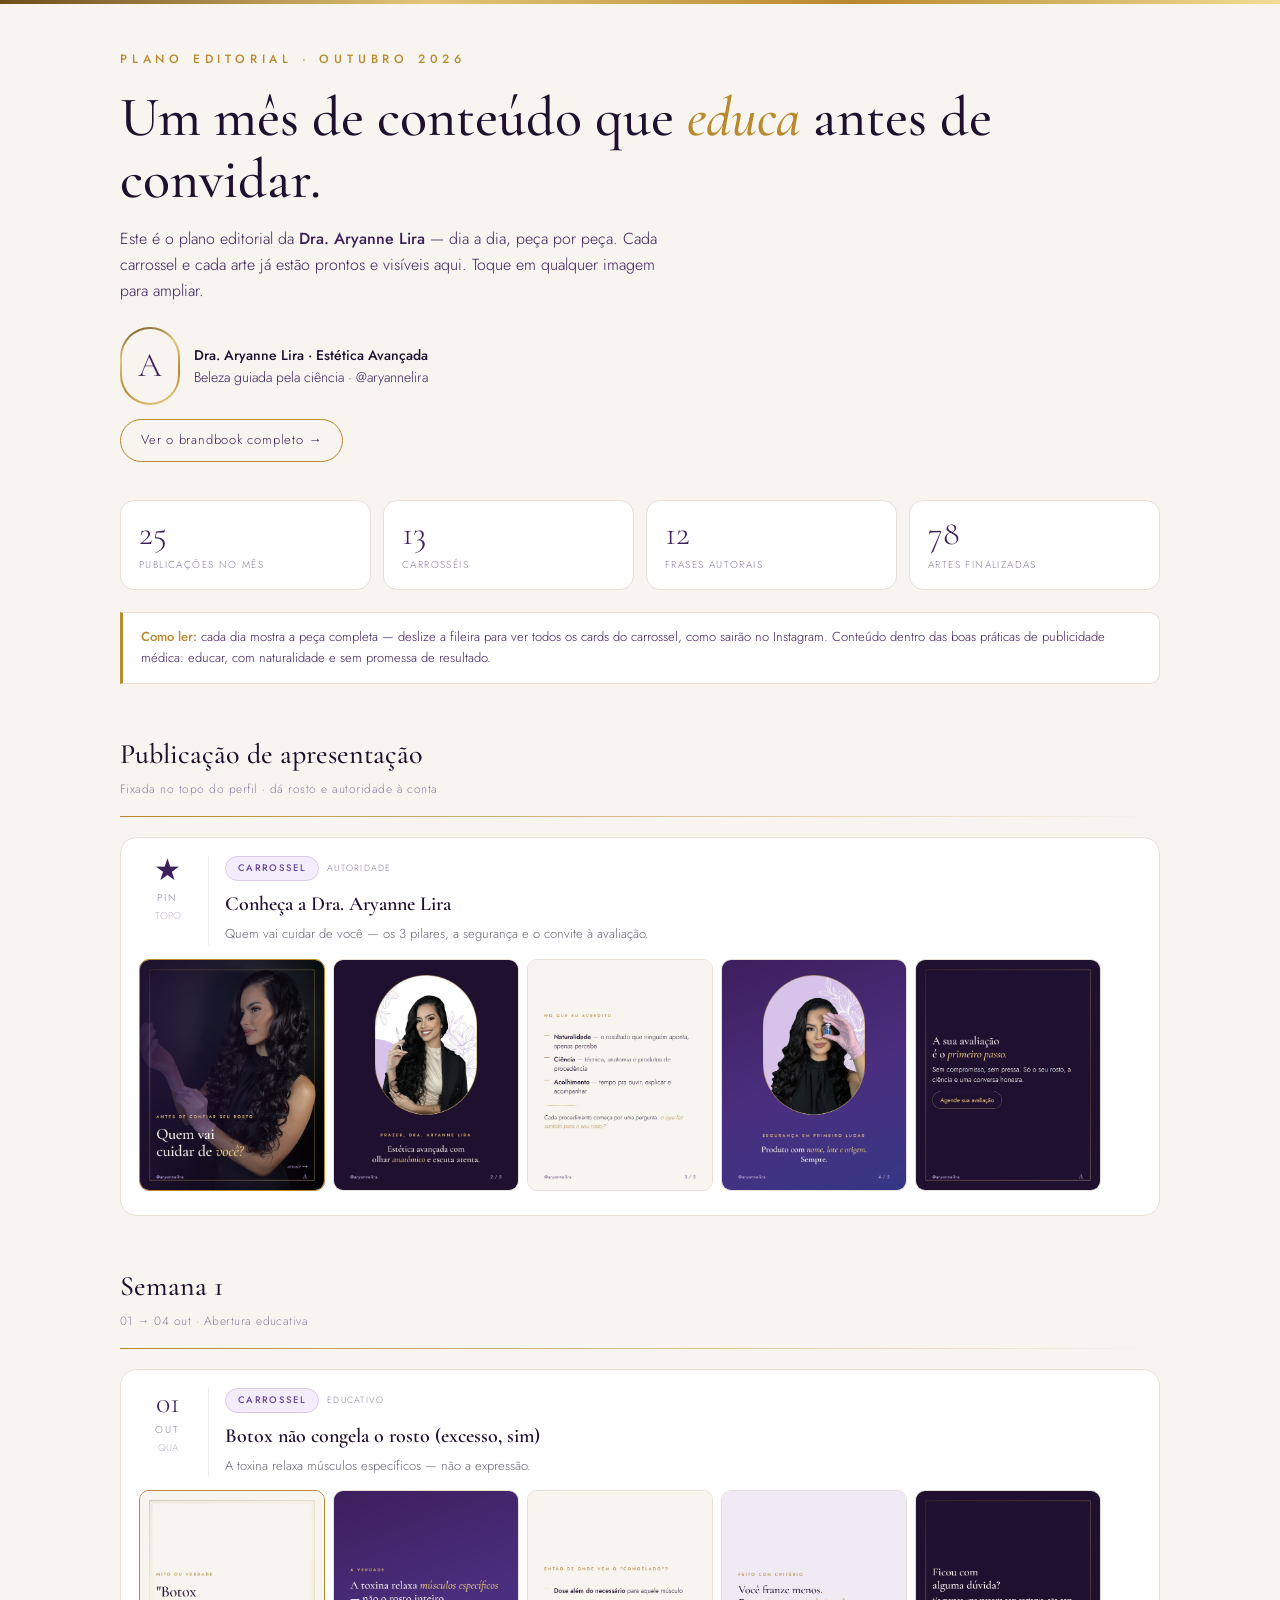
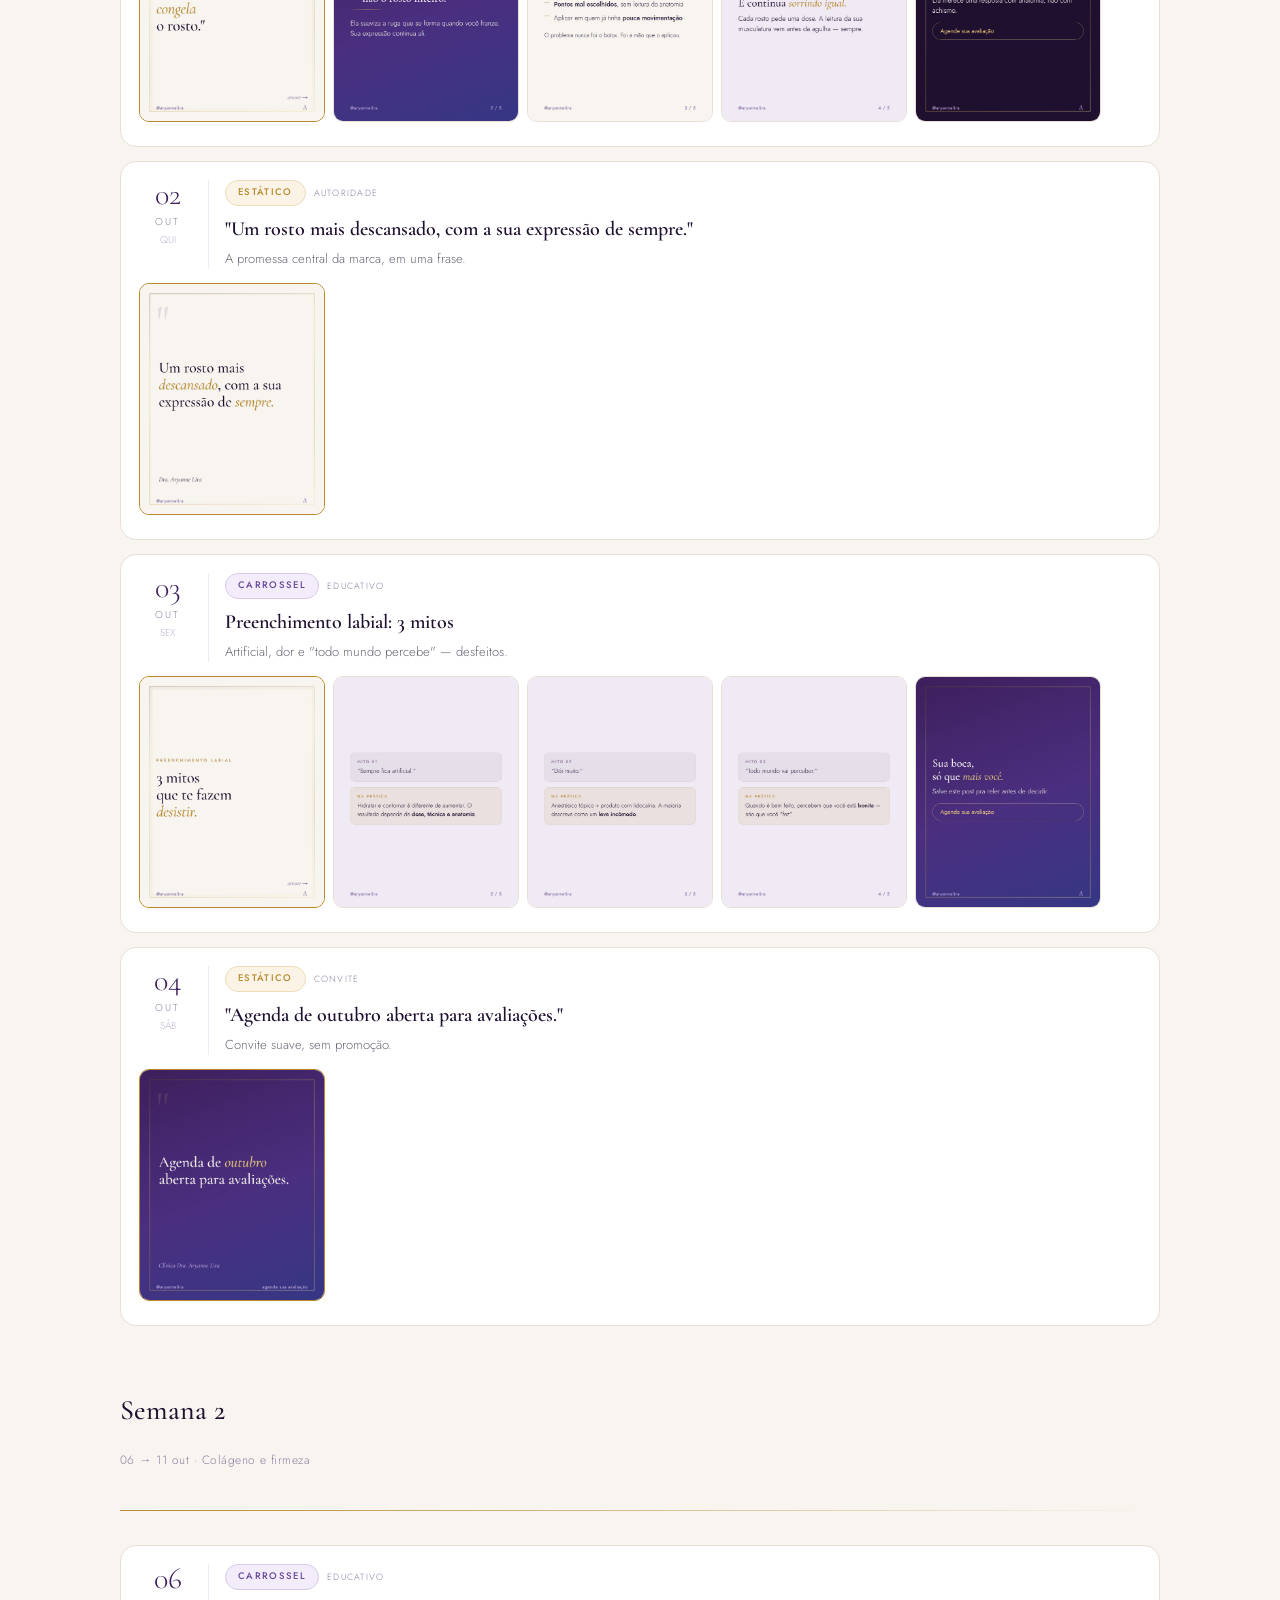
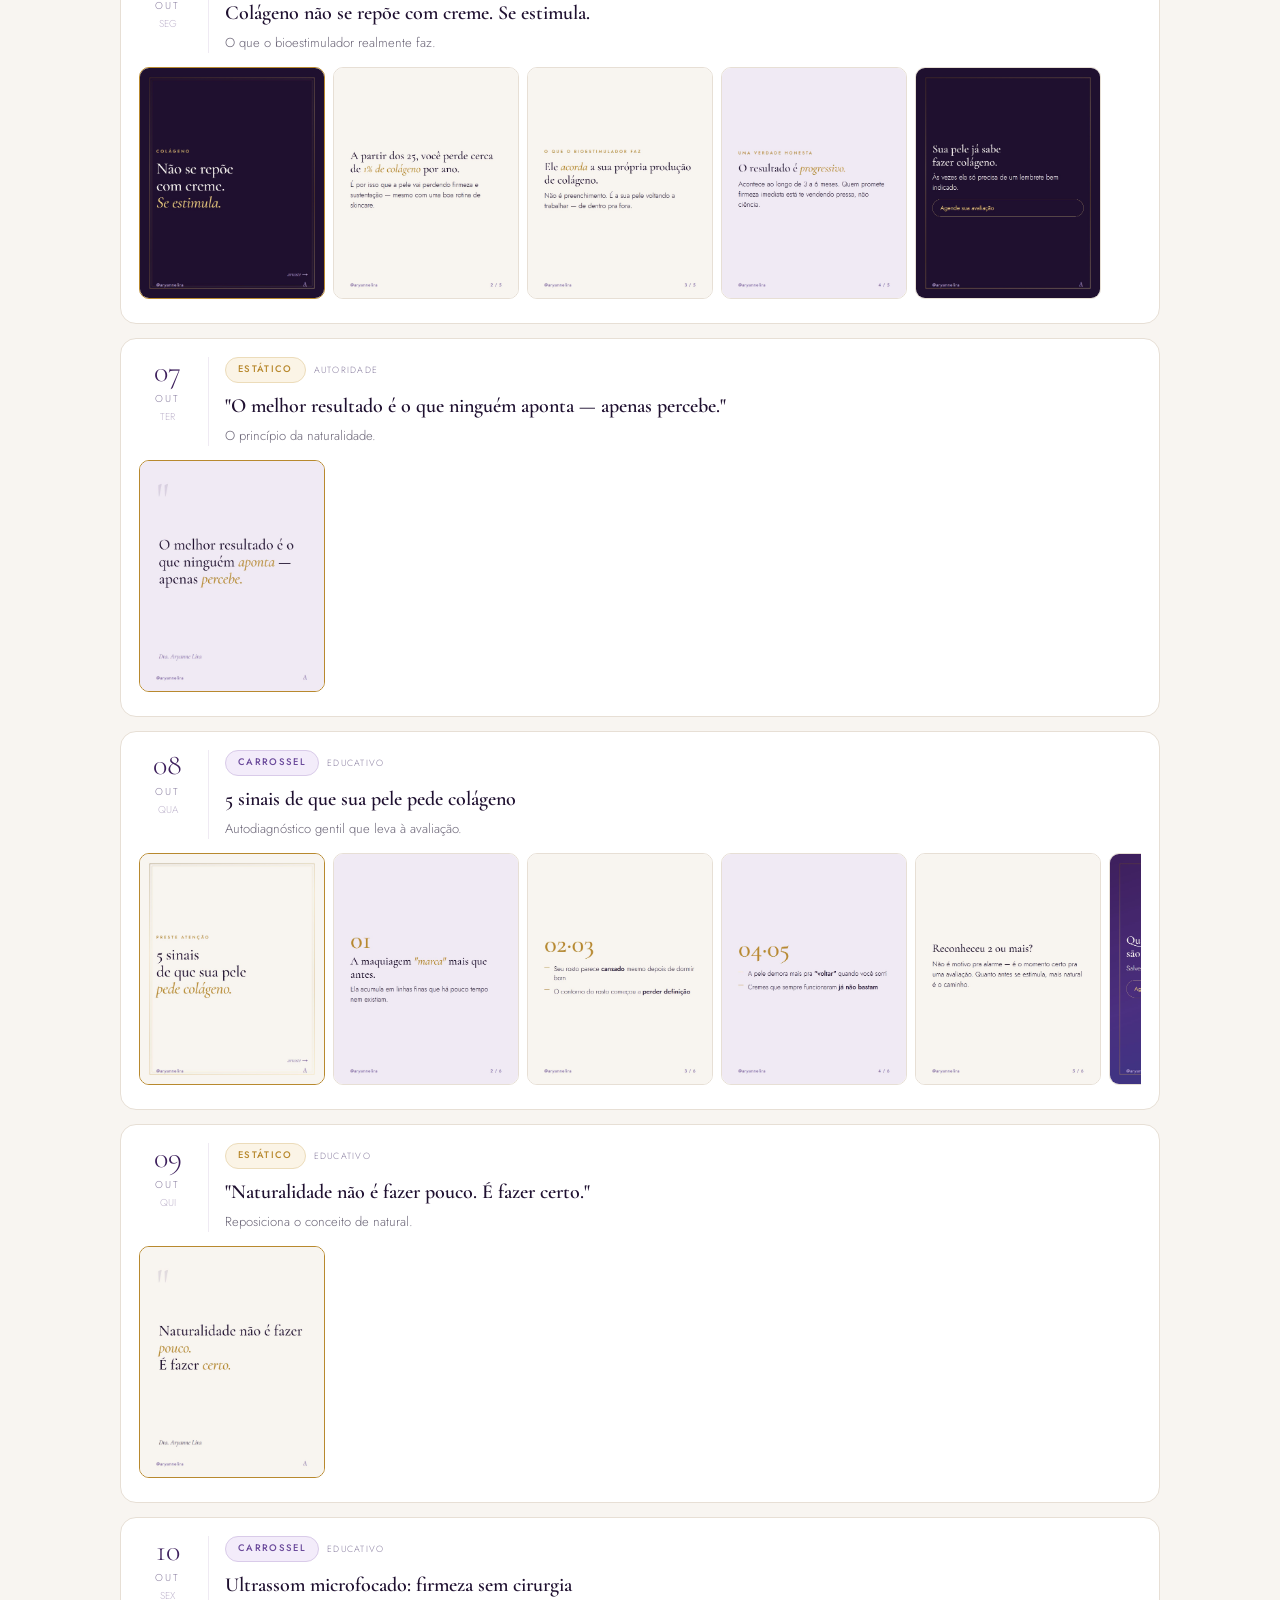
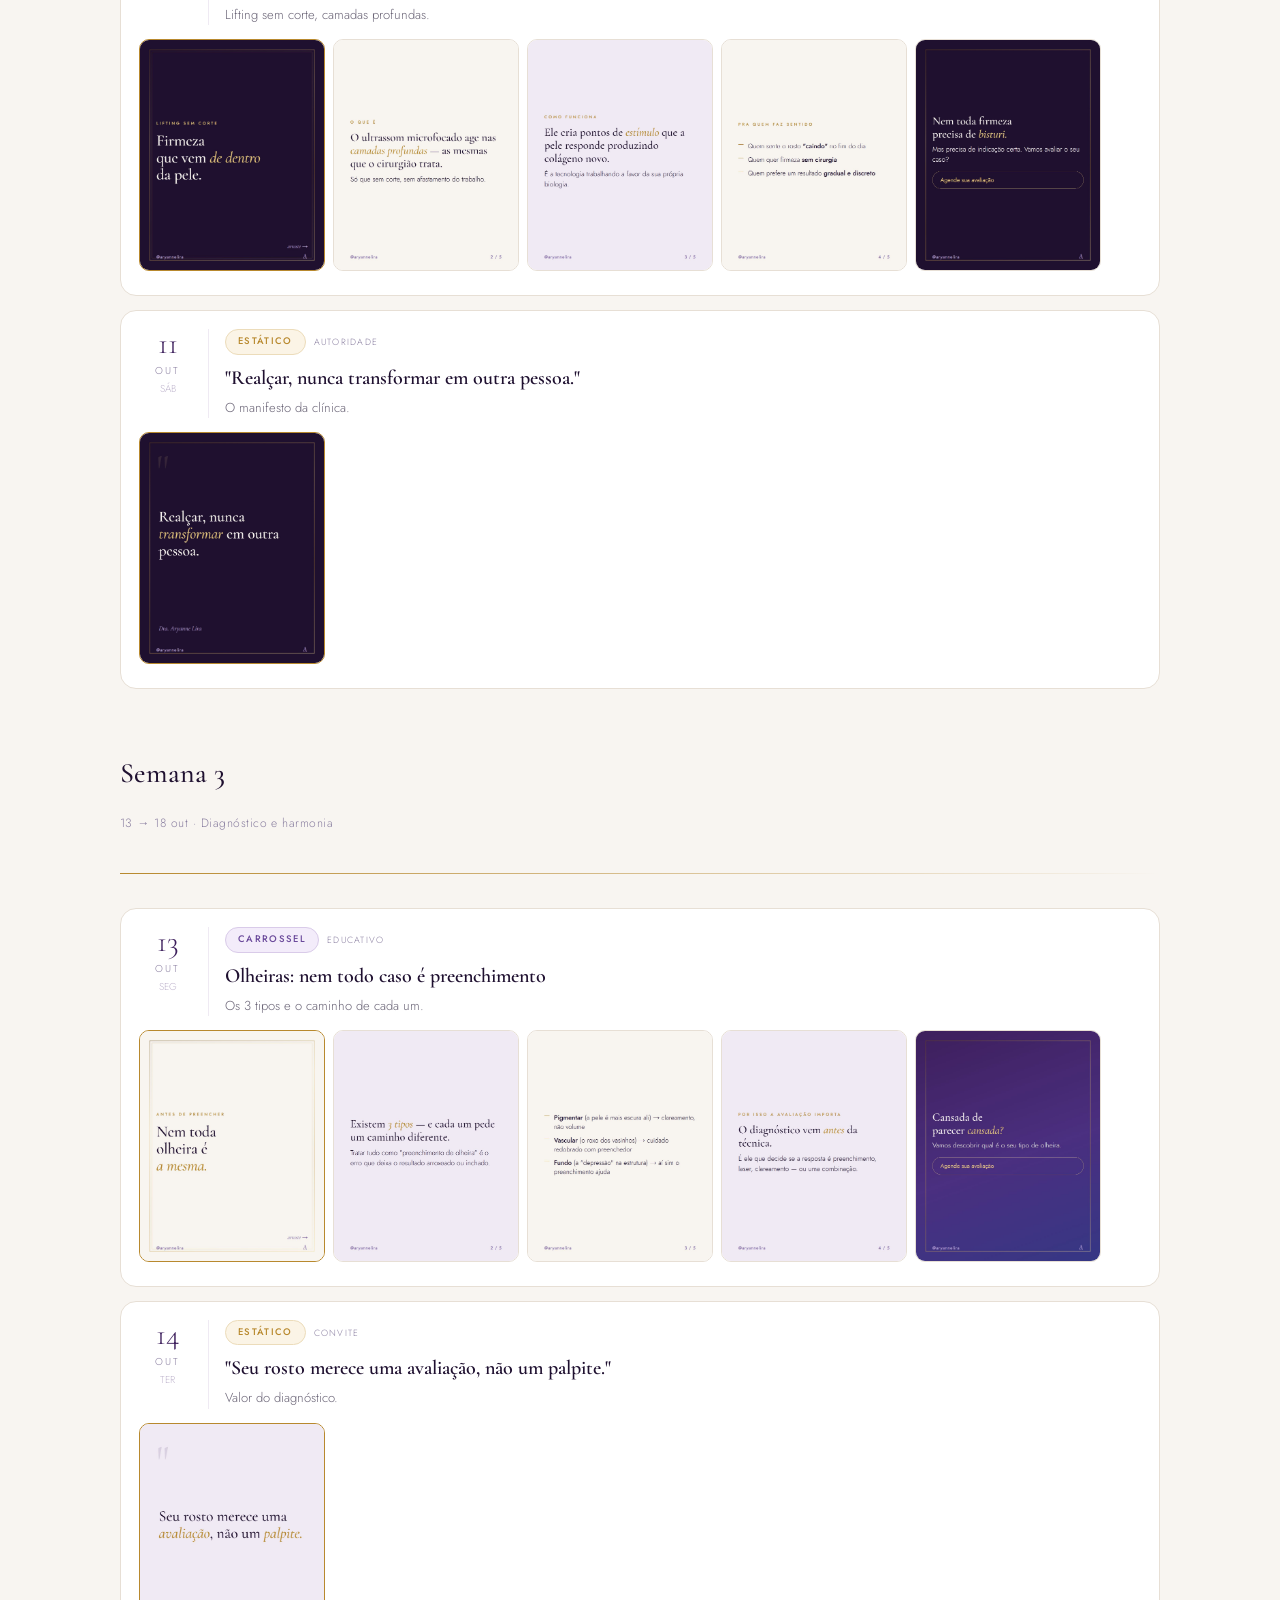
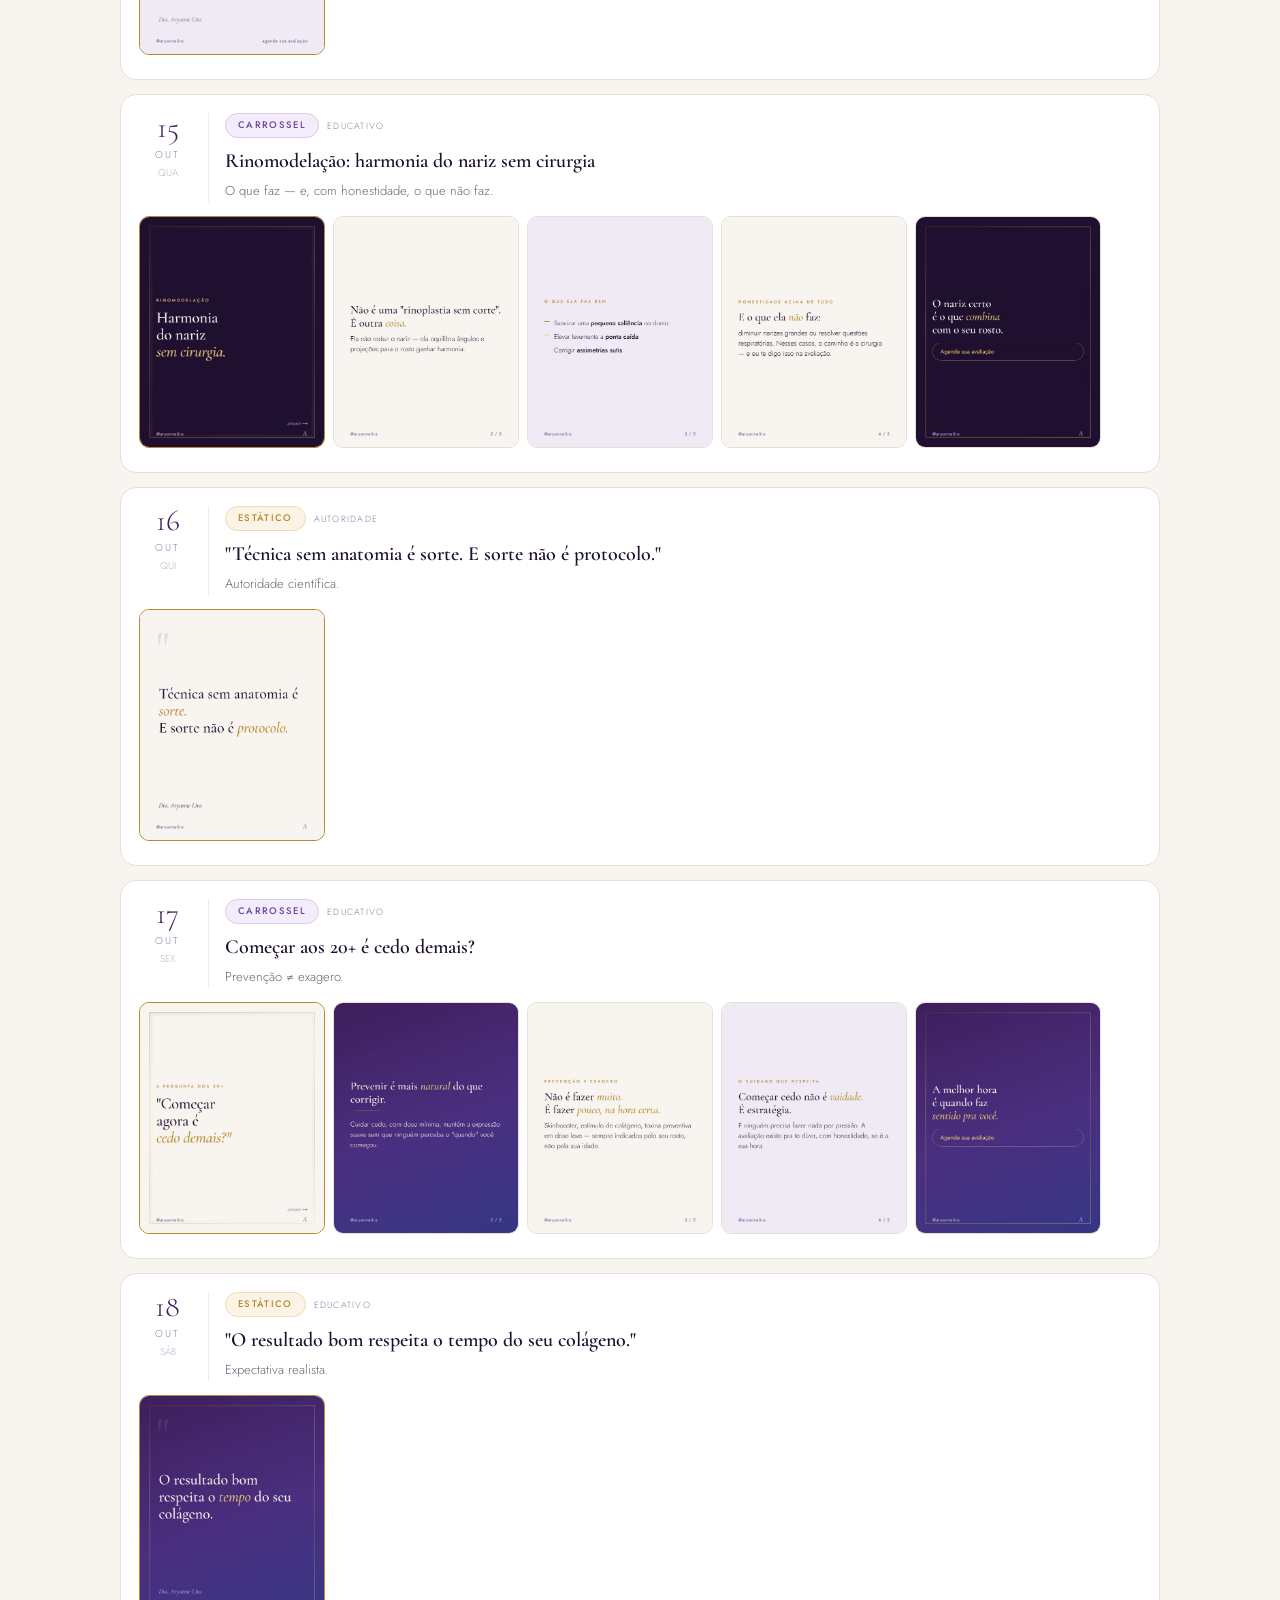
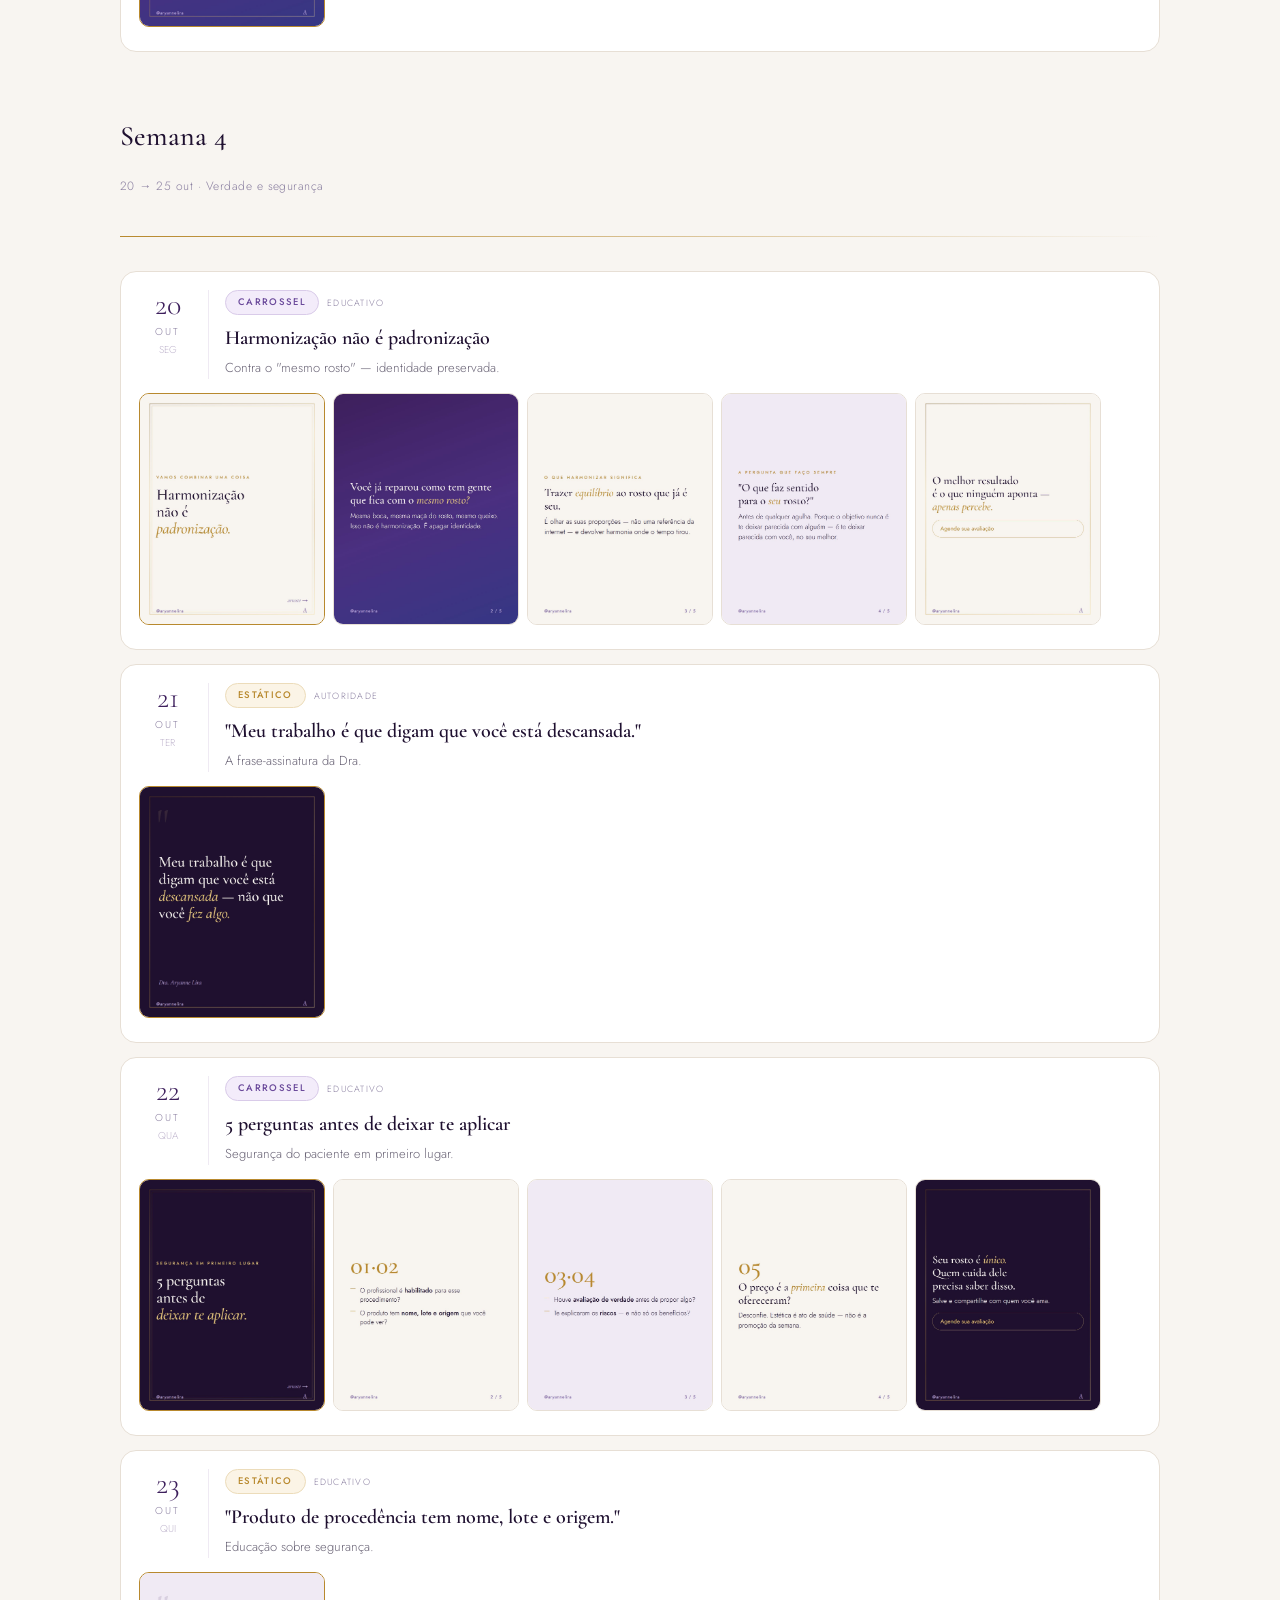
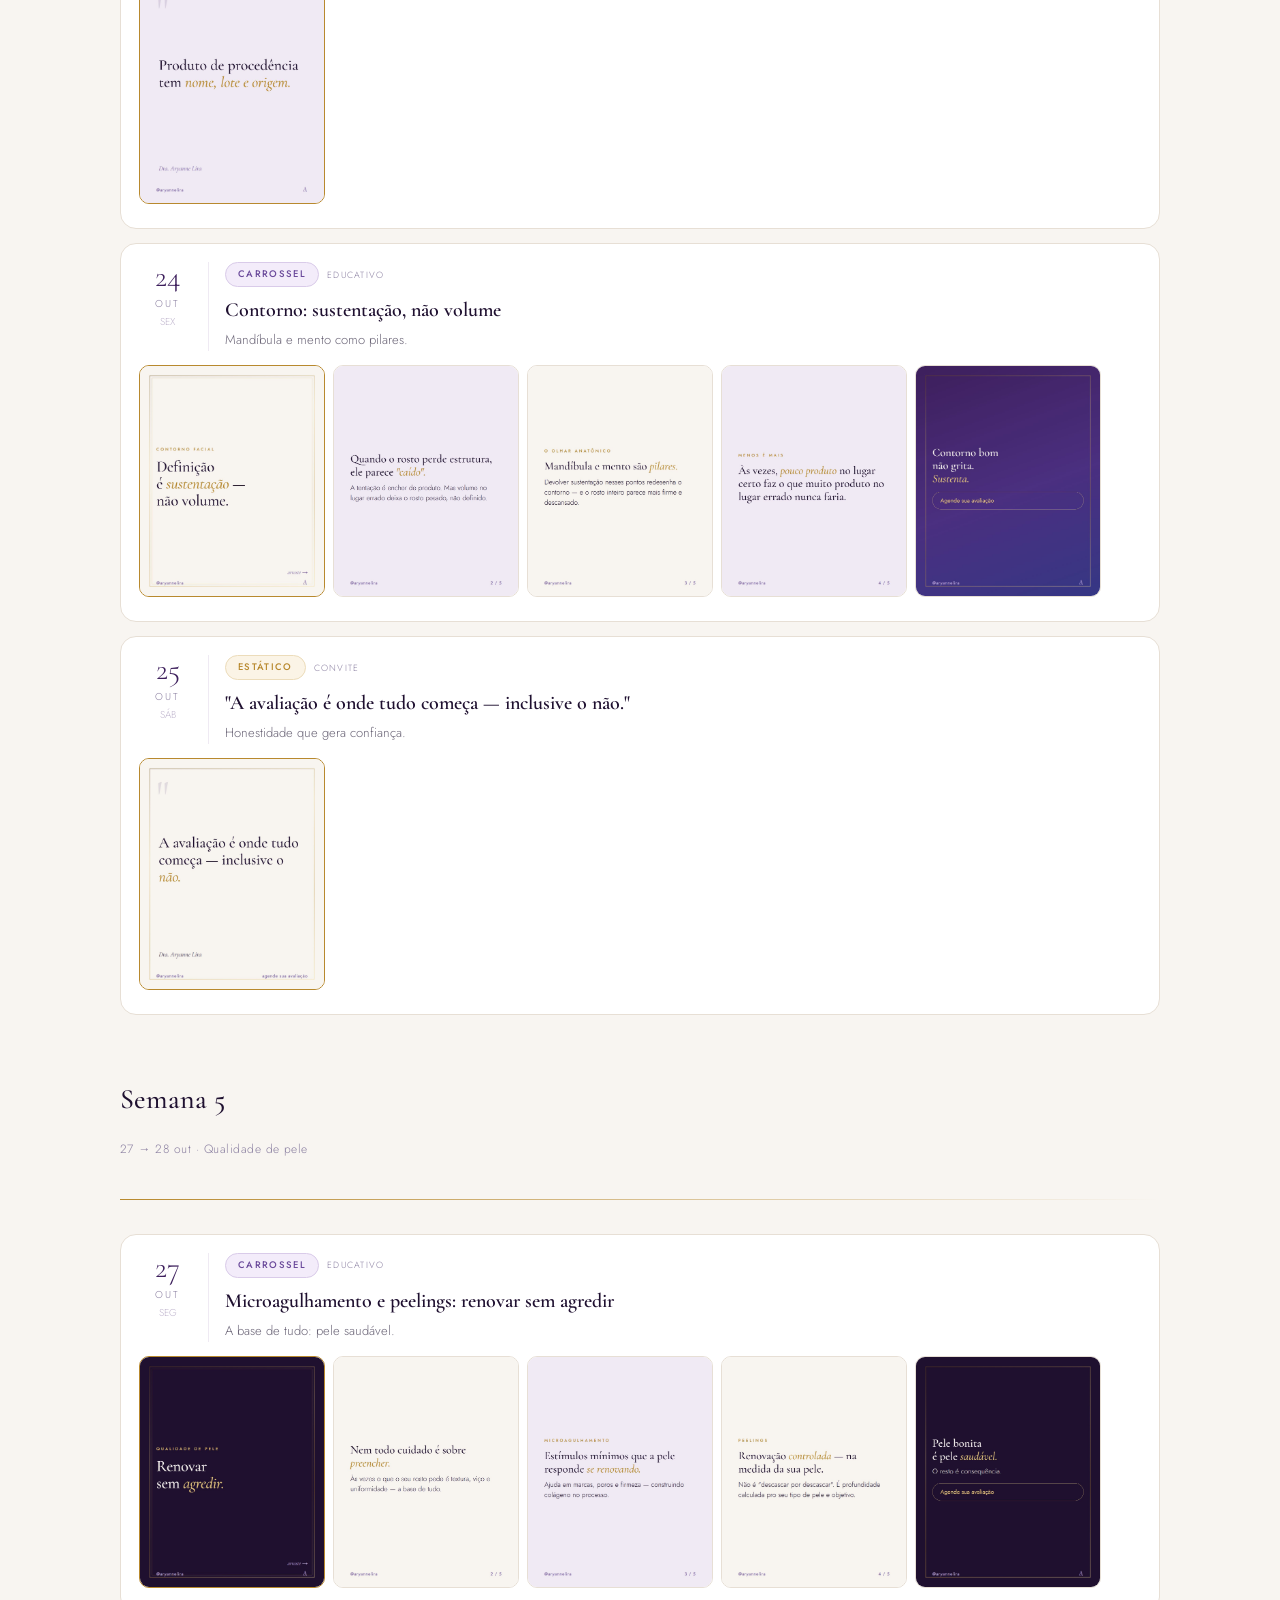
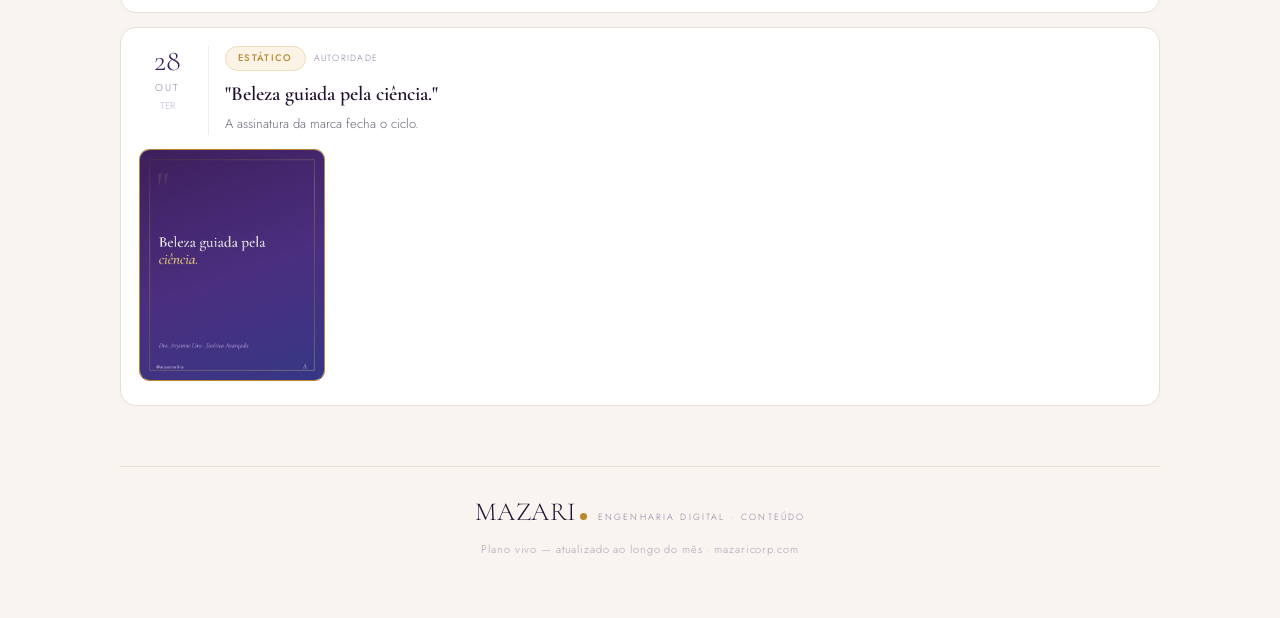
==== index.html @ 7065725d "chore: configuracao para deploy Vercel (favicon, headers, cache) - favicon.svg da marca (moldura em " ====
<!doctype html>
<html lang="pt-BR">
<head>
<meta charset="utf-8">
<meta name="viewport" content="width=device-width, initial-scale=1, viewport-fit=cover">
<meta name="robots" content="noindex, nofollow">
<meta name="theme-color" content="#1F1030">
<link rel="icon" type="image/svg+xml" href="/favicon.svg">
<meta property="og:type" content="website">
<meta property="og:site_name" content="Dra. Aryanne Lira - Estetica Avancada">
<meta property="og:locale" content="pt_BR">
<meta property="og:url" content="https://aryannelira.vercel.app/">
<meta property="og:title" content="Plano Editorial - Dra. Aryanne Lira">
<meta property="og:description" content="Beleza guiada pela ciencia - um mes de conteudo educativo, do mito a avaliacao, com naturalidade e verdade.">
<meta property="og:image" content="https://aryannelira.vercel.app/og.jpg">
<meta property="og:image:width" content="1200">
<meta property="og:image:height" content="630">
<meta name="twitter:card" content="summary_large_image">
<meta name="twitter:title" content="Plano Editorial - Dra. Aryanne Lira">
<meta name="twitter:description" content="Beleza guiada pela ciencia - um mes de conteudo educativo.">
<meta name="twitter:image" content="https://aryannelira.vercel.app/og.jpg">
<title>Plano Editorial Aryanne Lira</title>
<link rel="preconnect" href="https://fonts.googleapis.com"><link rel="preconnect" href="https://fonts.gstatic.com" crossorigin>
<link href="https://fonts.googleapis.com/css2?family=Cormorant+Garamond:ital,wght@0,400;0,500;0,600;1,400;1,500&family=Jost:wght@300;400;500&display=swap" rel="stylesheet">
<style>
  :root{ color-scheme: light; }
  body{background:#F8F5F1;color:#1F1030;font-family:'Jost',sans-serif;margin:0;padding-block:0 60px;padding-inline:16px;line-height:1.6;font-size:15px;font-weight:300}
  .wrap{max-width:1040px;margin:0 auto}
  .bar{height:4px;margin:0 -16px;background:linear-gradient(90deg,#6E4E1A,#E4C57A,#B8892E,#F2DC97)}
  a{color:#6B4A9B}
  /* boot loader — logo animada da Aryanne (moldura que se desenha) */
  #boot{position:fixed;inset:0;z-index:9999;background:#1F1030;display:flex;flex-direction:column;align-items:center;justify-content:center;gap:26px;transition:opacity .7s ease}
  #boot.out{opacity:0;pointer-events:none}
  #boot svg{width:150px;height:auto;overflow:visible}
  #boot .al-o,#boot .al-i{fill:none;stroke:url(#alGold);stroke-dasharray:1;stroke-dashoffset:1}
  #boot.go .al-o{animation:alDraw 1.7s cubic-bezier(.6,0,.2,1) forwards}
  #boot.go .al-i{animation:alDraw 1.7s cubic-bezier(.6,0,.2,1) .3s forwards}
  @keyframes alDraw{to{stroke-dashoffset:0}}
  #boot .al-a{font-family:'Cormorant Garamond',serif;font-weight:500;fill:#F8F5F1;opacity:0}
  #boot.go .al-a{animation:alRise .9s ease 1.25s forwards}
  @keyframes alRise{from{opacity:0;transform:translateY(8px)}to{opacity:1;transform:none}}
  #boot .btname{font-family:'Cormorant Garamond',serif;font-size:34px;letter-spacing:.18em;color:#F8F5F1;opacity:0}
  #boot.go .btname{animation:alRise .9s ease 1.6s forwards}
  #boot .bttag{font-family:'Jost';font-size:12px;letter-spacing:.4em;text-transform:uppercase;color:#B8892E;opacity:0}
  #boot.go .bttag{animation:alRise .9s ease 1.9s forwards}
  /* header */
  header{padding:46px 0 8px}
  .eyebrow{font-family:'Jost';font-size:12px;letter-spacing:.4em;text-transform:uppercase;color:#B8892E;font-weight:500}
  h1{font-family:'Cormorant Garamond',serif;font-weight:500;font-size:clamp(34px,6vw,56px);line-height:1.1;margin:18px 0 12px;color:#1F1030}
  h1 .em{font-style:italic;color:#B8892E}
  .sub{max-width:60ch;color:#3D1F5C;font-size:16px}
  .sub b{font-weight:500}
  .client{display:flex;align-items:center;gap:14px;margin-top:24px;flex-wrap:wrap}
  .badge{width:56px;height:74px;border-radius:9999px;border:2px solid transparent;background:linear-gradient(#F8F5F1,#F8F5F1) padding-box,linear-gradient(160deg,#6E4E1A,#E4C57A,#B8892E,#F2DC97) border-box;display:flex;align-items:center;justify-content:center;font-family:'Cormorant Garamond',serif;font-size:34px;color:#3D1F5C}
  .who{font-size:14px;color:#3D1F5C}.who b{color:#1F1030;font-weight:500}
  /* stats */
  .stats{display:grid;grid-template-columns:repeat(auto-fit,minmax(120px,1fr));gap:12px;margin:30px 0 6px}
  .st{border:1px solid #E7DFD5;border-radius:14px;background:#fff;padding:16px 18px}
  .st .v{font-family:'Cormorant Garamond',serif;font-size:34px;color:#3D1F5C;line-height:1}
  .st .k{font-size:10px;letter-spacing:.14em;text-transform:uppercase;color:#8a7fa0;margin-top:6px}
  .note{border:1px solid #E7DFD5;border-left:3px solid #B8892E;border-radius:0 10px 10px 0;background:#fff;padding:14px 18px;font-size:13px;color:#3D1F5C;margin:22px 0 4px}
  .note b{color:#B8892E;font-weight:500}
  .bblink{display:inline-flex;align-items:center;gap:8px;margin-top:14px;font-size:13px;letter-spacing:.06em;color:#3D1F5C;border:1px solid #B8892E;border-radius:9999px;padding:10px 20px;text-decoration:none}
  /* seções */
  h2{font-family:'Cormorant Garamond',serif;font-weight:500;font-size:28px;color:#1F1030;margin:48px 0 4px}
  .wsub{color:#8a7fa0;font-size:12px;margin:0 0 16px;letter-spacing:.04em}
  .fio{height:1px;background:linear-gradient(90deg,#B8892E,transparent);margin:10px 0 20px;border:0}
  .days{display:flex;flex-direction:column;gap:14px}
  .day{border:1px solid #E7DFD5;border-radius:16px;background:#fff;padding:18px}
  .dhead{display:grid;grid-template-columns:70px 1fr;gap:16px}
  .date{text-align:center;border-right:1px solid #EFEAF3;padding-right:12px}
  .date .d{font-family:'Cormorant Garamond',serif;font-size:30px;color:#3D1F5C;line-height:1}
  .date .m{font-size:10px;letter-spacing:.2em;color:#8a7fa0;text-transform:uppercase;margin-top:4px}
  .date .w{font-size:10px;color:#c0b6ce;text-transform:uppercase;margin-top:2px}
  .meta{display:flex;gap:8px;flex-wrap:wrap;align-items:center;margin-bottom:7px}
  .tag{font-size:9.5px;letter-spacing:.14em;text-transform:uppercase;font-weight:500;border-radius:9999px;padding:4px 12px}
  .t-car{background:#F3ECFa;color:#6B4A9B;border:1px solid #d9cbe9}
  .t-est{background:#FBF4E6;color:#B8892E;border:1px solid #ecdcba}
  .fmt{font-size:9px;letter-spacing:.14em;text-transform:uppercase;color:#8a7fa0}
  .day h3{font-family:'Cormorant Garamond',serif;font-weight:600;font-size:20px;color:#1F1030;margin:2px 0 4px}
  .hook{font-size:13px;color:#6b6577;margin:0}
  .strip{display:flex;gap:8px;overflow-x:auto;margin-top:14px;padding-bottom:6px;scroll-snap-type:x proximity}
  .strip img{height:clamp(150px,24vw,230px);aspect-ratio:4/5;object-fit:cover;border-radius:10px;border:1px solid #E7DFD5;cursor:pointer;flex:0 0 auto;scroll-snap-align:start}
  .strip img:first-child{border-color:#B8892E}
  #lb{position:fixed;inset:0;background:rgba(20,10,30,.92);display:none;align-items:center;justify-content:center;z-index:50;cursor:zoom-out;padding:20px}
  #lb img{max-height:92vh;max-width:94vw;border-radius:12px}
  /* rodapé — MAZARI principal */
  footer{margin-top:60px;border-top:1px solid #E7DFD5;padding-top:24px;display:flex;flex-direction:column;align-items:center;gap:8px;text-align:center}
  .mz{font-family:'Cormorant Garamond',serif;font-size:26px;letter-spacing:.02em;color:#1F1030;display:flex;align-items:baseline;gap:3px}
  .mz i{width:7px;height:7px;border-radius:50%;background:#B8892E;display:inline-block}
  .mz small{font-family:'Jost';font-size:9px;letter-spacing:.24em;text-transform:uppercase;color:#8a7fa0;margin-left:8px}
  .fnote{font-size:11px;color:#a99fb8;letter-spacing:.08em}
  @media (max-width:520px){.dhead{grid-template-columns:52px 1fr;gap:12px}.date .d{font-size:22px}}
</style>
</head>
<body>
<div id="boot">
  <svg viewBox="0 0 100 150" aria-hidden="true">
    <defs><linearGradient id="alGold" x1="0" y1="0" x2="1" y2="1">
      <stop offset="0" stop-color="#6E4E1A"/><stop offset=".4" stop-color="#E4C57A"/><stop offset=".7" stop-color="#B8892E"/><stop offset="1" stop-color="#F2DC97"/>
    </linearGradient></defs>
    <rect class="al-o" x="1" y="1" width="98" height="148" rx="49" pathLength="1" stroke-width="1.4"/>
    <rect class="al-i" x="6" y="6" width="88" height="138" rx="44" pathLength="1" stroke-width="0.8"/>
    <text class="al-a" x="50" y="97" text-anchor="middle" font-size="70">A</text>
  </svg>
  <div class="btname">ARYANNE LIRA</div>
  <div class="bttag">Estética Avançada</div>
</div>

<div class="bar"></div>
<div class="wrap">
<header>
  <div class="eyebrow">Plano Editorial · Outubro 2026</div>
  <h1>Um mês de conteúdo que <span class="em">educa</span> antes de convidar.</h1>
  <p class="sub">Este é o plano editorial da <b>Dra. Aryanne Lira</b> — dia a dia, peça por peça. Cada carrossel e cada arte já estão prontos e visíveis aqui. Toque em qualquer imagem para ampliar.</p>
  <div class="client">
    <div class="badge">A</div>
    <div class="who"><b>Dra. Aryanne Lira · Estética Avançada</b><br>Beleza guiada pela ciência · @aryannelira</div>
  </div>
  <a class="bblink" href="/brandbook">Ver o brandbook completo →</a>
</header>

<div class="stats">
  <div class="st"><div class="v">25</div><div class="k">Publicações no mês</div></div>
  <div class="st"><div class="v">13</div><div class="k">Carrosséis</div></div>
  <div class="st"><div class="v">12</div><div class="k">Frases autorais</div></div>
  <div class="st"><div class="v">78</div><div class="k">Artes finalizadas</div></div>
</div>

<div class="note"><b>Como ler:</b> cada dia mostra a peça completa — deslize a fileira para ver todos os cards do carrossel, como sairão no Instagram. Conteúdo dentro das boas práticas de publicidade médica: educar, com naturalidade e sem promessa de resultado.</div>

<h2>Publicação de apresentação</h2><p class="wsub">Fixada no topo do perfil · dá rosto e autoridade à conta</p><hr class="fio">
<div class="days"><div class="day"><div class="dhead">
  <div class="date"><div class="d">★</div><div class="m">Pin</div><div class="w">Topo</div></div>
  <div><div class="meta"><span class="tag t-car">CARROSSEL</span><span class="fmt">Autoridade</span></div>
  <h3>Conheça a Dra. Aryanne Lira</h3><p class="hook">Quem vai cuidar de você — os 3 pilares, a segurança e o convite à avaliação.</p></div></div>
  <div class="strip"><img loading="lazy" src="car13/01.jpg"><img loading="lazy" src="car13/02.jpg"><img loading="lazy" src="car13/03.jpg"><img loading="lazy" src="car13/04.jpg"><img loading="lazy" src="car13/05.jpg"></div>
</div></div>

<div id="grade"></div>

<footer>
  <div class="mz">MAZARI<i></i><small>Engenharia Digital · Conteúdo</small></div>
  <div class="fnote">Plano vivo — atualizado ao longo do mês · mazaricorp.com</div>
</footer>
</div>
<div id="lb"><img alt=""></div>

<script>
const CAR = {car:['CARROSSEL','t-car']}, EST = {est:['ESTÁTICO','t-est']};
const weeks = [
 { t:'Semana 1', s:'01 → 04 out · Abertura educativa', days:[
  ['01','OUT','QUA','car','Educativo','Botox não congela o rosto (excesso, sim)','A toxina relaxa músculos específicos — não a expressão.',['car01',5]],
  ['02','OUT','QUI','est','Autoridade','"Um rosto mais descansado, com a sua expressão de sempre."','A promessa central da marca, em uma frase.',['est','e01']],
  ['03','OUT','SEX','car','Educativo','Preenchimento labial: 3 mitos','Artificial, dor e "todo mundo percebe" — desfeitos.',['car02',5]],
  ['04','OUT','SÁB','est','Convite','"Agenda de outubro aberta para avaliações."','Convite suave, sem promoção.',['est','e02']]
 ]},
 { t:'Semana 2', s:'06 → 11 out · Colágeno e firmeza', days:[
  ['06','OUT','SEG','car','Educativo','Colágeno não se repõe com creme. Se estimula.','O que o bioestimulador realmente faz.',['car03',5]],
  ['07','OUT','TER','est','Autoridade','"O melhor resultado é o que ninguém aponta — apenas percebe."','O princípio da naturalidade.',['est','e03']],
  ['08','OUT','QUA','car','Educativo','5 sinais de que sua pele pede colágeno','Autodiagnóstico gentil que leva à avaliação.',['car04',6]],
  ['09','OUT','QUI','est','Educativo','"Naturalidade não é fazer pouco. É fazer certo."','Reposiciona o conceito de natural.',['est','e04']],
  ['10','OUT','SEX','car','Educativo','Ultrassom microfocado: firmeza sem cirurgia','Lifting sem corte, camadas profundas.',['car05',5]],
  ['11','OUT','SÁB','est','Autoridade','"Realçar, nunca transformar em outra pessoa."','O manifesto da clínica.',['est','e05']]
 ]},
 { t:'Semana 3', s:'13 → 18 out · Diagnóstico e harmonia', days:[
  ['13','OUT','SEG','car','Educativo','Olheiras: nem todo caso é preenchimento','Os 3 tipos e o caminho de cada um.',['car06',5]],
  ['14','OUT','TER','est','Convite','"Seu rosto merece uma avaliação, não um palpite."','Valor do diagnóstico.',['est','e06']],
  ['15','OUT','QUA','car','Educativo','Rinomodelação: harmonia do nariz sem cirurgia','O que faz — e, com honestidade, o que não faz.',['car07',5]],
  ['16','OUT','QUI','est','Autoridade','"Técnica sem anatomia é sorte. E sorte não é protocolo."','Autoridade científica.',['est','e07']],
  ['17','OUT','SEX','car','Educativo','Começar aos 20+ é cedo demais?','Prevenção ≠ exagero.',['car08',5]],
  ['18','OUT','SÁB','est','Educativo','"O resultado bom respeita o tempo do seu colágeno."','Expectativa realista.',['est','e08']]
 ]},
 { t:'Semana 4', s:'20 → 25 out · Verdade e segurança', days:[
  ['20','OUT','SEG','car','Educativo','Harmonização não é padronização','Contra o "mesmo rosto" — identidade preservada.',['car09',5]],
  ['21','OUT','TER','est','Autoridade','"Meu trabalho é que digam que você está descansada."','A frase-assinatura da Dra.',['est','e09']],
  ['22','OUT','QUA','car','Educativo','5 perguntas antes de deixar te aplicar','Segurança do paciente em primeiro lugar.',['car10',5]],
  ['23','OUT','QUI','est','Educativo','"Produto de procedência tem nome, lote e origem."','Educação sobre segurança.',['est','e10']],
  ['24','OUT','SEX','car','Educativo','Contorno: sustentação, não volume','Mandíbula e mento como pilares.',['car11',5]],
  ['25','OUT','SÁB','est','Convite','"A avaliação é onde tudo começa — inclusive o não."','Honestidade que gera confiança.',['est','e11']]
 ]},
 { t:'Semana 5', s:'27 → 28 out · Qualidade de pele', days:[
  ['27','OUT','SEG','car','Educativo','Microagulhamento e peelings: renovar sem agredir','A base de tudo: pele saudável.',['car12',5]],
  ['28','OUT','TER','est','Autoridade','"Beleza guiada pela ciência."','A assinatura da marca fecha o ciclo.',['est','e12']]
 ]}
];
function gallery(g){
  if (g[0]==='est') return `<div class="strip"><img loading="lazy" src="est/${g[1]}.jpg" alt=""></div>`;
  const [pc,n]=g; let s='<div class="strip">';
  for(let i=1;i<=n;i++) s+=`<img loading="lazy" src="${pc}/${String(i).padStart(2,'0')}.jpg" alt="">`;
  return s+'</div>';
}
document.getElementById('grade').innerHTML = weeks.map(w=>`
  <h2>${w.t}</h2><p class="wsub">${w.s}</p><hr class="fio">
  <div class="days">${w.days.map(d=>{
    const [dd,mm,wd,fmt,pilar,title,hook,g]=d;
    const T = fmt==='car'?CAR.car:EST.est;
    return `<div class="day"><div class="dhead">
      <div class="date"><div class="d">${dd}</div><div class="m">${mm}</div><div class="w">${wd}</div></div>
      <div><div class="meta"><span class="tag ${T[1]}">${T[0]}</span><span class="fmt">${pilar}</span></div>
      <h3>${title}</h3><p class="hook">${hook}</p></div></div>
      ${gallery(g)}</div>`;
  }).join('')}`).join('');
const lb=document.getElementById('lb'),lbi=lb.querySelector('img');
document.addEventListener('click',e=>{if(e.target.matches('.strip img')){lbi.src=e.target.src;lb.style.display='flex';}else if(e.target===lb||e.target===lbi){lb.style.display='none';}});
// dispara boot
requestAnimationFrame(()=>{document.getElementById('boot').classList.add('go');
  setTimeout(()=>{const b=document.getElementById('boot');b.classList.add('out');setTimeout(()=>b.remove(),750);},3200);});
</script>
</body>
</html>
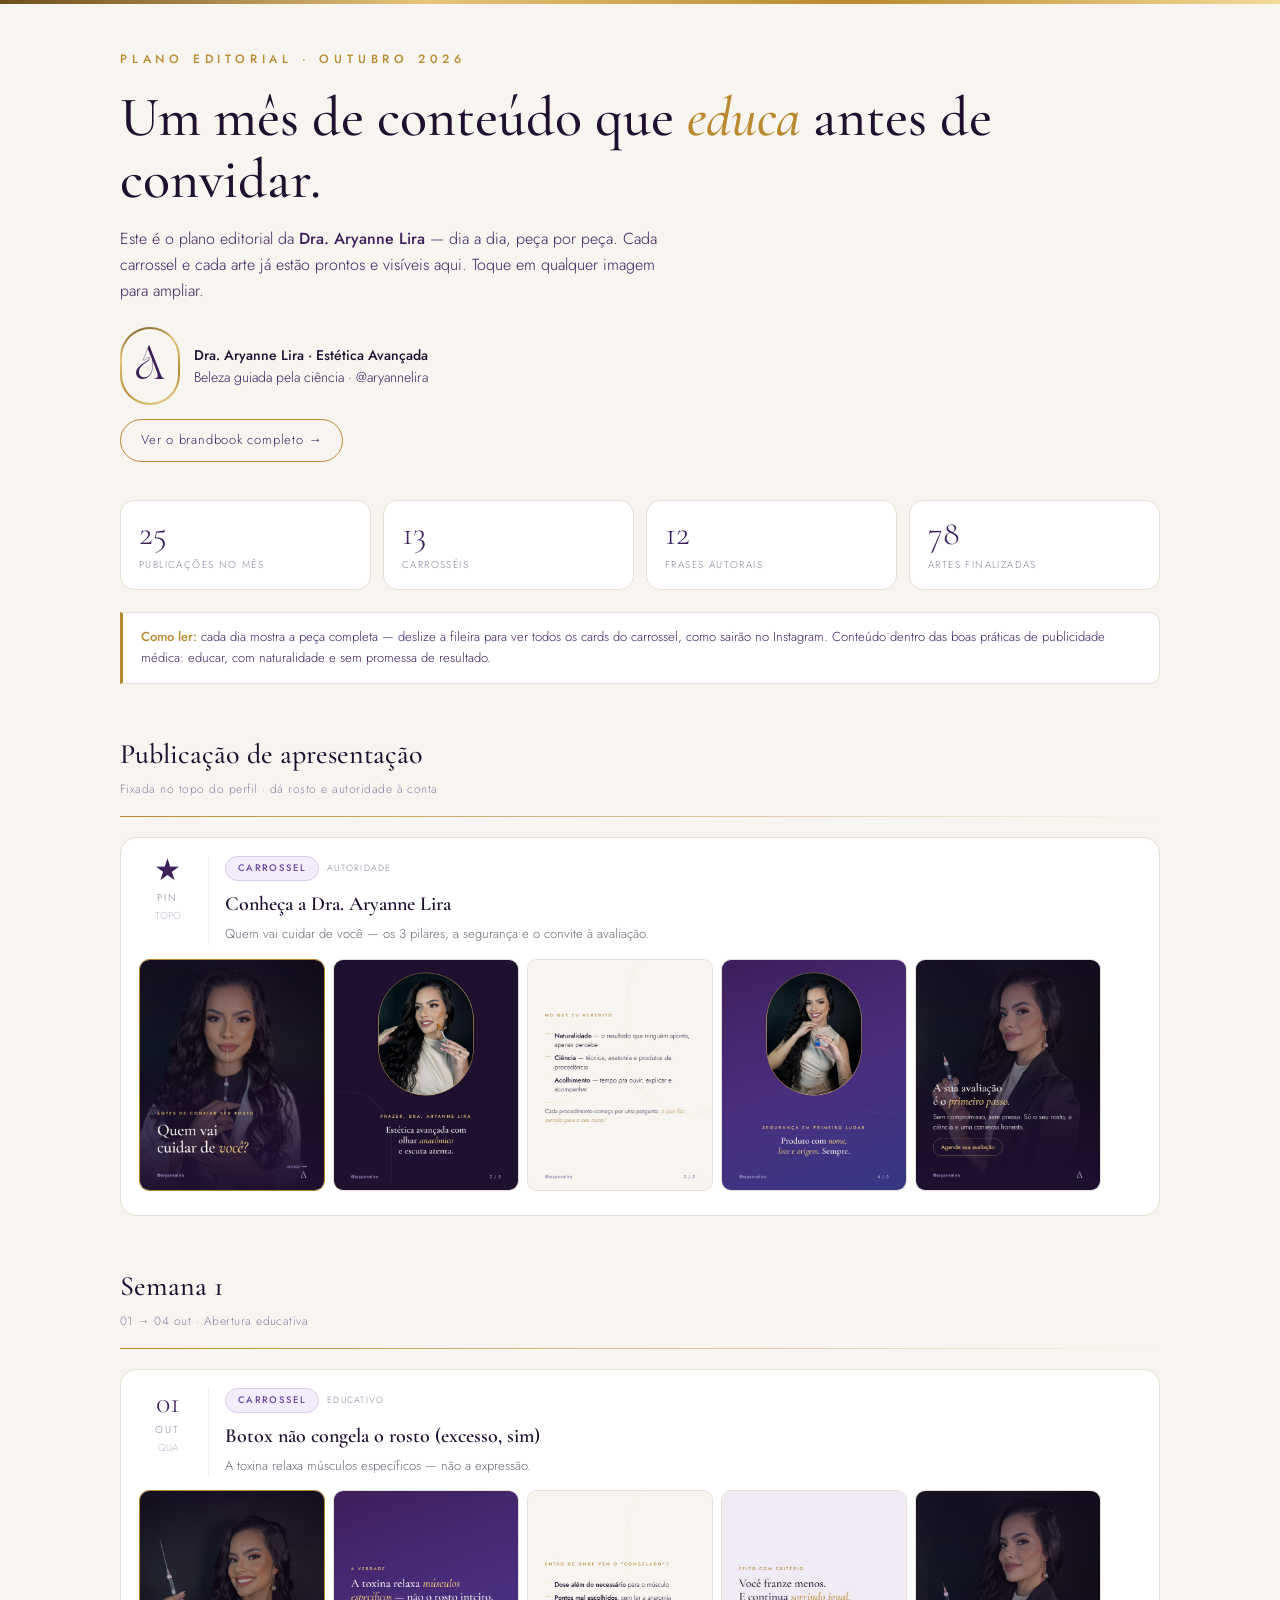
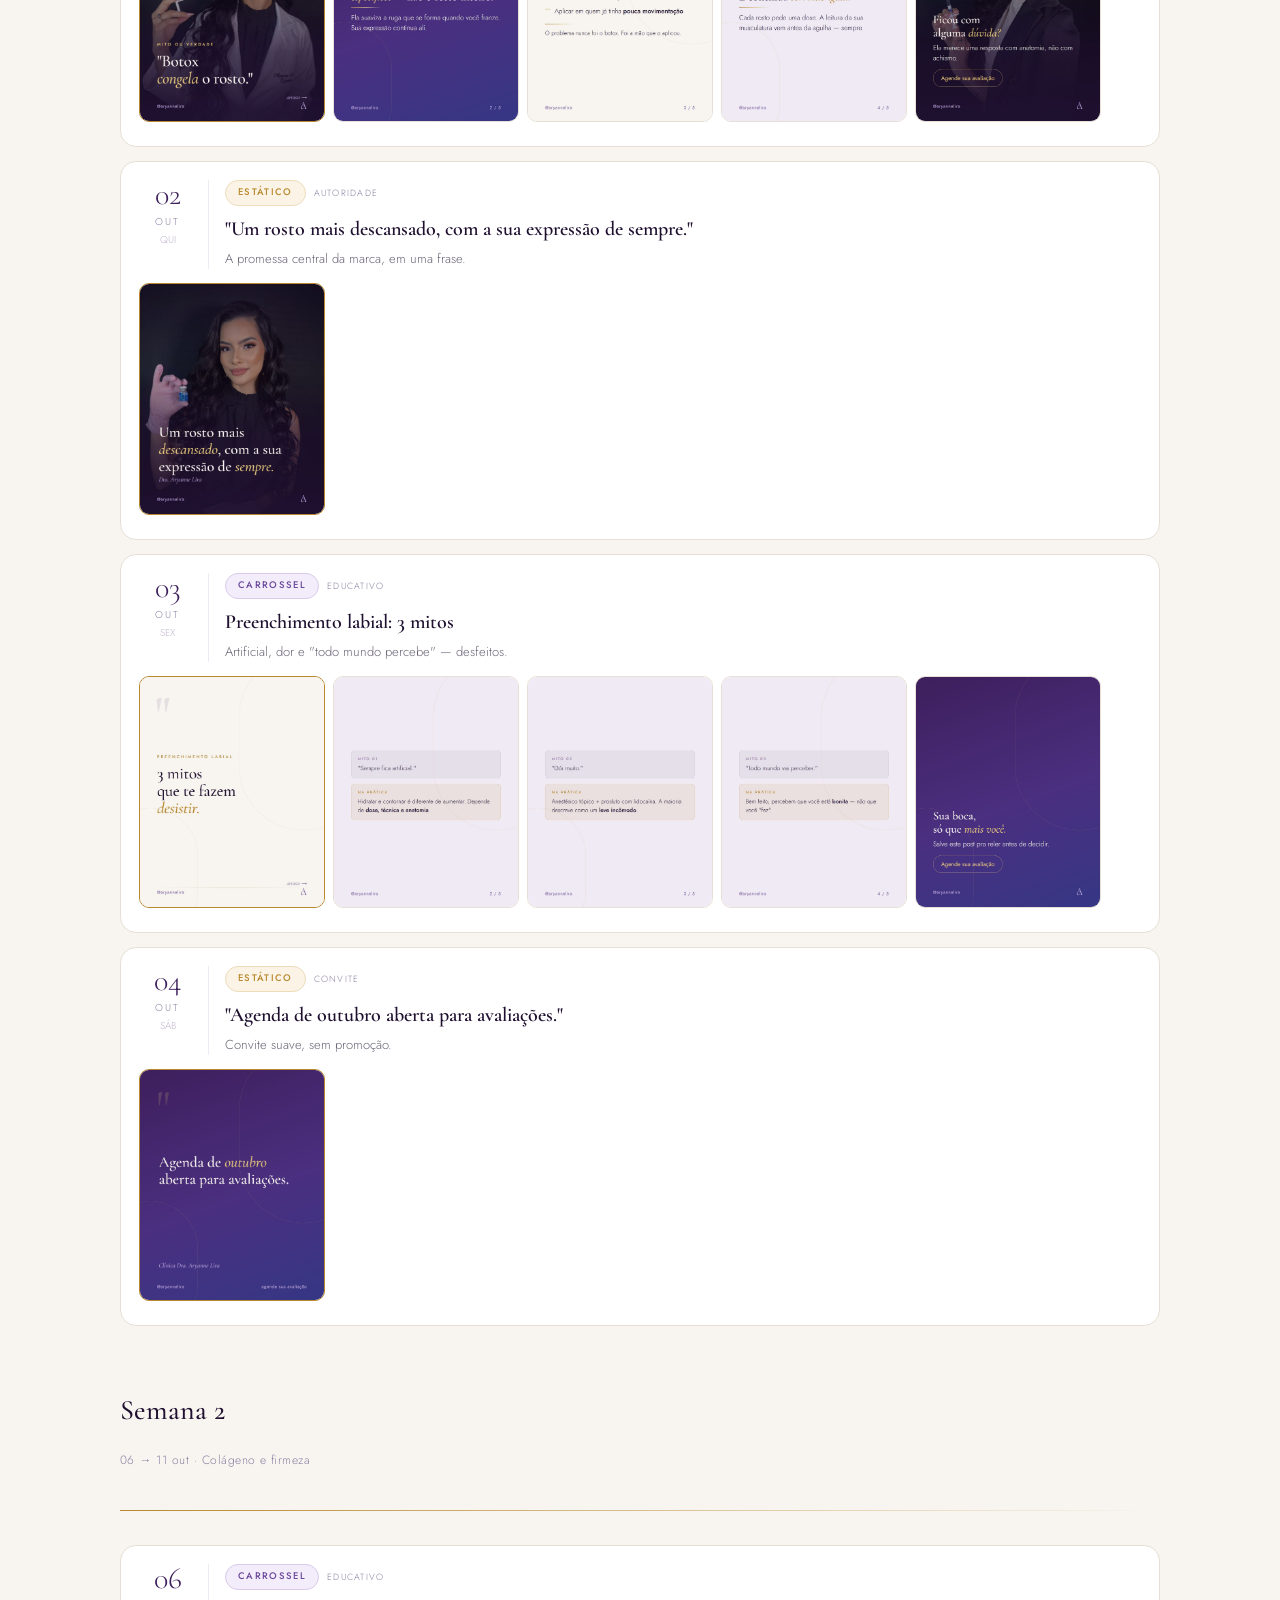
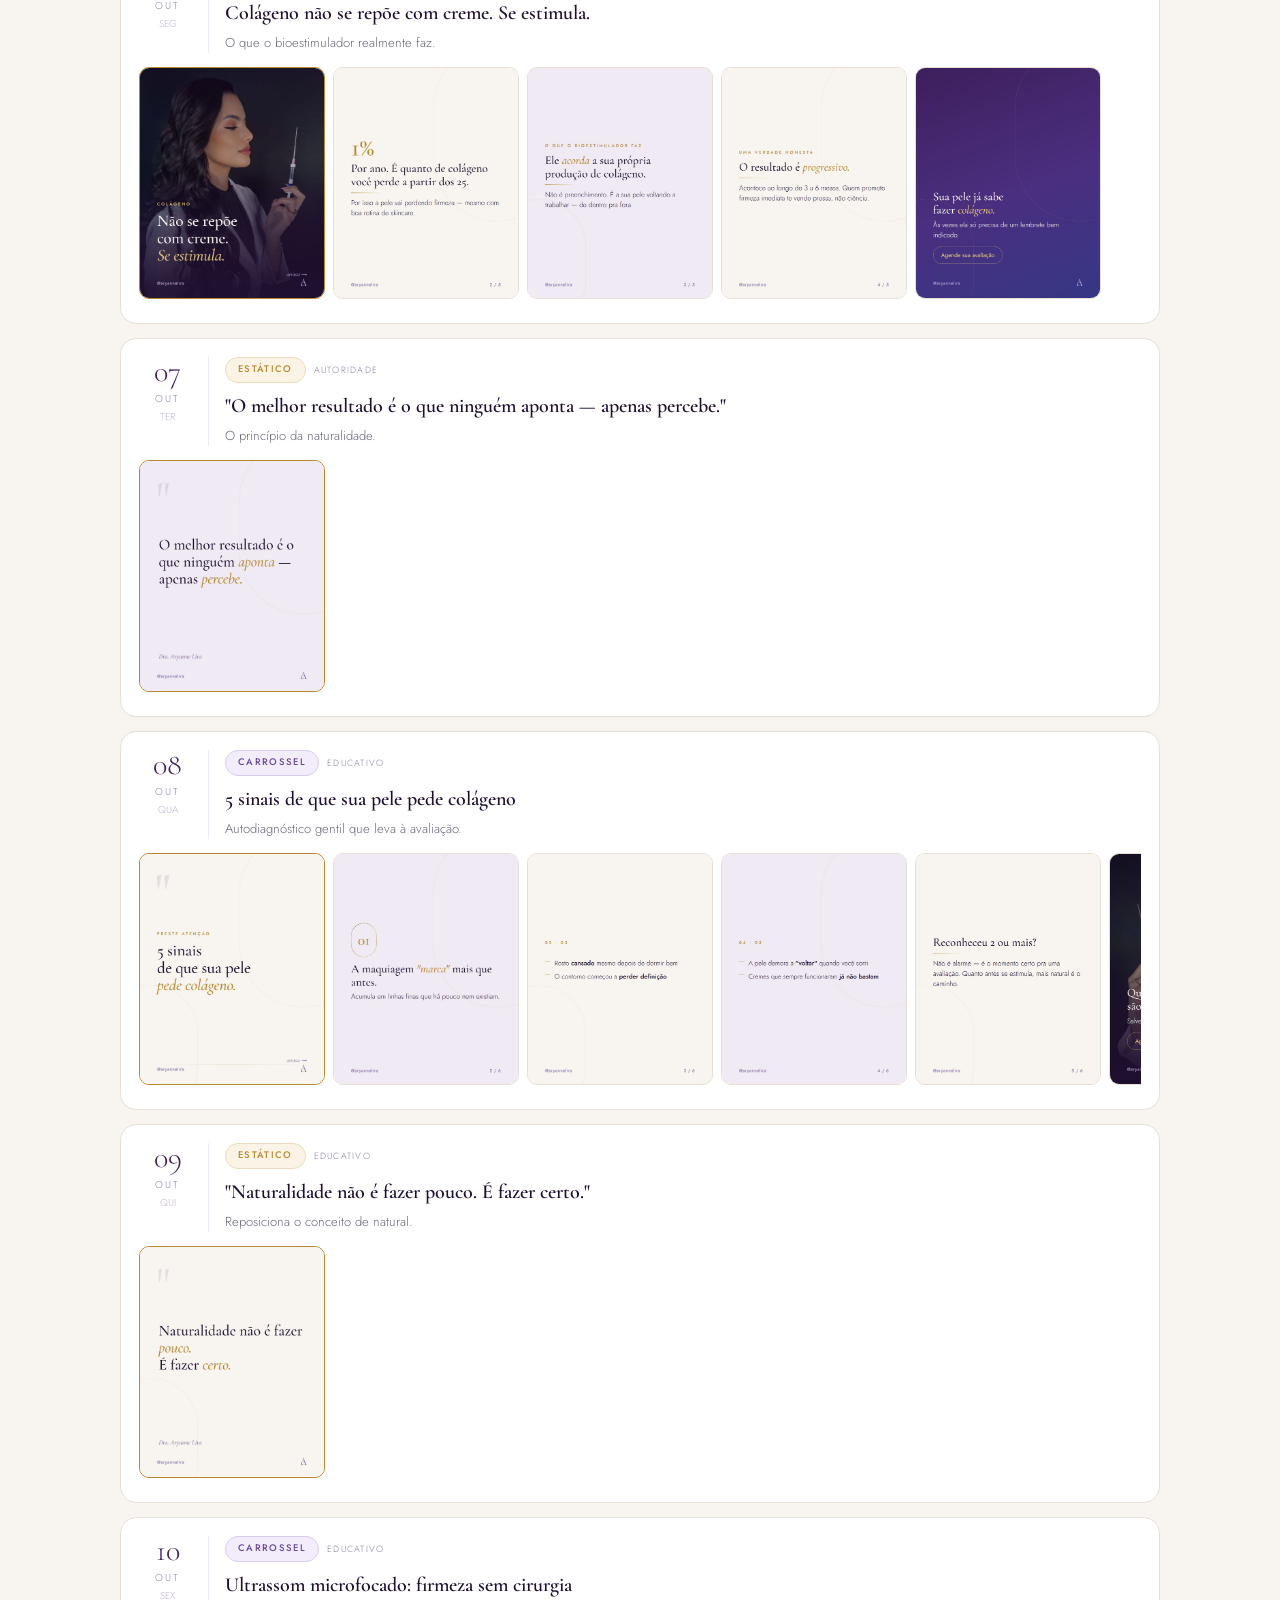
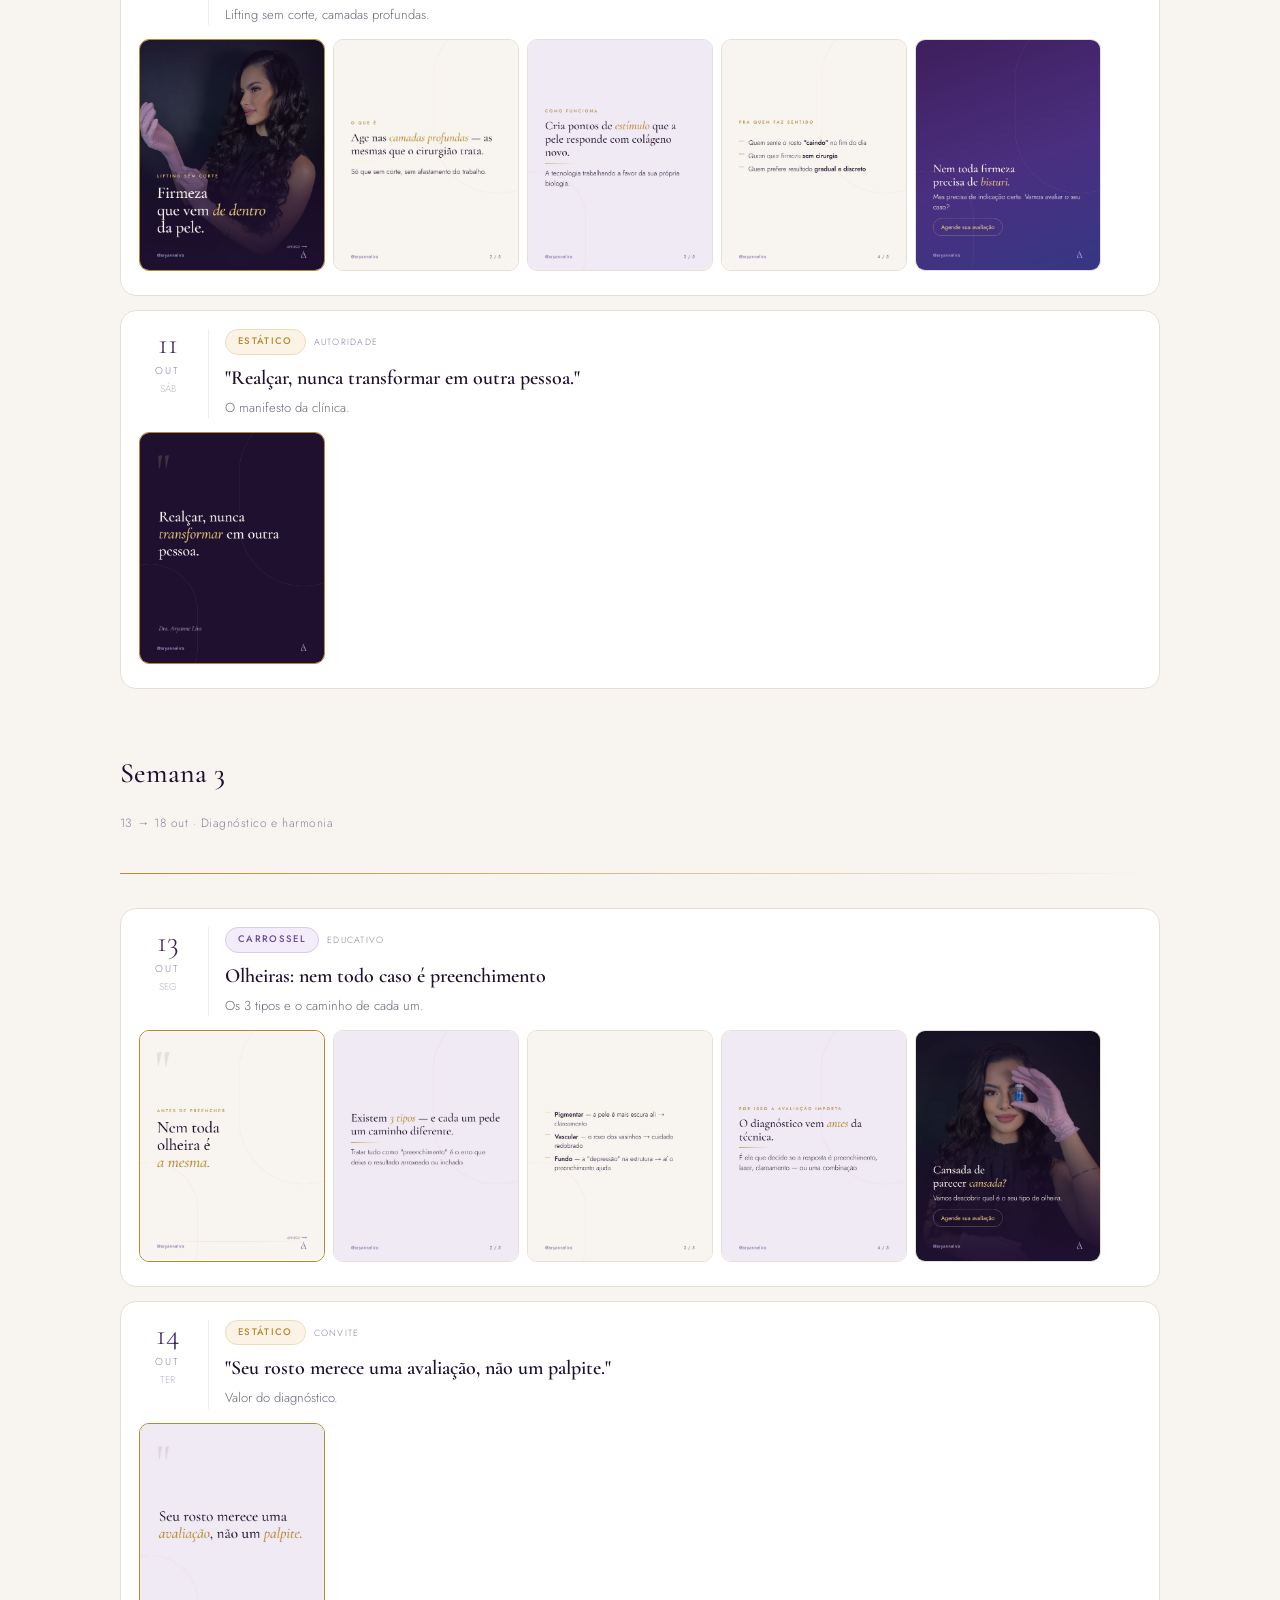
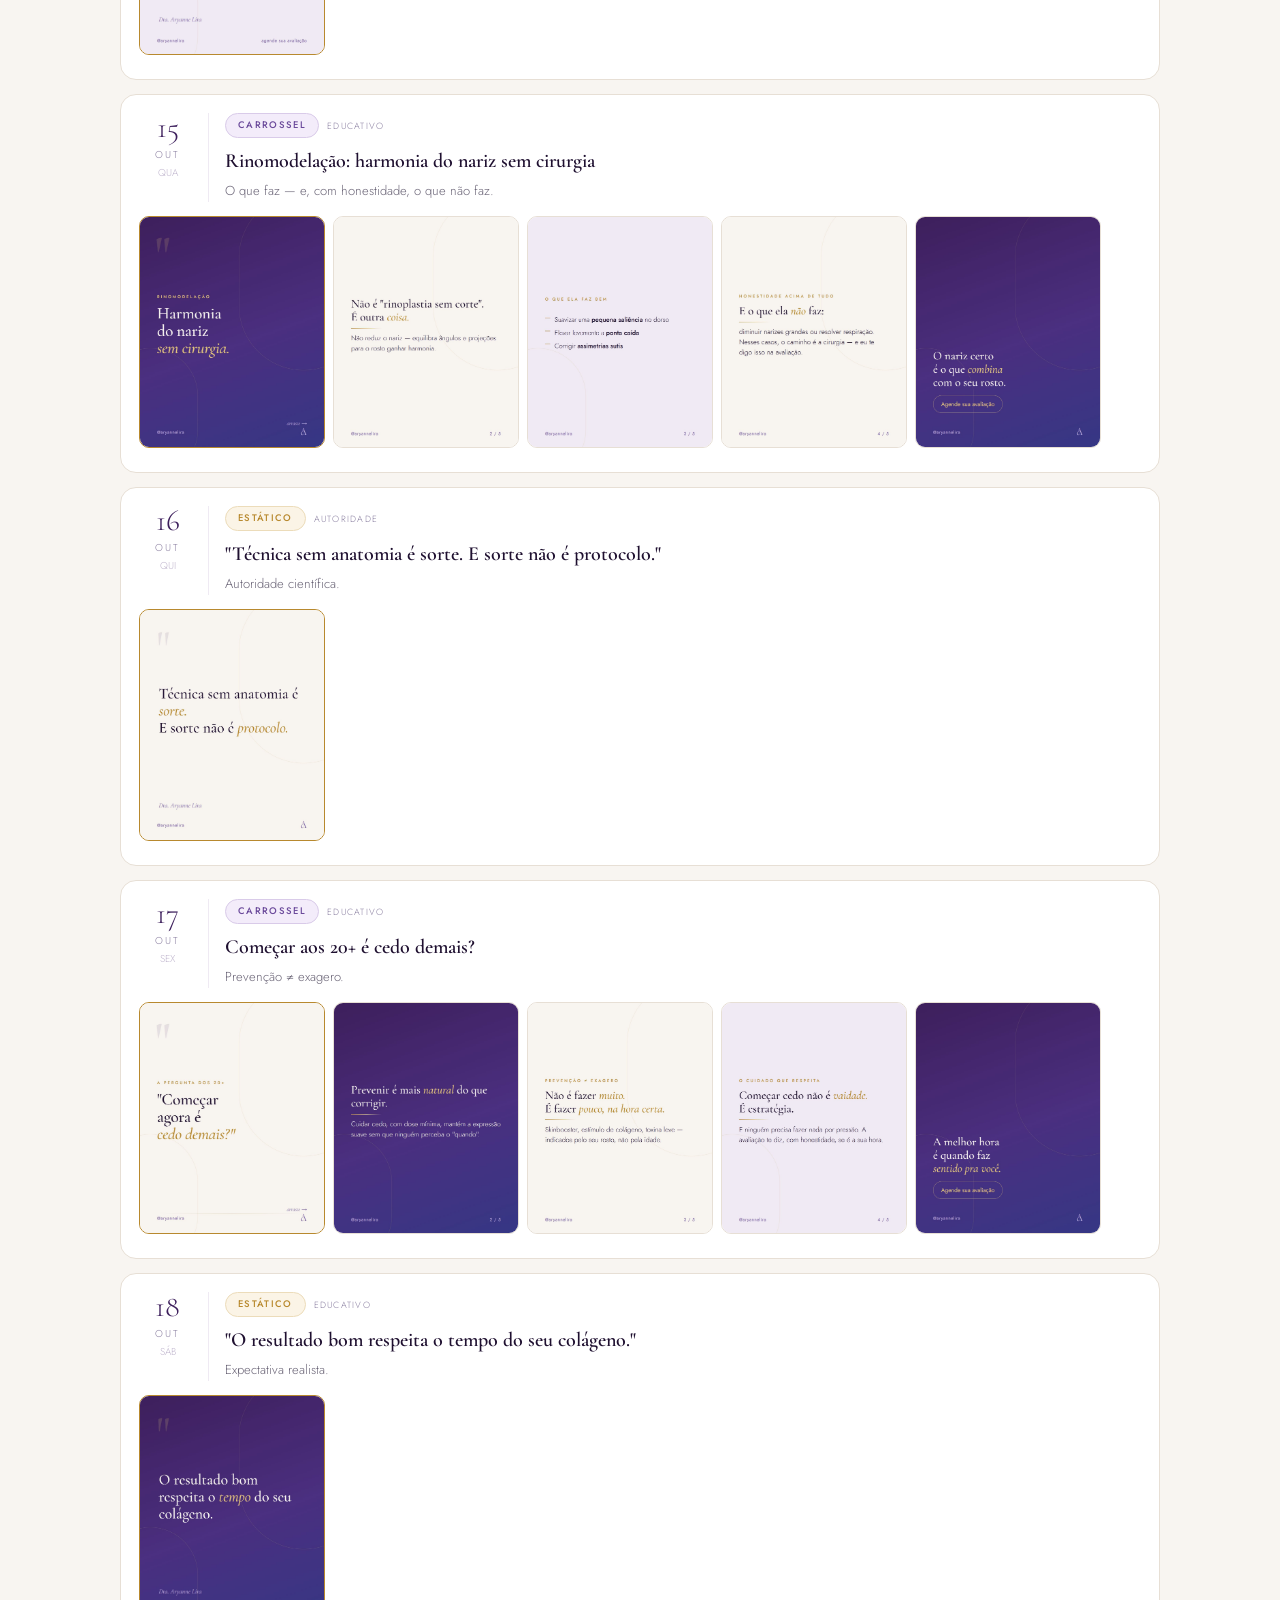
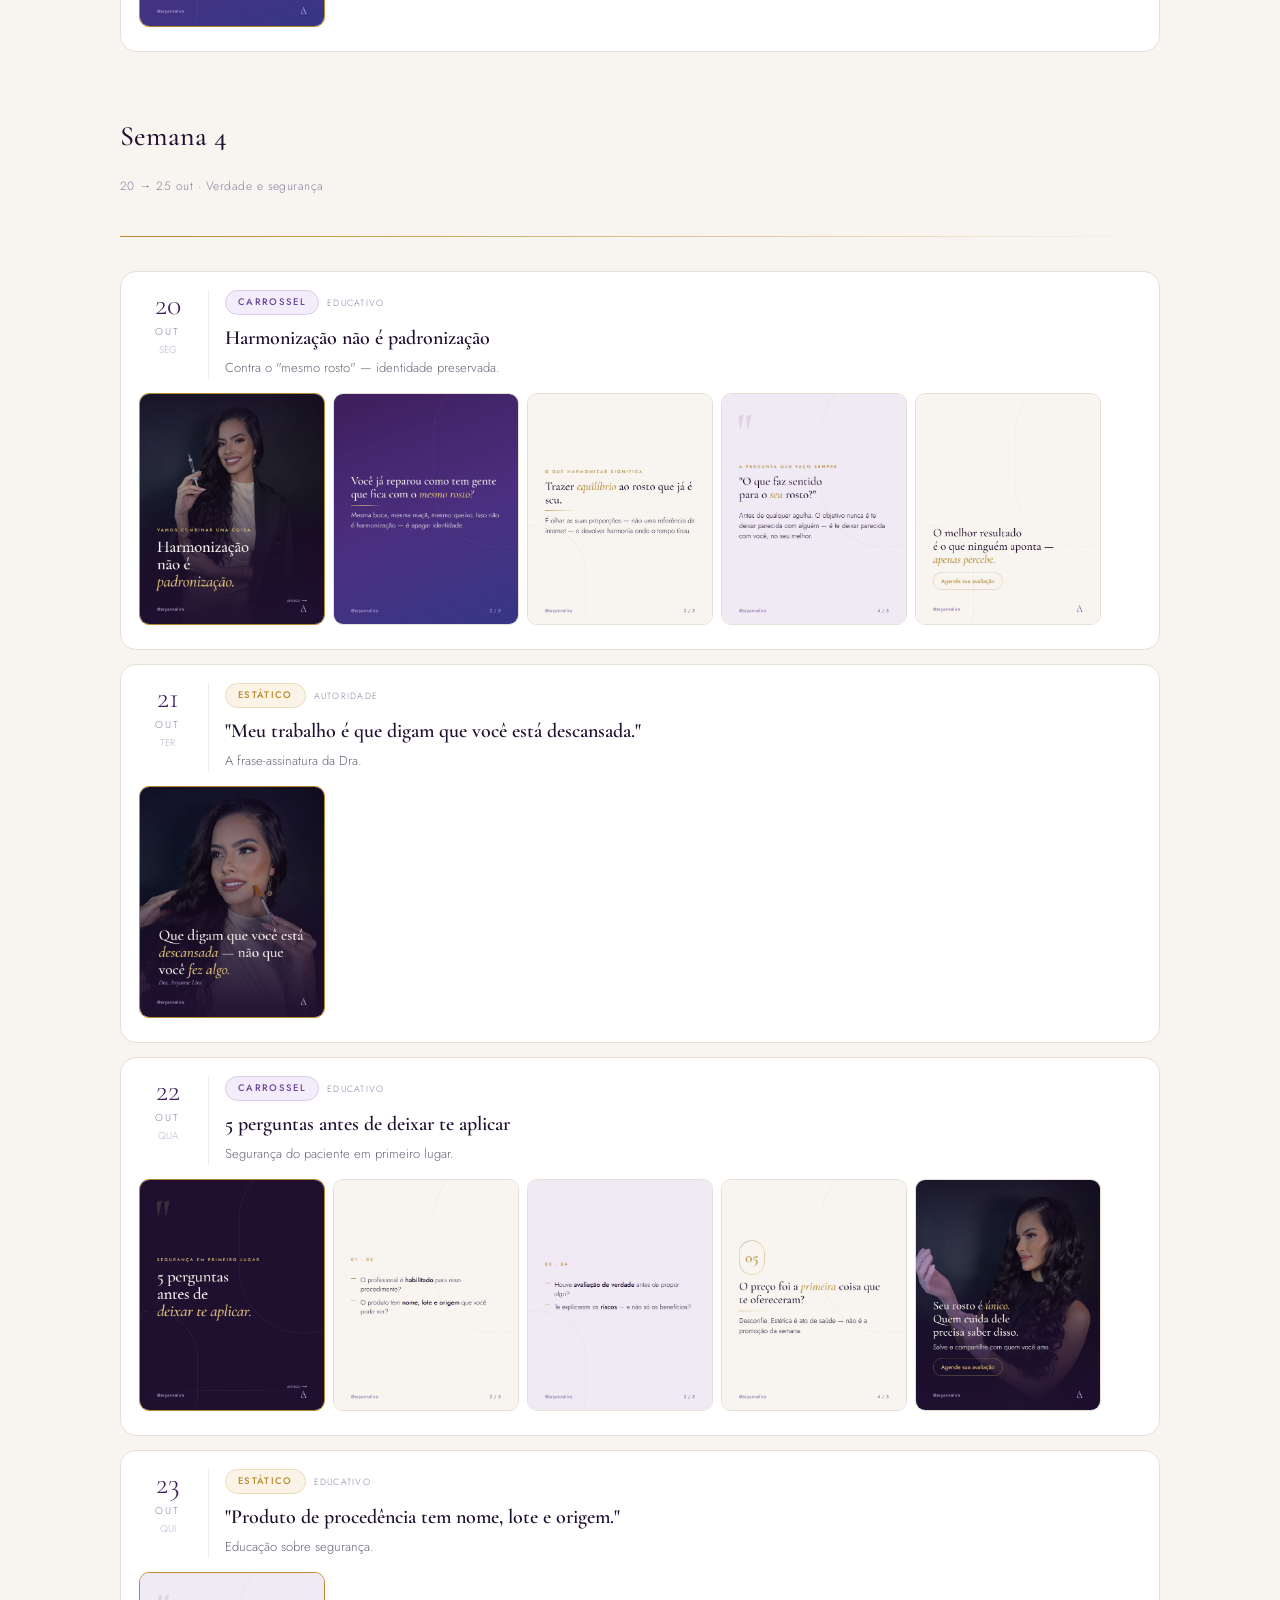
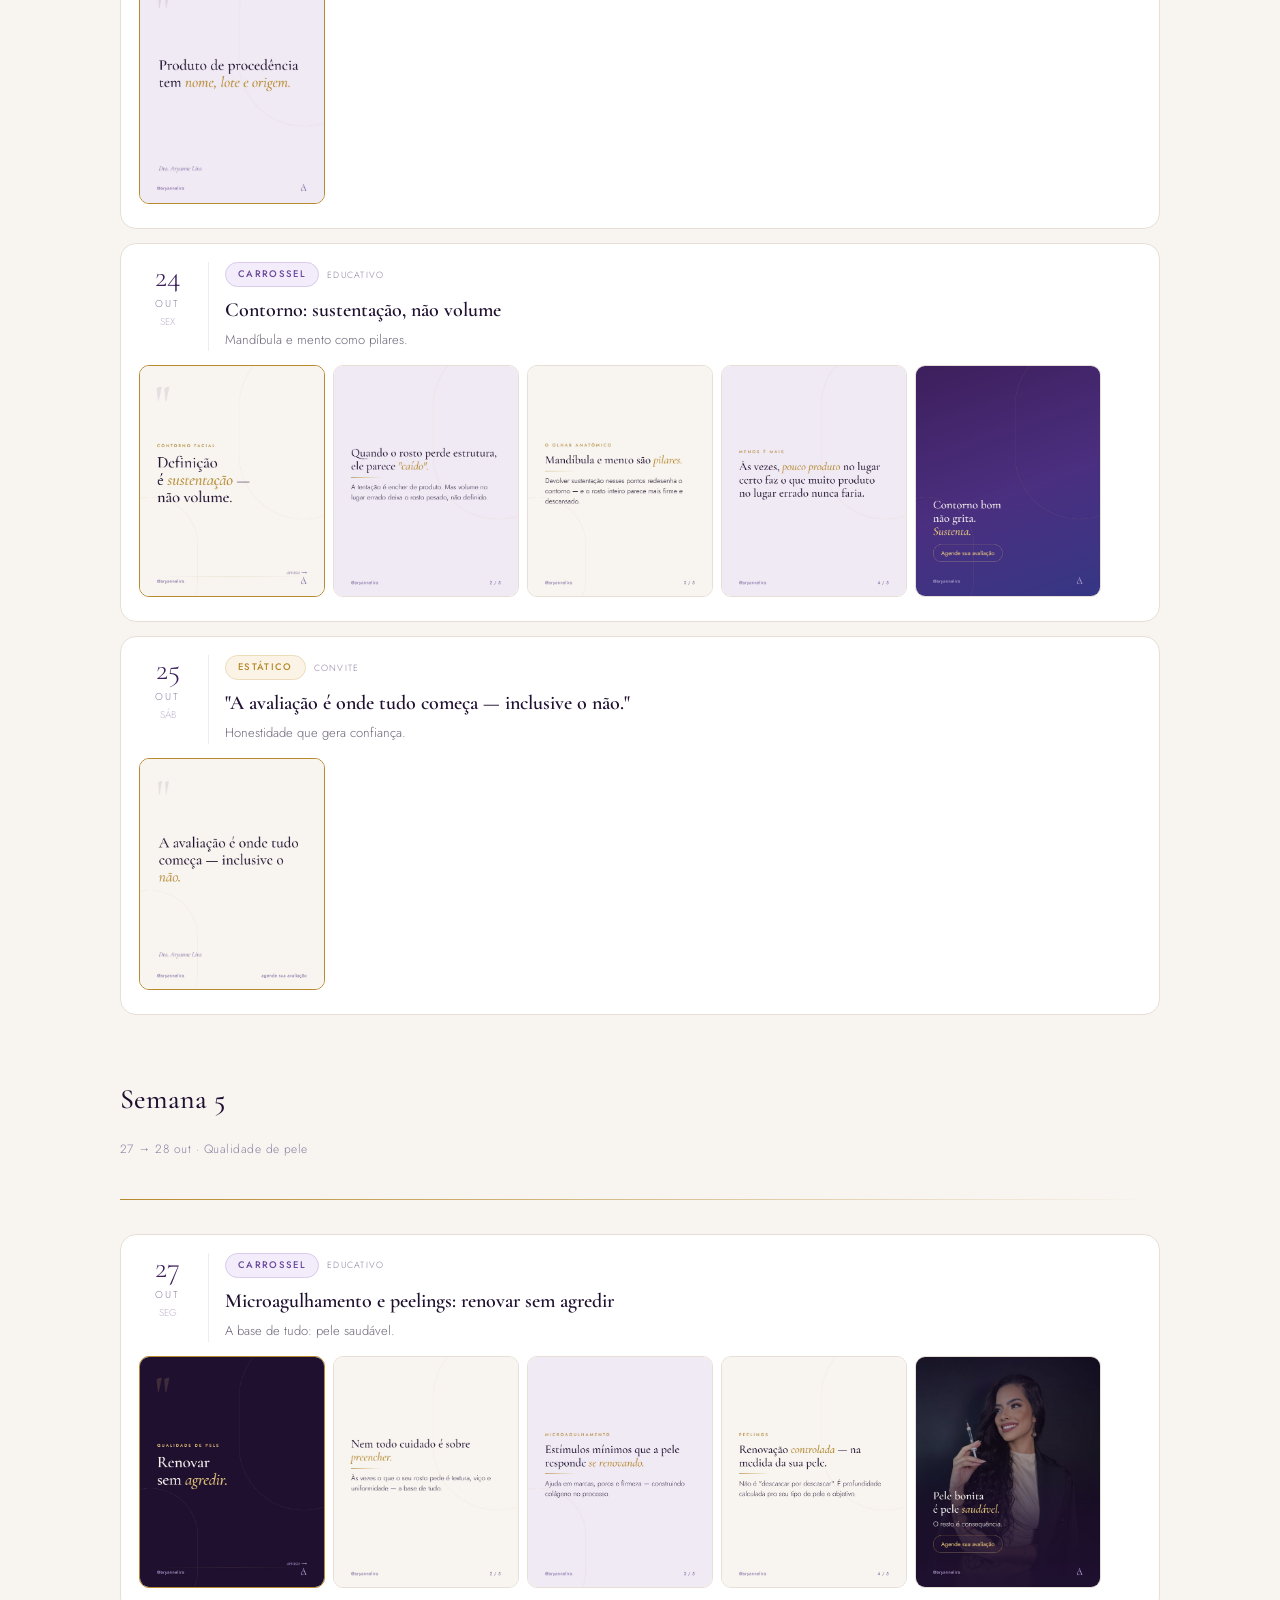
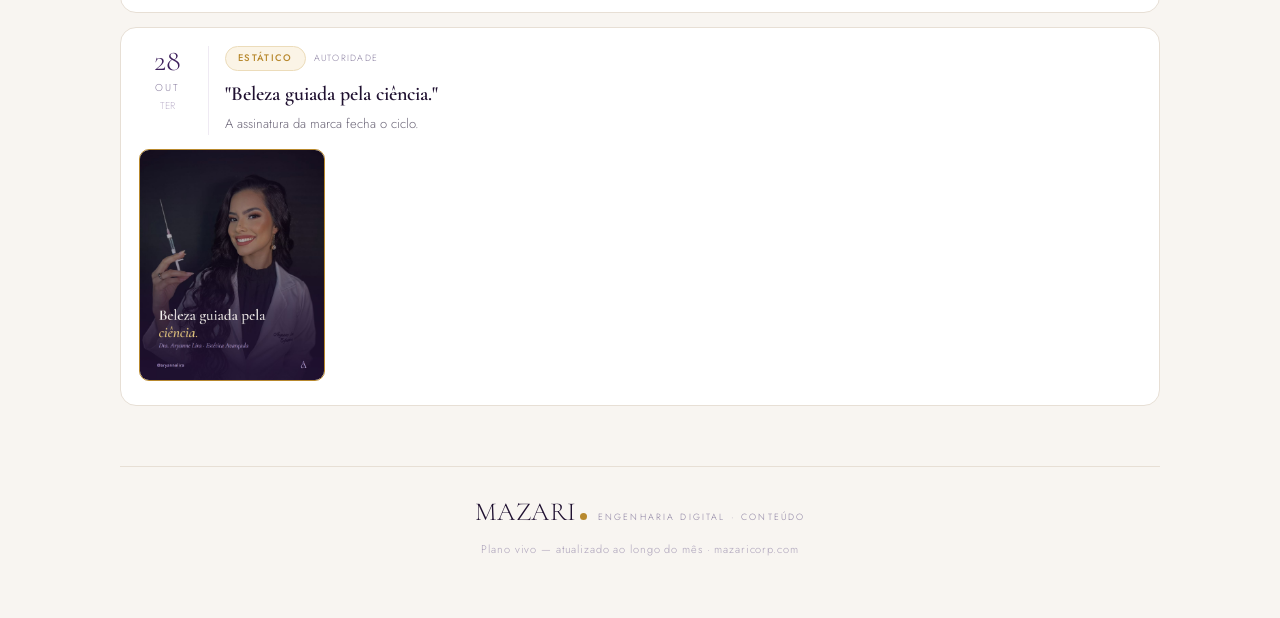
==== commit bc781486: "Redesign editorial em camadas + spinner TAN Pearl - Novo sistema (shared.css v2): arcos em eco de fu" ====
--- a/index.html
+++ b/index.html
@@ -23,6 +23,7 @@
 <link rel="preconnect" href="https://fonts.googleapis.com"><link rel="preconnect" href="https://fonts.gstatic.com" crossorigin>
 <link href="https://fonts.googleapis.com/css2?family=Cormorant+Garamond:ital,wght@0,400;0,500;0,600;1,400;1,500&family=Jost:wght@300;400;500&display=swap" rel="stylesheet">
 <style>
+  @font-face{font-family:'TAN Pearl';src:url('/assets/fontes/TAN-Pearl.woff2') format('woff2'),url('/assets/fontes/TAN-Pearl.otf') format('opentype');font-display:swap}
   :root{ color-scheme: light; }
   body{background:#F8F5F1;color:#1F1030;font-family:'Jost',sans-serif;margin:0;padding-block:0 60px;padding-inline:16px;line-height:1.6;font-size:15px;font-weight:300}
   .wrap{max-width:1040px;margin:0 auto}
@@ -36,10 +37,10 @@
   #boot.go .al-o{animation:alDraw 1.7s cubic-bezier(.6,0,.2,1) forwards}
   #boot.go .al-i{animation:alDraw 1.7s cubic-bezier(.6,0,.2,1) .3s forwards}
   @keyframes alDraw{to{stroke-dashoffset:0}}
-  #boot .al-a{font-family:'Cormorant Garamond',serif;font-weight:500;fill:#F8F5F1;opacity:0}
+  #boot .al-a{font-family:'TAN Pearl','Cormorant Garamond',serif;font-weight:500;fill:#F8F5F1;opacity:0}
   #boot.go .al-a{animation:alRise .9s ease 1.25s forwards}
   @keyframes alRise{from{opacity:0;transform:translateY(8px)}to{opacity:1;transform:none}}
-  #boot .btname{font-family:'Cormorant Garamond',serif;font-size:34px;letter-spacing:.18em;color:#F8F5F1;opacity:0}
+  #boot .btname{font-family:'TAN Pearl','Cormorant Garamond',serif;font-size:34px;letter-spacing:.18em;color:#F8F5F1;opacity:0}
   #boot.go .btname{animation:alRise .9s ease 1.6s forwards}
   #boot .bttag{font-family:'Jost';font-size:12px;letter-spacing:.4em;text-transform:uppercase;color:#B8892E;opacity:0}
   #boot.go .bttag{animation:alRise .9s ease 1.9s forwards}
@@ -51,7 +52,7 @@
   .sub{max-width:60ch;color:#3D1F5C;font-size:16px}
   .sub b{font-weight:500}
   .client{display:flex;align-items:center;gap:14px;margin-top:24px;flex-wrap:wrap}
-  .badge{width:56px;height:74px;border-radius:9999px;border:2px solid transparent;background:linear-gradient(#F8F5F1,#F8F5F1) padding-box,linear-gradient(160deg,#6E4E1A,#E4C57A,#B8892E,#F2DC97) border-box;display:flex;align-items:center;justify-content:center;font-family:'Cormorant Garamond',serif;font-size:34px;color:#3D1F5C}
+  .badge{width:56px;height:74px;border-radius:9999px;border:2px solid transparent;background:linear-gradient(#F8F5F1,#F8F5F1) padding-box,linear-gradient(160deg,#6E4E1A,#E4C57A,#B8892E,#F2DC97) border-box;display:flex;align-items:center;justify-content:center;font-family:'TAN Pearl','Cormorant Garamond',serif;font-size:34px;color:#3D1F5C}
   .who{font-size:14px;color:#3D1F5C}.who b{color:#1F1030;font-weight:500}
   /* stats */
   .stats{display:grid;grid-template-columns:repeat(auto-fit,minmax(120px,1fr));gap:12px;margin:30px 0 6px}
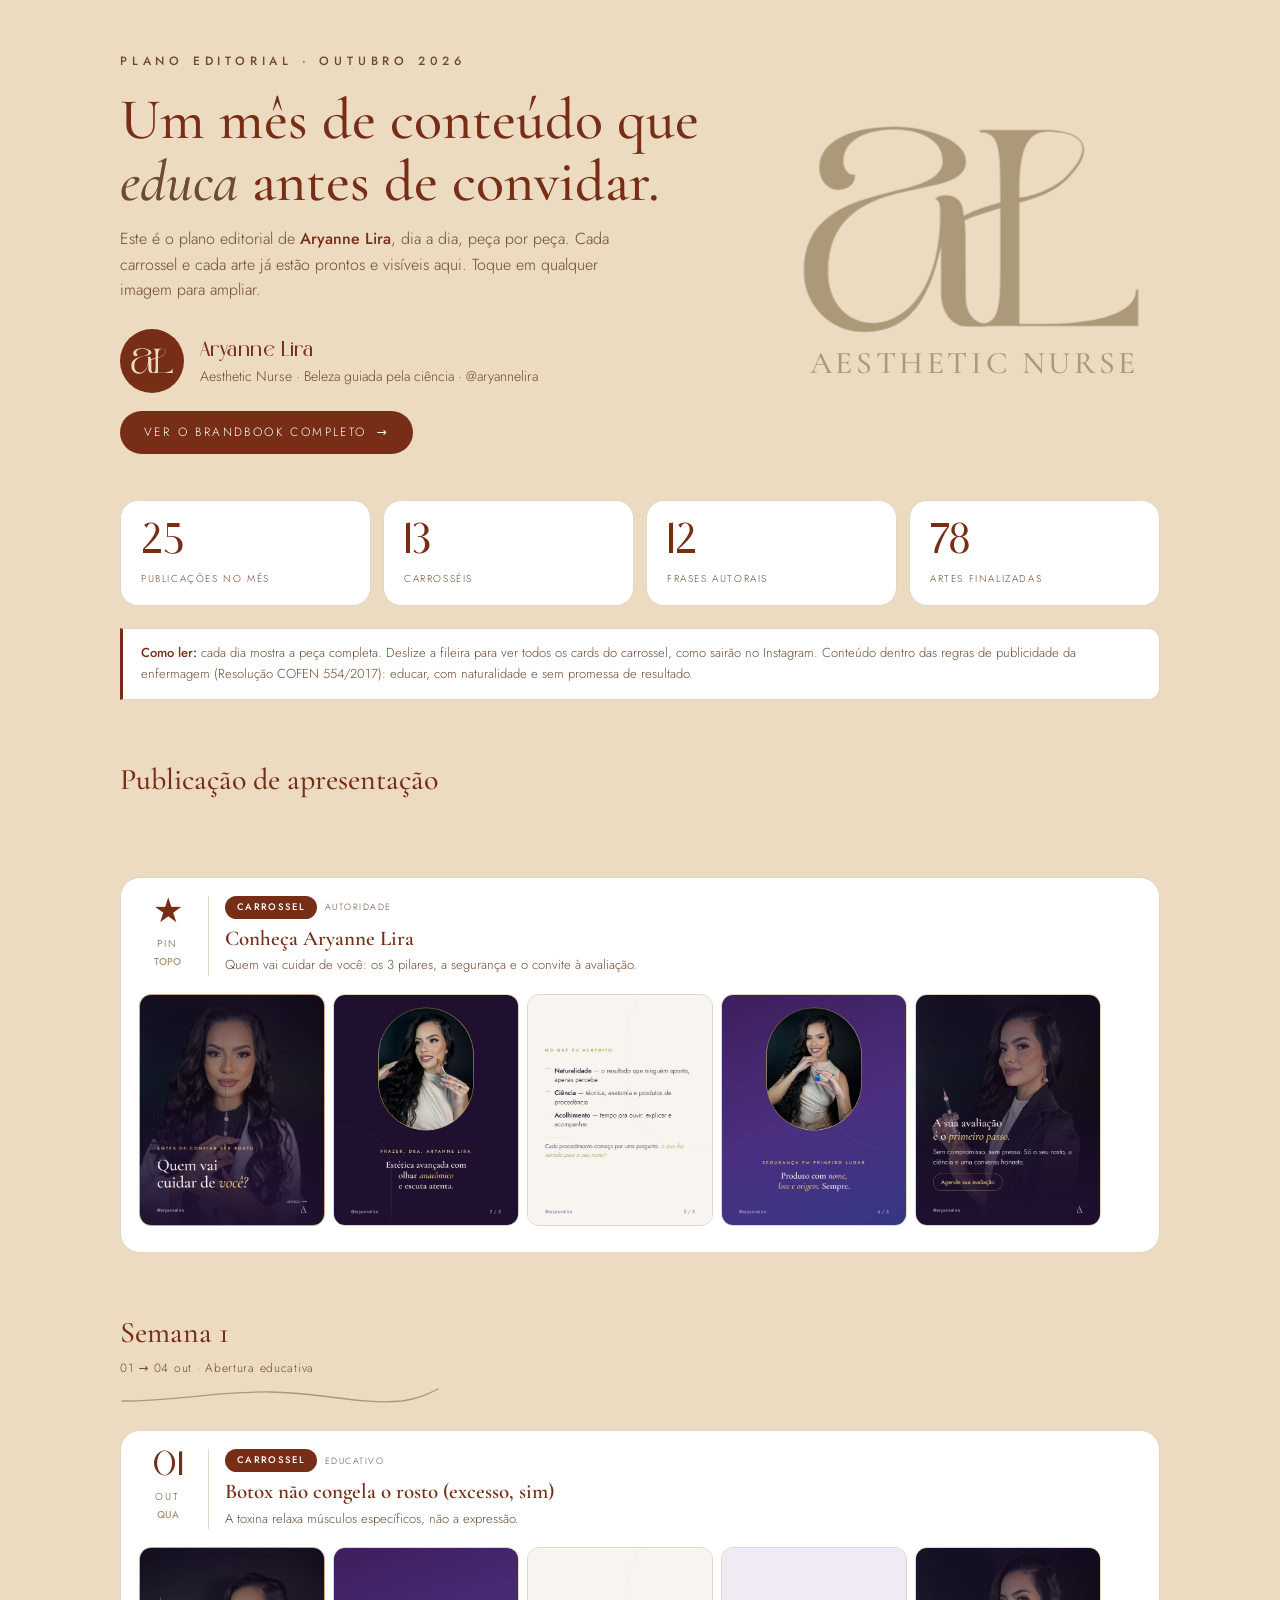
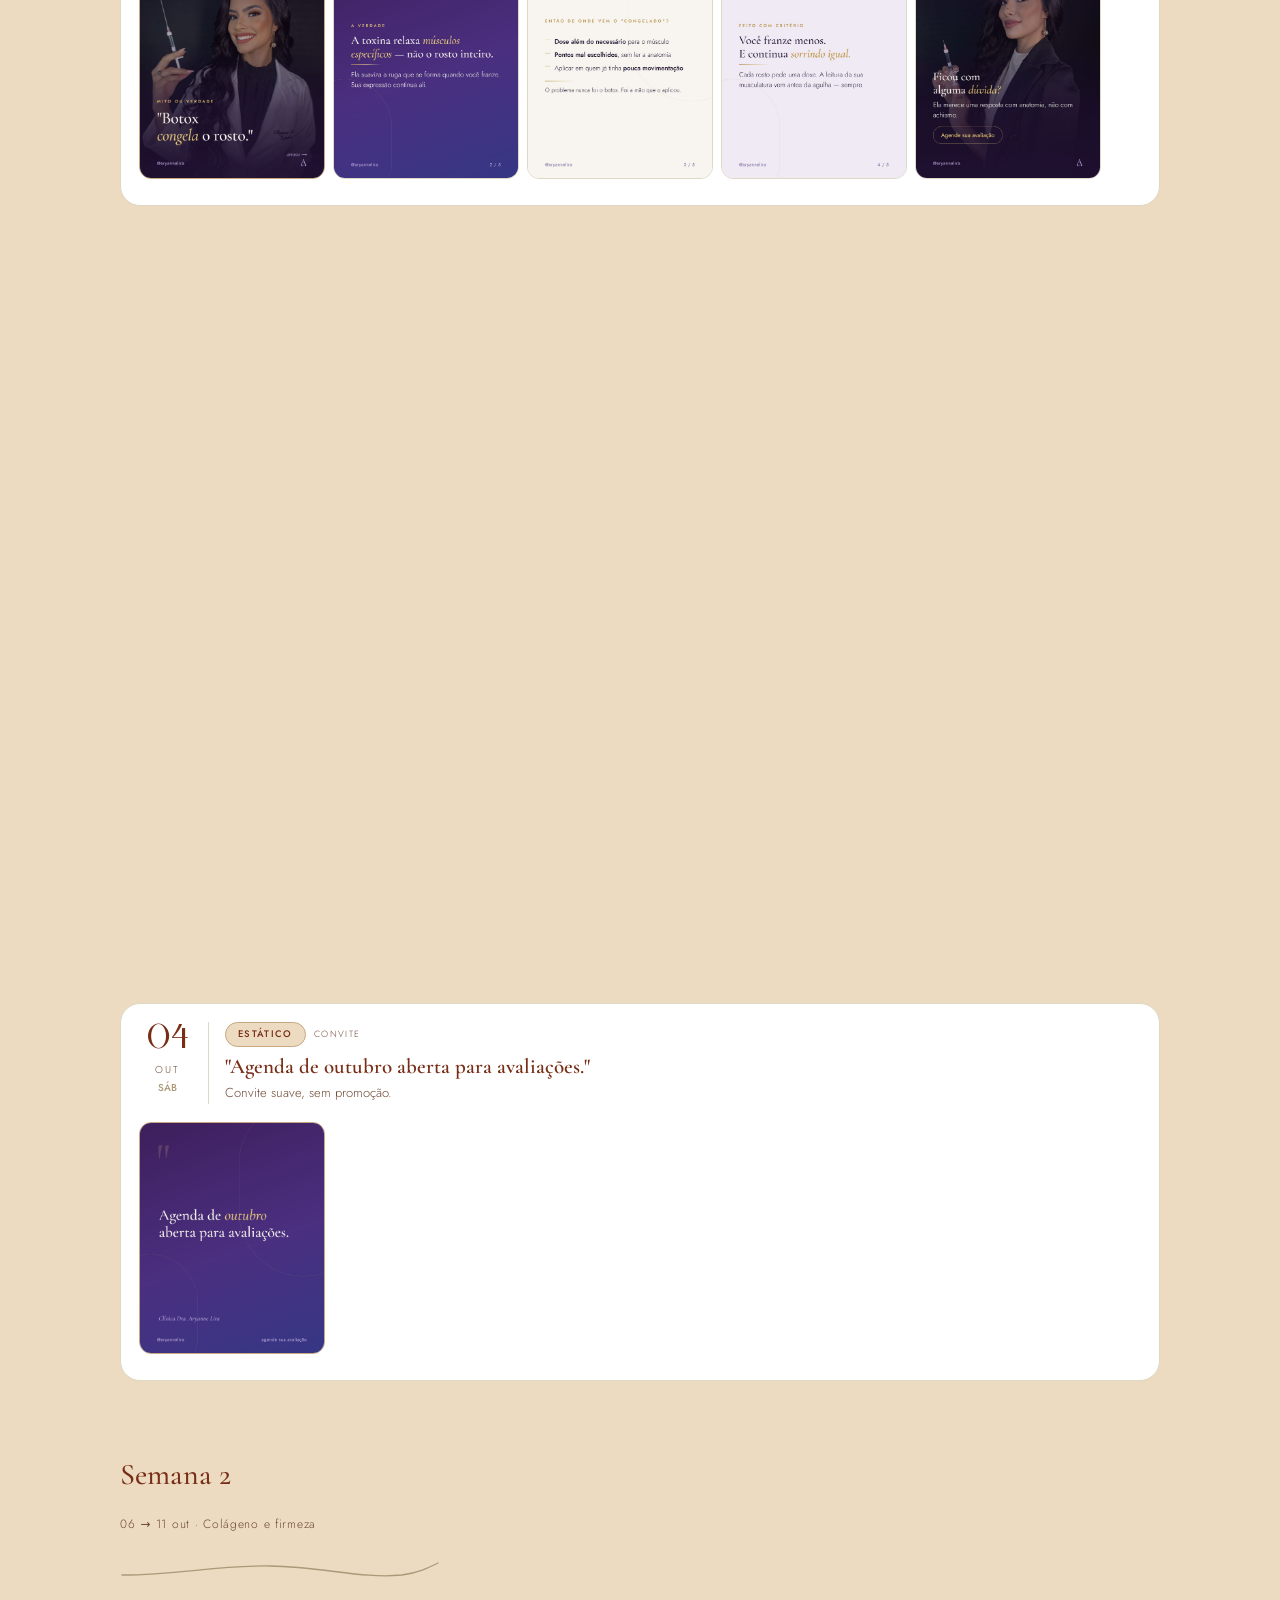
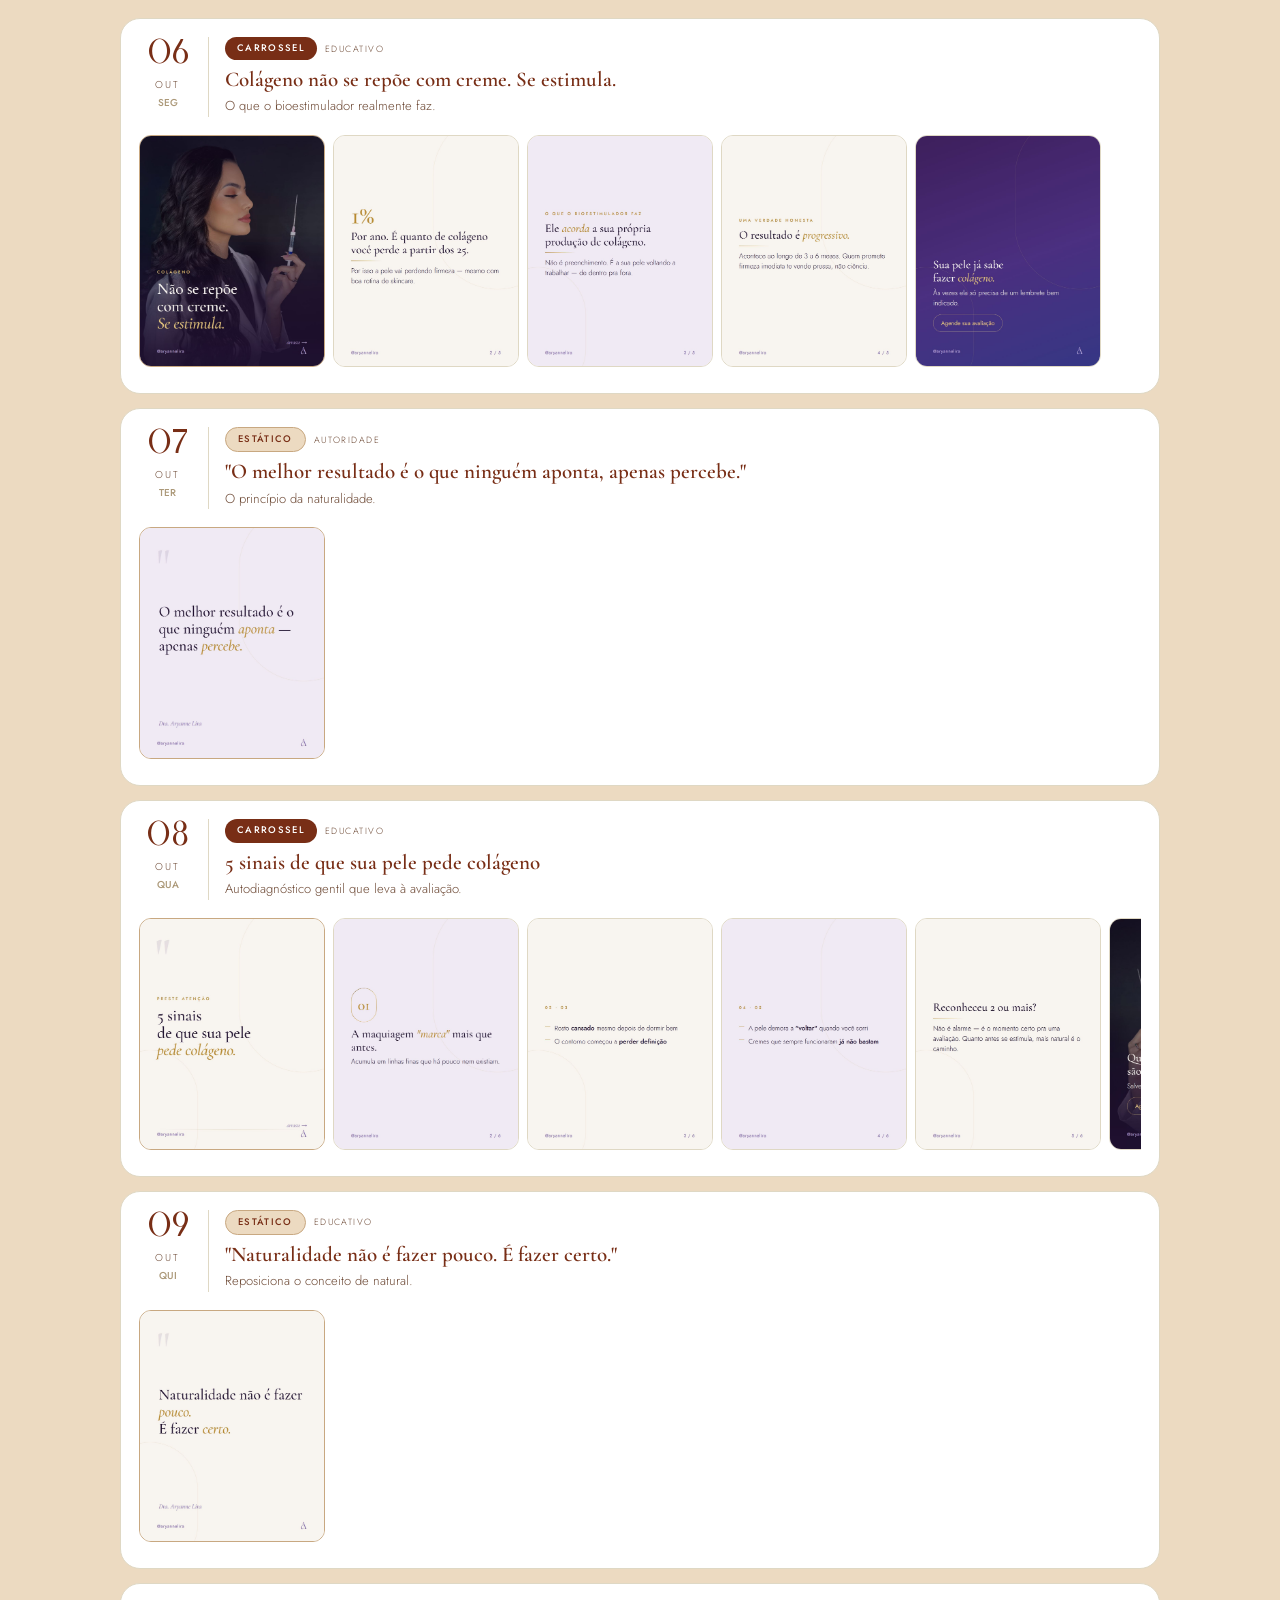
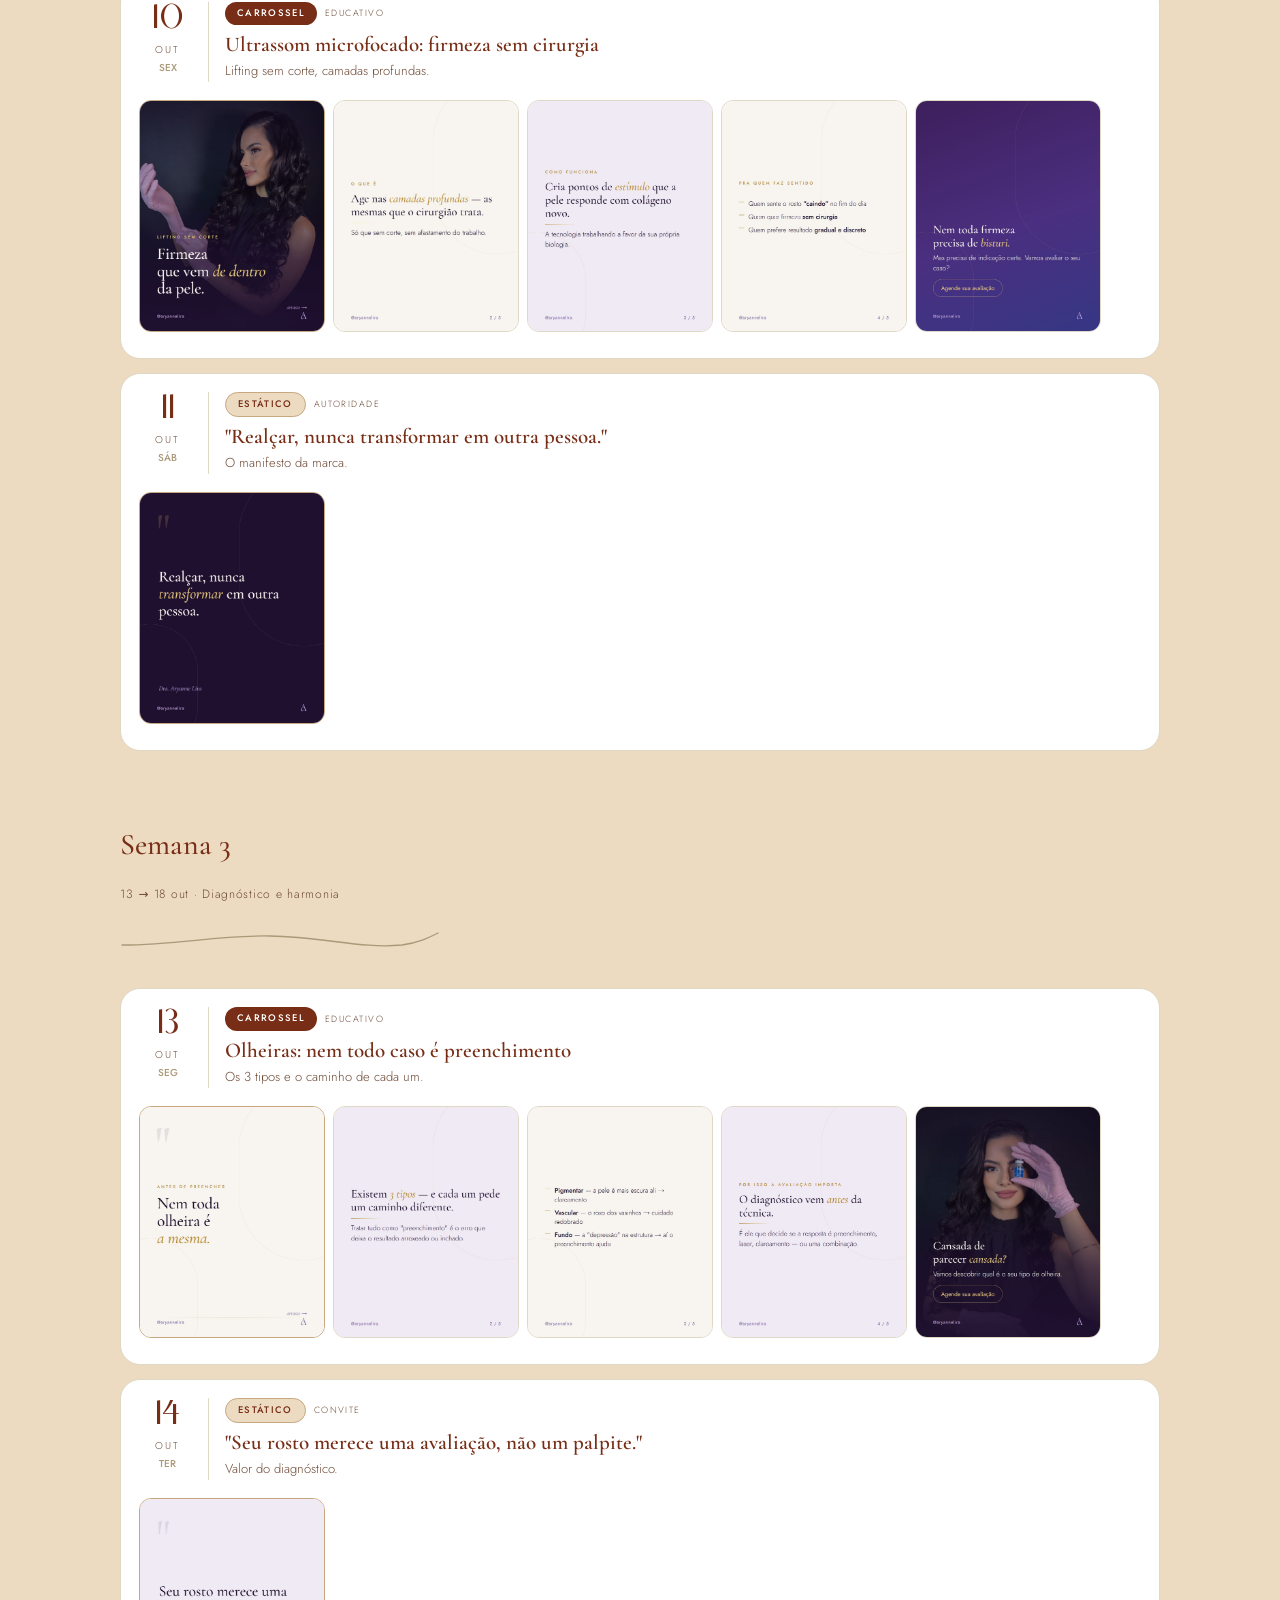
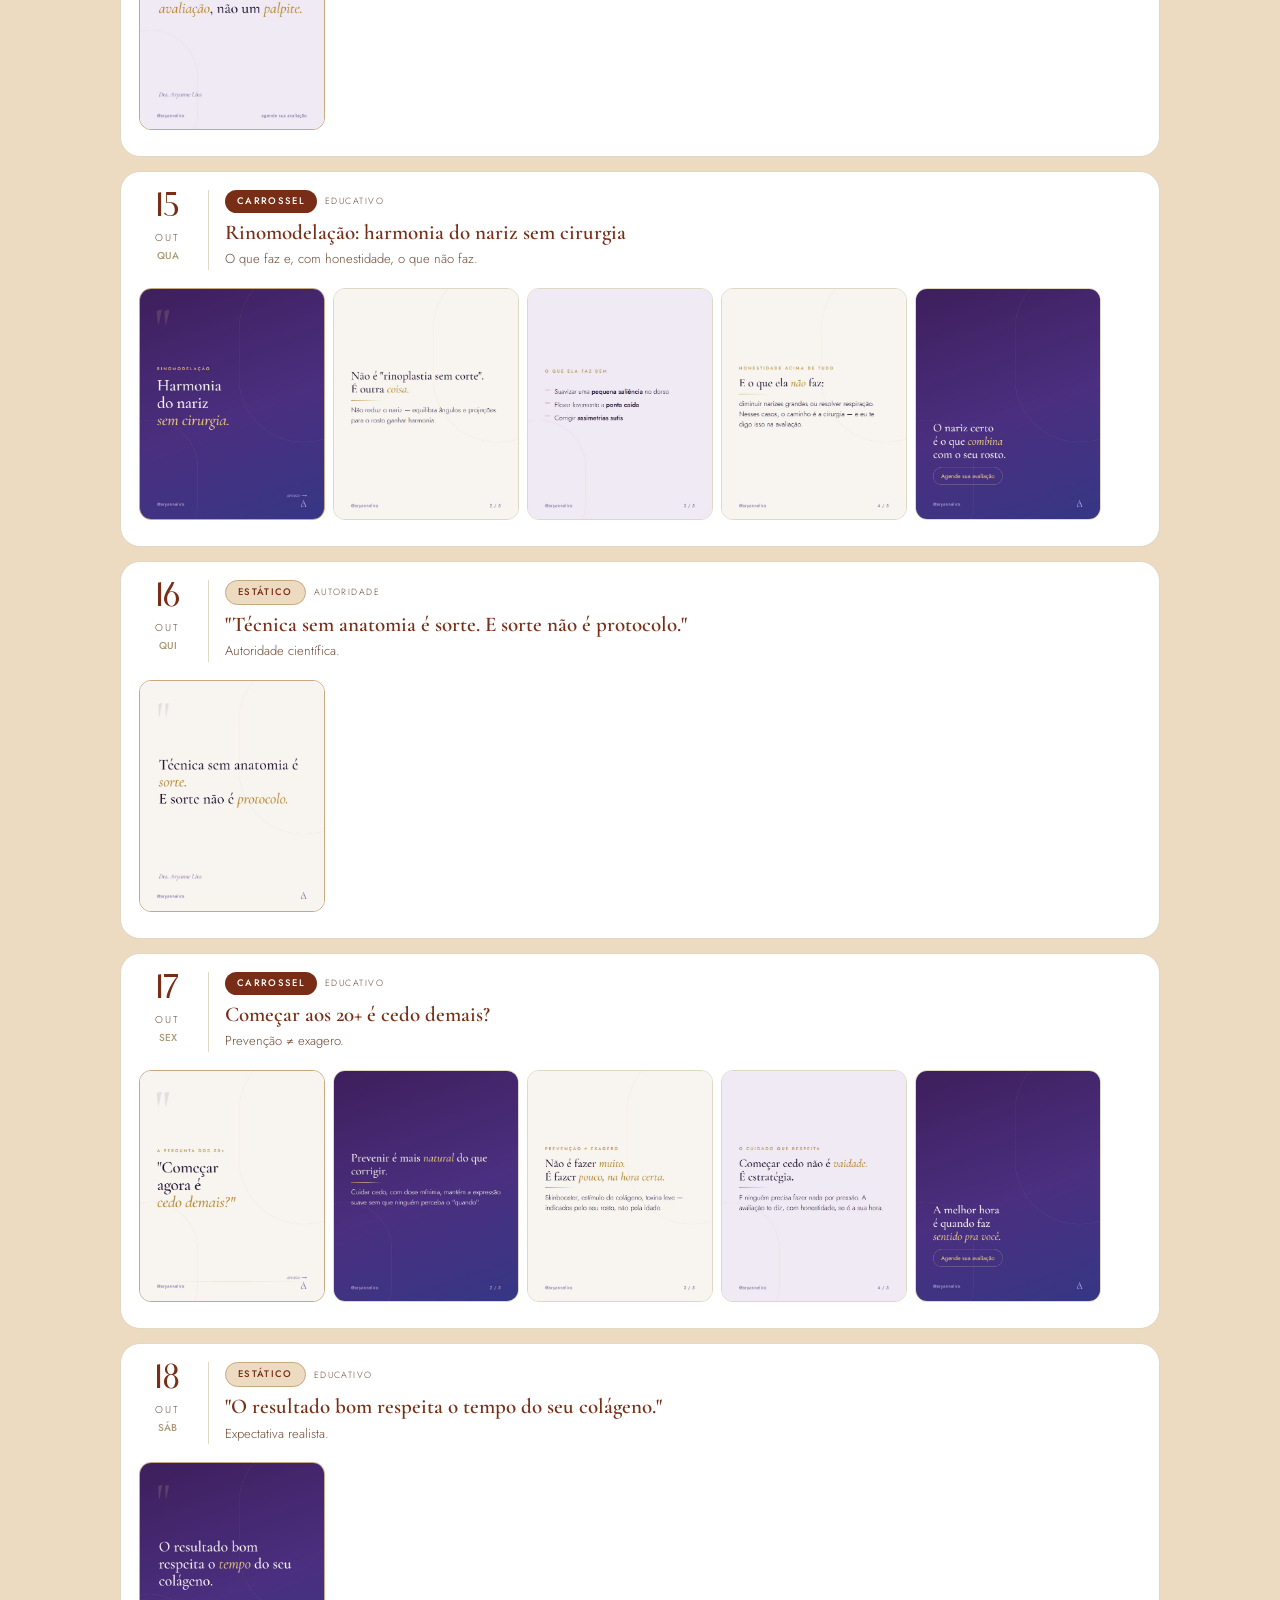
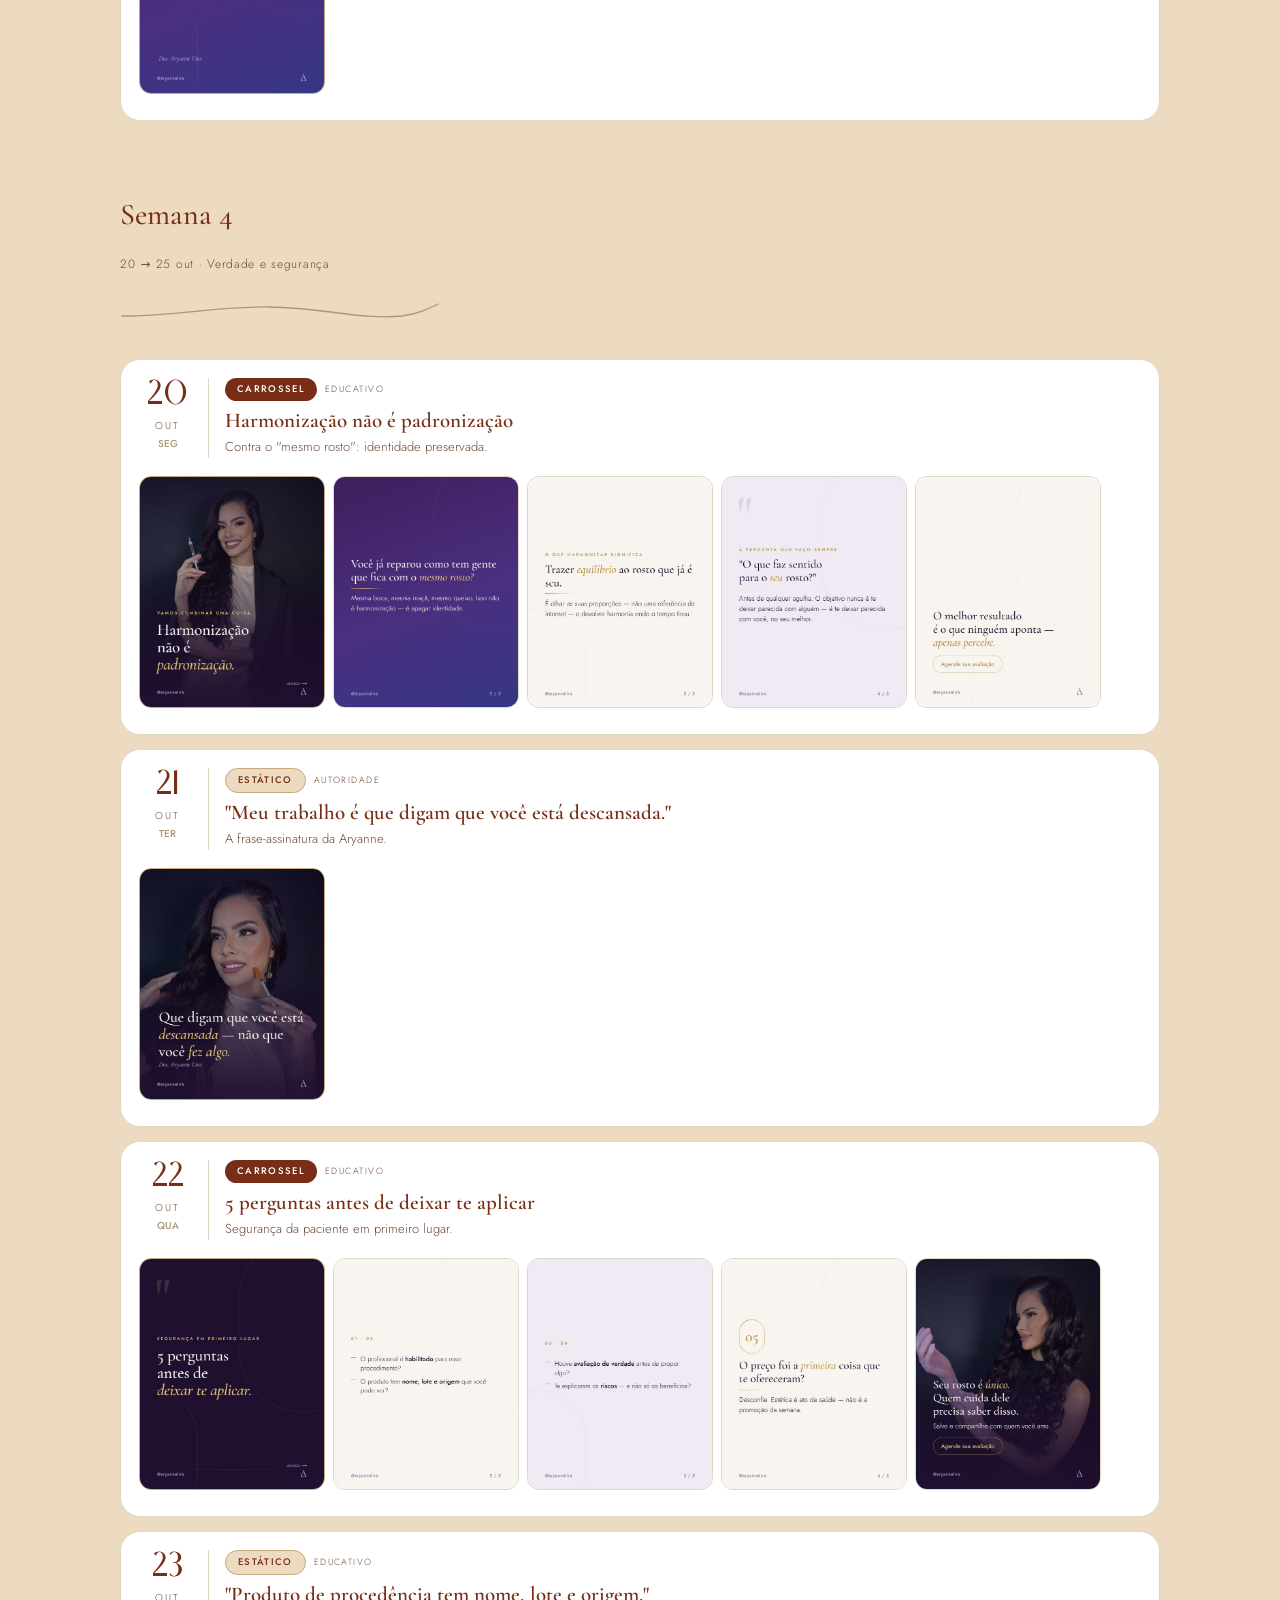
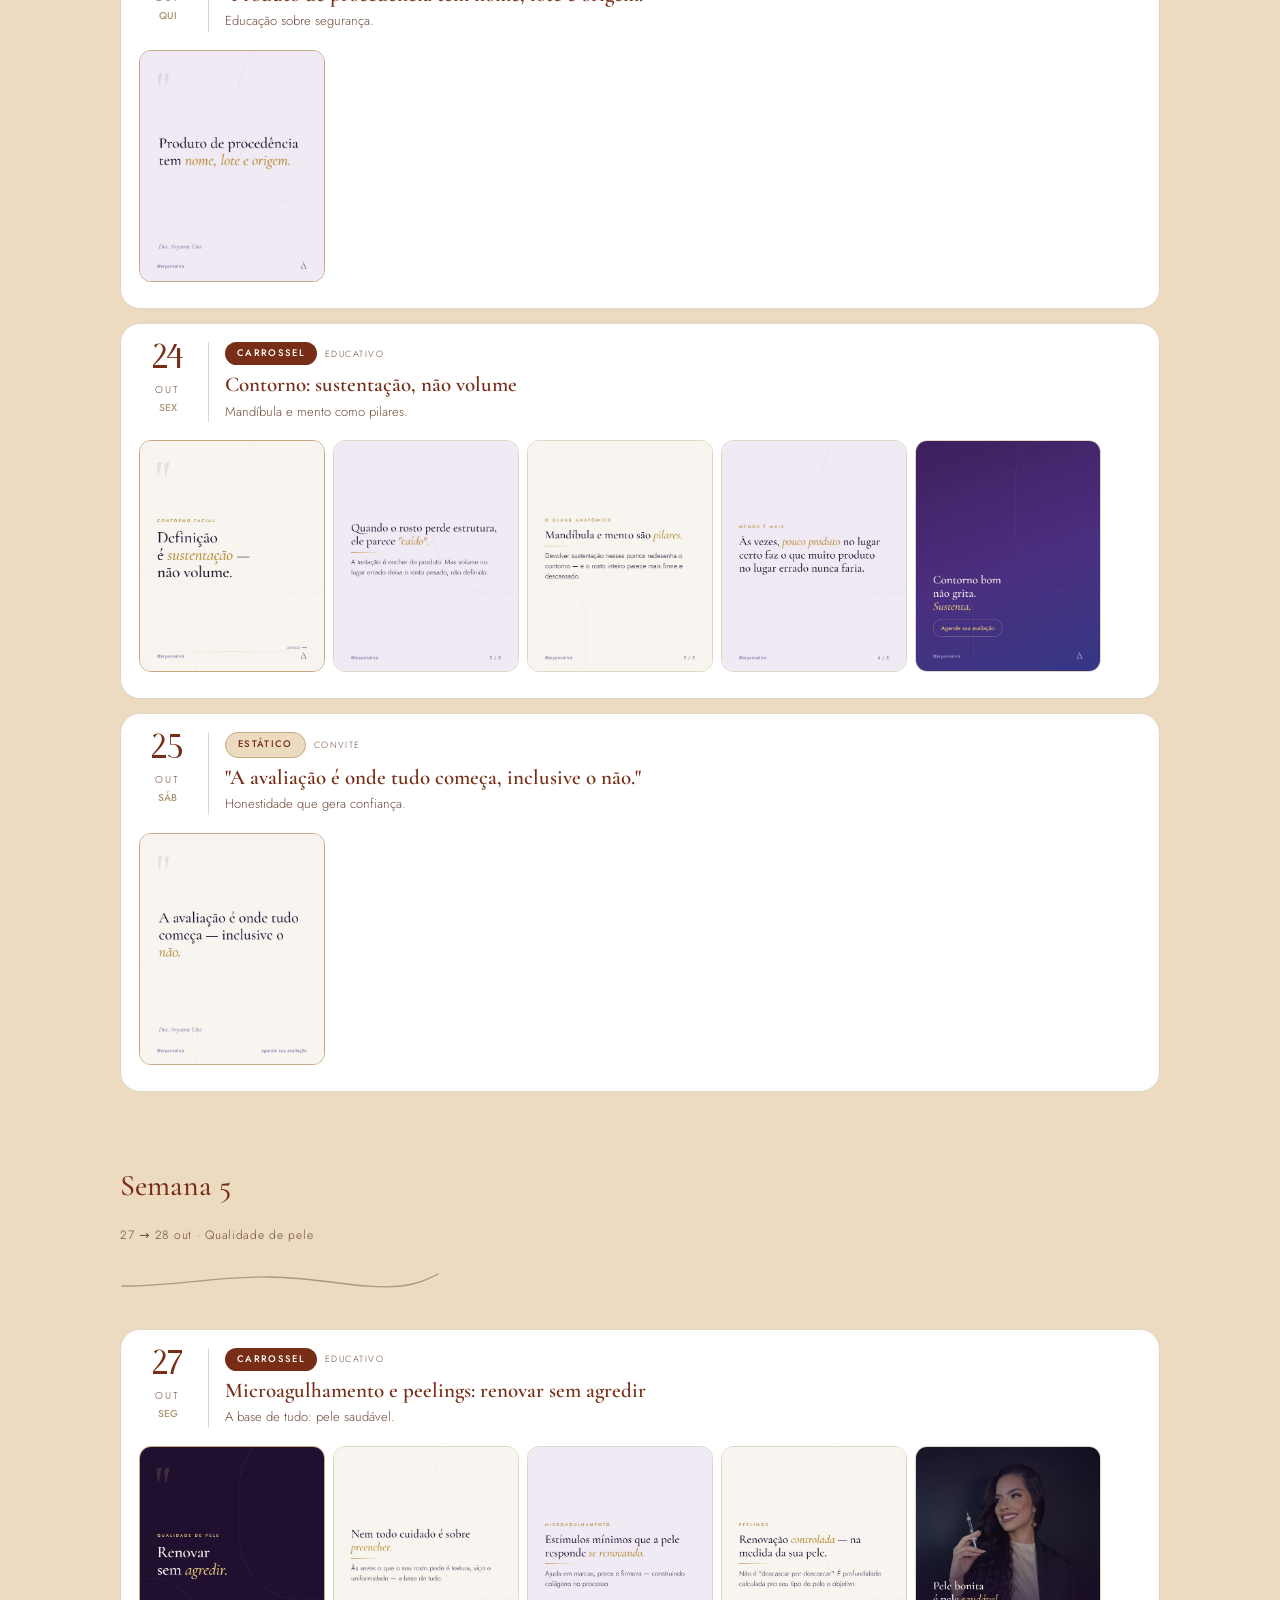
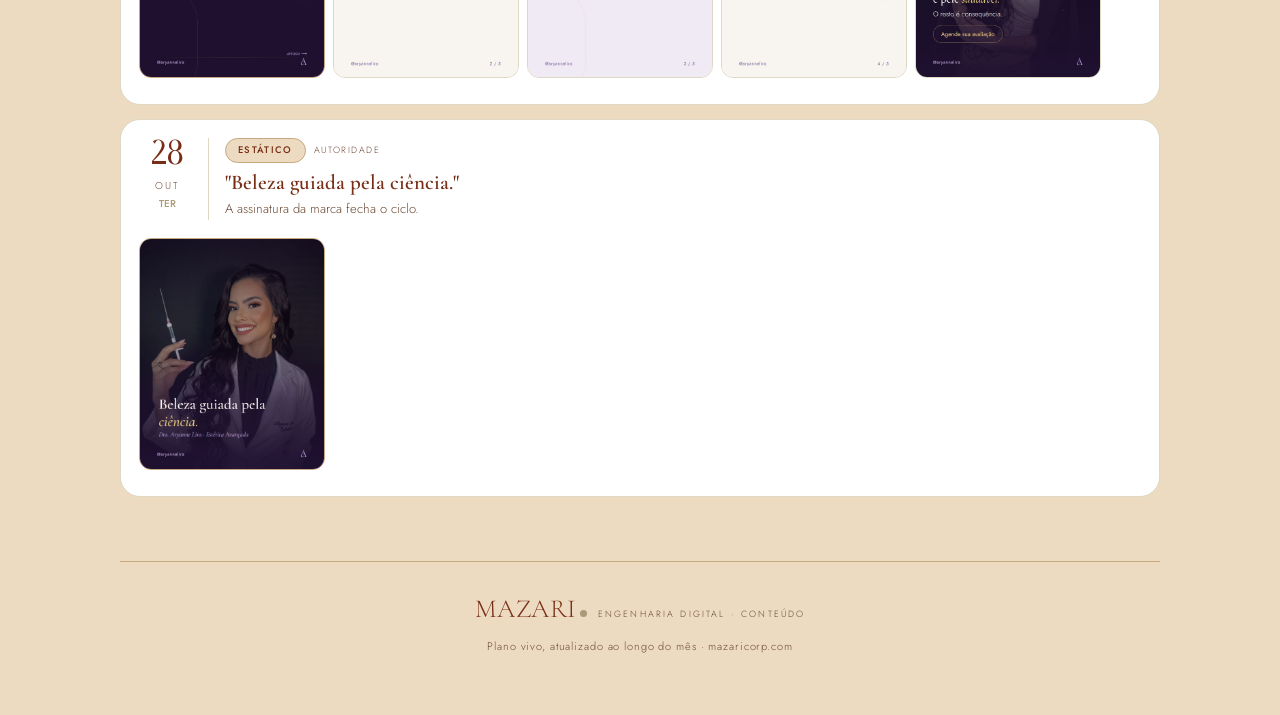
==== commit fa3211e5: "Identidade v2: areia, taupe e tijolo + logo aL animada - Nova paleta (Areia #ECDAC1, Taupe #AC9979, " ====
--- a/index.html
+++ b/index.html
@@ -4,145 +4,141 @@
 <meta charset="utf-8">
 <meta name="viewport" content="width=device-width, initial-scale=1, viewport-fit=cover">
 <meta name="robots" content="noindex, nofollow">
-<meta name="theme-color" content="#1F1030">
-<link rel="icon" type="image/svg+xml" href="/favicon.svg">
+<meta name="theme-color" content="#782E16">
+<link rel="icon" type="image/svg+xml" href="/favicon.svg?v=20261024">
 <meta property="og:type" content="website">
-<meta property="og:site_name" content="Dra. Aryanne Lira - Estetica Avancada">
+<meta property="og:site_name" content="Aryanne Lira · Aesthetic Nurse">
 <meta property="og:locale" content="pt_BR">
 <meta property="og:url" content="https://aryannelira.vercel.app/">
-<meta property="og:title" content="Plano Editorial - Dra. Aryanne Lira">
-<meta property="og:description" content="Beleza guiada pela ciencia - um mes de conteudo educativo, do mito a avaliacao, com naturalidade e verdade.">
-<meta property="og:image" content="https://aryannelira.vercel.app/og.jpg">
+<meta property="og:title" content="Plano Editorial · Aryanne Lira">
+<meta property="og:description" content="Beleza guiada pela ciência: um mês de conteúdo educativo, do mito à avaliação, com naturalidade e verdade.">
+<meta property="og:image" content="https://aryannelira.vercel.app/og.jpg?v=20261024">
 <meta property="og:image:width" content="1200">
 <meta property="og:image:height" content="630">
 <meta name="twitter:card" content="summary_large_image">
-<meta name="twitter:title" content="Plano Editorial - Dra. Aryanne Lira">
-<meta name="twitter:description" content="Beleza guiada pela ciencia - um mes de conteudo educativo.">
-<meta name="twitter:image" content="https://aryannelira.vercel.app/og.jpg">
+<meta name="twitter:title" content="Plano Editorial · Aryanne Lira">
+<meta name="twitter:description" content="Beleza guiada pela ciência: um mês de conteúdo educativo.">
+<meta name="twitter:image" content="https://aryannelira.vercel.app/og.jpg?v=20261024">
 <title>Plano Editorial Aryanne Lira</title>
 <link rel="preconnect" href="https://fonts.googleapis.com"><link rel="preconnect" href="https://fonts.gstatic.com" crossorigin>
 <link href="https://fonts.googleapis.com/css2?family=Cormorant+Garamond:ital,wght@0,400;0,500;0,600;1,400;1,500&family=Jost:wght@300;400;500&display=swap" rel="stylesheet">
+<link rel="preload" href="/assets/marca/horagen.woff2" as="font" type="font/woff2" crossorigin>
+<link rel="stylesheet" href="/assets/marca/marca.css?v=20261024">
 <style>
-  @font-face{font-family:'TAN Pearl';src:url('/assets/fontes/TAN-Pearl.woff2') format('woff2'),url('/assets/fontes/TAN-Pearl.otf') format('opentype');font-display:swap}
-  :root{ color-scheme: light; }
-  body{background:#F8F5F1;color:#1F1030;font-family:'Jost',sans-serif;margin:0;padding-block:0 60px;padding-inline:16px;line-height:1.6;font-size:15px;font-weight:300}
+  body{background:var(--areia);color:var(--tinta);font-family:var(--sans);margin:0;padding-block:0 60px;padding-inline:16px;line-height:1.6;font-size:15px;font-weight:300;-webkit-font-smoothing:antialiased}
   .wrap{max-width:1040px;margin:0 auto}
-  .bar{height:4px;margin:0 -16px;background:linear-gradient(90deg,#6E4E1A,#E4C57A,#B8892E,#F2DC97)}
-  a{color:#6B4A9B}
-  /* boot loader — logo animada da Aryanne (moldura que se desenha) */
-  #boot{position:fixed;inset:0;z-index:9999;background:#1F1030;display:flex;flex-direction:column;align-items:center;justify-content:center;gap:26px;transition:opacity .7s ease}
-  #boot.out{opacity:0;pointer-events:none}
-  #boot svg{width:150px;height:auto;overflow:visible}
-  #boot .al-o,#boot .al-i{fill:none;stroke:url(#alGold);stroke-dasharray:1;stroke-dashoffset:1}
-  #boot.go .al-o{animation:alDraw 1.7s cubic-bezier(.6,0,.2,1) forwards}
-  #boot.go .al-i{animation:alDraw 1.7s cubic-bezier(.6,0,.2,1) .3s forwards}
-  @keyframes alDraw{to{stroke-dashoffset:0}}
-  #boot .al-a{font-family:'TAN Pearl','Cormorant Garamond',serif;font-weight:500;fill:#F8F5F1;opacity:0}
-  #boot.go .al-a{animation:alRise .9s ease 1.25s forwards}
-  @keyframes alRise{from{opacity:0;transform:translateY(8px)}to{opacity:1;transform:none}}
-  #boot .btname{font-family:'TAN Pearl','Cormorant Garamond',serif;font-size:34px;letter-spacing:.18em;color:#F8F5F1;opacity:0}
-  #boot.go .btname{animation:alRise .9s ease 1.6s forwards}
-  #boot .bttag{font-family:'Jost';font-size:12px;letter-spacing:.4em;text-transform:uppercase;color:#B8892E;opacity:0}
-  #boot.go .bttag{animation:alRise .9s ease 1.9s forwards}
+  a{color:var(--tijolo)}
+  /* boot — logo se assina sobre o tijolo e a cortina sobe */
+  #boot{position:fixed;inset:0;z-index:9999;background:radial-gradient(120% 90% at 50% 20%,#8A3A1F 0%,var(--tijolo) 55%,#5E2310 100%);display:flex;flex-direction:column;align-items:center;justify-content:center;gap:22px;clip-path:inset(0 0 0 0);transition:clip-path 1s cubic-bezier(.77,0,.18,1);cursor:pointer}
+  #boot.out{clip-path:inset(0 0 100% 0)}
+  #boot .al{width:min(280px,58vw)}
+  #boot .btname{font-family:var(--assin);font-size:clamp(26px,7vw,38px);letter-spacing:.06em;color:var(--areia);opacity:0;transform:translateY(10px);animation:rise .9s var(--ease) 2.6s forwards}
+  #boot .skip{position:absolute;bottom:28px;font-size:11px;letter-spacing:.3em;text-transform:uppercase;color:var(--caramelo);opacity:0;animation:rise .6s ease 1s forwards}
+  @keyframes rise{to{opacity:1;transform:none}}
   /* header */
-  header{padding:46px 0 8px}
-  .eyebrow{font-family:'Jost';font-size:12px;letter-spacing:.4em;text-transform:uppercase;color:#B8892E;font-weight:500}
-  h1{font-family:'Cormorant Garamond',serif;font-weight:500;font-size:clamp(34px,6vw,56px);line-height:1.1;margin:18px 0 12px;color:#1F1030}
-  h1 .em{font-style:italic;color:#B8892E}
-  .sub{max-width:60ch;color:#3D1F5C;font-size:16px}
-  .sub b{font-weight:500}
-  .client{display:flex;align-items:center;gap:14px;margin-top:24px;flex-wrap:wrap}
-  .badge{width:56px;height:74px;border-radius:9999px;border:2px solid transparent;background:linear-gradient(#F8F5F1,#F8F5F1) padding-box,linear-gradient(160deg,#6E4E1A,#E4C57A,#B8892E,#F2DC97) border-box;display:flex;align-items:center;justify-content:center;font-family:'TAN Pearl','Cormorant Garamond',serif;font-size:34px;color:#3D1F5C}
-  .who{font-size:14px;color:#3D1F5C}.who b{color:#1F1030;font-weight:500}
+  header{display:grid;grid-template-columns:1.25fr .75fr;gap:32px;align-items:center;padding:52px 0 8px}
+  .eyebrow{font-size:12px;letter-spacing:.4em;text-transform:uppercase;color:var(--tinta-2);font-weight:500}
+  h1{font-family:var(--serif);font-weight:500;font-size:clamp(34px,6vw,58px);line-height:1.06;margin:18px 0 14px;color:var(--tijolo);text-wrap:balance}
+  h1 .em{font-style:italic;color:var(--tinta-2)}
+  .sub{max-width:58ch;color:var(--tinta-2);font-size:16px;margin:0}
+  .sub b{font-weight:500;color:var(--tijolo)}
+  .client{display:flex;align-items:center;gap:16px;margin-top:26px;flex-wrap:wrap}
+  .badge{width:64px;height:64px;border-radius:50%;background:var(--tijolo);display:flex;align-items:center;justify-content:center;flex:none}
+  .badge .al{width:42px}
+  .who{font-size:14px;color:var(--tinta-2);line-height:1.5}.who b{font-family:var(--assin);font-weight:400;font-size:21px;color:var(--tijolo);letter-spacing:.02em}
+  .hero-mark{display:flex;justify-content:center}
+  .hero-mark .al{width:min(340px,100%)}
+  .bblink{display:inline-flex;align-items:center;gap:10px;margin-top:18px;font-size:12px;letter-spacing:.2em;text-transform:uppercase;color:var(--branco);background:var(--tijolo);border-radius:9999px;padding:12px 24px;text-decoration:none;transition:gap .35s var(--ease),background .35s}
+  .bblink:hover{gap:16px;background:#5E2310}
   /* stats */
-  .stats{display:grid;grid-template-columns:repeat(auto-fit,minmax(120px,1fr));gap:12px;margin:30px 0 6px}
-  .st{border:1px solid #E7DFD5;border-radius:14px;background:#fff;padding:16px 18px}
-  .st .v{font-family:'Cormorant Garamond',serif;font-size:34px;color:#3D1F5C;line-height:1}
-  .st .k{font-size:10px;letter-spacing:.14em;text-transform:uppercase;color:#8a7fa0;margin-top:6px}
-  .note{border:1px solid #E7DFD5;border-left:3px solid #B8892E;border-radius:0 10px 10px 0;background:#fff;padding:14px 18px;font-size:13px;color:#3D1F5C;margin:22px 0 4px}
-  .note b{color:#B8892E;font-weight:500}
-  .bblink{display:inline-flex;align-items:center;gap:8px;margin-top:14px;font-size:13px;letter-spacing:.06em;color:#3D1F5C;border:1px solid #B8892E;border-radius:9999px;padding:10px 20px;text-decoration:none}
+  .stats{display:grid;grid-template-columns:repeat(auto-fit,minmax(130px,1fr));gap:12px;margin:38px 0 6px}
+  .st{border:1px solid var(--linho);border-radius:18px;background:var(--branco);padding:18px 20px}
+  .st .v{font-family:var(--assin);font-size:44px;color:var(--tijolo);line-height:1}
+  .st .k{font-size:10px;letter-spacing:.16em;text-transform:uppercase;color:var(--tinta-2);margin-top:8px}
+  .note{border:1px solid var(--linho);border-left:3px solid var(--tijolo);border-radius:0 12px 12px 0;background:var(--branco);padding:14px 18px;font-size:13px;color:var(--tinta-2);margin:22px 0 4px}
+  .note b{color:var(--tijolo);font-weight:500}
   /* seções */
-  h2{font-family:'Cormorant Garamond',serif;font-weight:500;font-size:28px;color:#1F1030;margin:48px 0 4px}
-  .wsub{color:#8a7fa0;font-size:12px;margin:0 0 16px;letter-spacing:.04em}
-  .fio{height:1px;background:linear-gradient(90deg,#B8892E,transparent);margin:10px 0 20px;border:0}
+  h2{font-family:var(--serif);font-weight:500;font-size:30px;color:var(--tijolo);margin:56px 0 2px}
+  .wsub{color:var(--tinta-2);font-size:12px;margin:0 0 8px;letter-spacing:.06em}
+  .fio-c{margin:4px 0 22px}
   .days{display:flex;flex-direction:column;gap:14px}
-  .day{border:1px solid #E7DFD5;border-radius:16px;background:#fff;padding:18px}
+  .day{border:1px solid var(--linho);border-radius:20px;background:var(--branco);padding:18px;transition:box-shadow .5s var(--ease),opacity .9s var(--ease),transform .9s var(--ease)}
+  .day:hover{box-shadow:0 18px 40px -26px #782E1666}
   .dhead{display:grid;grid-template-columns:70px 1fr;gap:16px}
-  .date{text-align:center;border-right:1px solid #EFEAF3;padding-right:12px}
-  .date .d{font-family:'Cormorant Garamond',serif;font-size:30px;color:#3D1F5C;line-height:1}
-  .date .m{font-size:10px;letter-spacing:.2em;color:#8a7fa0;text-transform:uppercase;margin-top:4px}
-  .date .w{font-size:10px;color:#c0b6ce;text-transform:uppercase;margin-top:2px}
+  .date{text-align:center;border-right:1px solid var(--linho);padding-right:12px}
+  .date .d{font-family:var(--assin);font-size:34px;color:var(--tijolo);line-height:1}
+  .date .m{font-size:10px;letter-spacing:.22em;color:var(--tinta-2);text-transform:uppercase;margin-top:6px}
+  .date .w{font-size:10px;color:var(--taupe);text-transform:uppercase;margin-top:2px;font-weight:500}
   .meta{display:flex;gap:8px;flex-wrap:wrap;align-items:center;margin-bottom:7px}
   .tag{font-size:9.5px;letter-spacing:.14em;text-transform:uppercase;font-weight:500;border-radius:9999px;padding:4px 12px}
-  .t-car{background:#F3ECFa;color:#6B4A9B;border:1px solid #d9cbe9}
-  .t-est{background:#FBF4E6;color:#B8892E;border:1px solid #ecdcba}
-  .fmt{font-size:9px;letter-spacing:.14em;text-transform:uppercase;color:#8a7fa0}
-  .day h3{font-family:'Cormorant Garamond',serif;font-weight:600;font-size:20px;color:#1F1030;margin:2px 0 4px}
-  .hook{font-size:13px;color:#6b6577;margin:0}
-  .strip{display:flex;gap:8px;overflow-x:auto;margin-top:14px;padding-bottom:6px;scroll-snap-type:x proximity}
-  .strip img{height:clamp(150px,24vw,230px);aspect-ratio:4/5;object-fit:cover;border-radius:10px;border:1px solid #E7DFD5;cursor:pointer;flex:0 0 auto;scroll-snap-align:start}
-  .strip img:first-child{border-color:#B8892E}
-  #lb{position:fixed;inset:0;background:rgba(20,10,30,.92);display:none;align-items:center;justify-content:center;z-index:50;cursor:zoom-out;padding:20px}
-  #lb img{max-height:92vh;max-width:94vw;border-radius:12px}
-  /* rodapé — MAZARI principal */
-  footer{margin-top:60px;border-top:1px solid #E7DFD5;padding-top:24px;display:flex;flex-direction:column;align-items:center;gap:8px;text-align:center}
-  .mz{font-family:'Cormorant Garamond',serif;font-size:26px;letter-spacing:.02em;color:#1F1030;display:flex;align-items:baseline;gap:3px}
-  .mz i{width:7px;height:7px;border-radius:50%;background:#B8892E;display:inline-block}
-  .mz small{font-family:'Jost';font-size:9px;letter-spacing:.24em;text-transform:uppercase;color:#8a7fa0;margin-left:8px}
-  .fnote{font-size:11px;color:#a99fb8;letter-spacing:.08em}
-  @media (max-width:520px){.dhead{grid-template-columns:52px 1fr;gap:12px}.date .d{font-size:22px}}
+  .t-car{background:var(--tijolo);color:var(--branco)}
+  .t-est{background:var(--areia);color:var(--tijolo);border:1px solid var(--caramelo)}
+  .fmt{font-size:9px;letter-spacing:.16em;text-transform:uppercase;color:var(--tinta-2)}
+  .day h3{font-family:var(--serif);font-weight:600;font-size:21px;color:var(--tijolo);margin:2px 0 4px;line-height:1.2}
+  .hook{font-size:13px;color:var(--tinta-2);margin:0}
+  .strip{display:flex;gap:8px;overflow-x:auto;margin-top:14px;padding:4px 0 8px;scroll-snap-type:x proximity;scrollbar-color:var(--caramelo) transparent}
+  .strip img{height:clamp(150px,24vw,230px);aspect-ratio:4/5;object-fit:cover;border-radius:12px;border:1px solid var(--linho);cursor:zoom-in;flex:0 0 auto;scroll-snap-align:start;transition:transform .45s var(--ease),box-shadow .45s var(--ease)}
+  .strip img:hover{transform:translateY(-4px);box-shadow:0 14px 26px -16px #782E1688}
+  .strip img:first-child{border-color:var(--caramelo)}
+  #lb{position:fixed;inset:0;background:rgba(60,22,10,.9);display:flex;align-items:center;justify-content:center;z-index:50;cursor:zoom-out;padding:20px;opacity:0;pointer-events:none;transition:opacity .35s ease}
+  #lb.on{opacity:1;pointer-events:auto}
+  #lb img{max-height:92vh;max-width:94vw;border-radius:14px;transform:scale(.96);transition:transform .45s var(--ease)}
+  #lb.on img{transform:none}
+  /* rodapé — MAZARI */
+  footer{margin-top:64px;border-top:1px solid var(--caramelo);padding-top:26px;display:flex;flex-direction:column;align-items:center;gap:8px;text-align:center}
+  .mz{font-family:var(--serif);font-size:26px;letter-spacing:.02em;color:var(--tijolo);display:flex;align-items:baseline;gap:3px;flex-wrap:wrap;justify-content:center}
+  .mz i{width:7px;height:7px;border-radius:50%;background:var(--taupe);display:inline-block}
+  .mz small{font-family:var(--sans);font-size:9px;letter-spacing:.24em;text-transform:uppercase;color:var(--tinta-2);margin-left:8px}
+  .fnote{font-size:11px;color:var(--tinta-2);letter-spacing:.08em}
+  @media (max-width:760px){header{grid-template-columns:1fr}.hero-mark{order:-1;justify-content:flex-start}.hero-mark .al{width:150px}}
+  @media (max-width:520px){.dhead{grid-template-columns:52px 1fr;gap:12px}.date .d{font-size:26px}}
 </style>
 </head>
 <body>
-<div id="boot">
-  <svg viewBox="0 0 100 150" aria-hidden="true">
-    <defs><linearGradient id="alGold" x1="0" y1="0" x2="1" y2="1">
-      <stop offset="0" stop-color="#6E4E1A"/><stop offset=".4" stop-color="#E4C57A"/><stop offset=".7" stop-color="#B8892E"/><stop offset="1" stop-color="#F2DC97"/>
-    </linearGradient></defs>
-    <rect class="al-o" x="1" y="1" width="98" height="148" rx="49" pathLength="1" stroke-width="1.4"/>
-    <rect class="al-i" x="6" y="6" width="88" height="138" rx="44" pathLength="1" stroke-width="0.8"/>
-    <text class="al-a" x="50" y="97" text-anchor="middle" font-size="70">A</text>
-  </svg>
-  <div class="btname">ARYANNE LIRA</div>
-  <div class="bttag">Estética Avançada</div>
+<div id="boot" title="Toque para pular">
+  <div class="al" data-logo="full" data-tone="areia" data-anim="sign" data-now></div>
+  <div class="btname">Aryanne Lira</div>
+  <div class="skip">toque para pular</div>
 </div>
 
-<div class="bar"></div>
 <div class="wrap">
 <header>
-  <div class="eyebrow">Plano Editorial · Outubro 2026</div>
-  <h1>Um mês de conteúdo que <span class="em">educa</span> antes de convidar.</h1>
-  <p class="sub">Este é o plano editorial da <b>Dra. Aryanne Lira</b> — dia a dia, peça por peça. Cada carrossel e cada arte já estão prontos e visíveis aqui. Toque em qualquer imagem para ampliar.</p>
-  <div class="client">
-    <div class="badge">A</div>
-    <div class="who"><b>Dra. Aryanne Lira · Estética Avançada</b><br>Beleza guiada pela ciência · @aryannelira</div>
+  <div>
+    <div class="eyebrow" data-r>Plano Editorial · Outubro 2026</div>
+    <h1 data-r style="--d:.08s">Um mês de conteúdo que <span class="em">educa</span> antes de convidar.</h1>
+    <p class="sub" data-r style="--d:.16s">Este é o plano editorial de <b>Aryanne Lira</b>, dia a dia, peça por peça. Cada carrossel e cada arte já estão prontos e visíveis aqui. Toque em qualquer imagem para ampliar.</p>
+    <div class="client" data-r style="--d:.24s">
+      <div class="badge"><div class="al" data-logo="mono" data-tone="areia" data-anim="shine"></div></div>
+      <div class="who"><b>Aryanne Lira</b><br>Aesthetic Nurse · Beleza guiada pela ciência · @aryannelira</div>
+    </div>
+    <a class="bblink" href="/brandbook" data-r style="--d:.3s">Ver o brandbook completo <span aria-hidden="true">→</span></a>
   </div>
-  <a class="bblink" href="/brandbook">Ver o brandbook completo →</a>
+  <div class="hero-mark"><div class="al" id="heroMark" data-logo="full" data-tone="taupe" data-anim="sign" data-now></div></div>
 </header>
 
 <div class="stats">
-  <div class="st"><div class="v">25</div><div class="k">Publicações no mês</div></div>
-  <div class="st"><div class="v">13</div><div class="k">Carrosséis</div></div>
-  <div class="st"><div class="v">12</div><div class="k">Frases autorais</div></div>
-  <div class="st"><div class="v">78</div><div class="k">Artes finalizadas</div></div>
+  <div class="st" data-r><div class="v" data-count="25">25</div><div class="k">Publicações no mês</div></div>
+  <div class="st" data-r style="--d:.08s"><div class="v" data-count="13">13</div><div class="k">Carrosséis</div></div>
+  <div class="st" data-r style="--d:.16s"><div class="v" data-count="12">12</div><div class="k">Frases autorais</div></div>
+  <div class="st" data-r style="--d:.24s"><div class="v" data-count="78">78</div><div class="k">Artes finalizadas</div></div>
 </div>
 
-<div class="note"><b>Como ler:</b> cada dia mostra a peça completa — deslize a fileira para ver todos os cards do carrossel, como sairão no Instagram. Conteúdo dentro das boas práticas de publicidade médica: educar, com naturalidade e sem promessa de resultado.</div>
-
-<h2>Publicação de apresentação</h2><p class="wsub">Fixada no topo do perfil · dá rosto e autoridade à conta</p><hr class="fio">
-<div class="days"><div class="day"><div class="dhead">
+<div class="note" data-r><b>Como ler:</b> cada dia mostra a peça completa. Deslize a fileira para ver todos os cards do carrossel, como sairão no Instagram. Conteúdo dentro das regras de publicidade da enfermagem (Resolução COFEN 554/2017): educar, com naturalidade e sem promessa de resultado.</div>
+
+<h2 data-r>Publicação de apresentação</h2><p class="wsub" data-r>Fixada no topo do perfil · dá rosto e autoridade à conta</p>
+<svg class="fio-c" viewBox="0 0 320 22" aria-hidden="true"><path pathLength="1" d="M2 15C60 15 96 5 150 6s92 13 132 9c16-2 26-7 36-12"/></svg>
+<div class="days"><div class="day" data-r><div class="dhead">
   <div class="date"><div class="d">★</div><div class="m">Pin</div><div class="w">Topo</div></div>
   <div><div class="meta"><span class="tag t-car">CARROSSEL</span><span class="fmt">Autoridade</span></div>
-  <h3>Conheça a Dra. Aryanne Lira</h3><p class="hook">Quem vai cuidar de você — os 3 pilares, a segurança e o convite à avaliação.</p></div></div>
-  <div class="strip"><img loading="lazy" src="car13/01.jpg"><img loading="lazy" src="car13/02.jpg"><img loading="lazy" src="car13/03.jpg"><img loading="lazy" src="car13/04.jpg"><img loading="lazy" src="car13/05.jpg"></div>
+  <h3>Conheça Aryanne Lira</h3><p class="hook">Quem vai cuidar de você: os 3 pilares, a segurança e o convite à avaliação.</p></div></div>
+  <div class="strip"><img loading="lazy" src="car13/01.jpg?v=20260929" alt=""><img loading="lazy" src="car13/02.jpg?v=20260929" alt=""><img loading="lazy" src="car13/03.jpg?v=20260929" alt=""><img loading="lazy" src="car13/04.jpg?v=20260929" alt=""><img loading="lazy" src="car13/05.jpg?v=20260929" alt=""></div>
 </div></div>
 
 <div id="grade"></div>
 
 <footer>
   <div class="mz">MAZARI<i></i><small>Engenharia Digital · Conteúdo</small></div>
-  <div class="fnote">Plano vivo — atualizado ao longo do mês · mazaricorp.com</div>
+  <div class="fnote">Plano vivo, atualizado ao longo do mês · mazaricorp.com</div>
 </footer>
 </div>
 <div id="lb"><img alt=""></div>
@@ -151,62 +147,74 @@
 const CAR = {car:['CARROSSEL','t-car']}, EST = {est:['ESTÁTICO','t-est']};
 const weeks = [
  { t:'Semana 1', s:'01 → 04 out · Abertura educativa', days:[
-  ['01','OUT','QUA','car','Educativo','Botox não congela o rosto (excesso, sim)','A toxina relaxa músculos específicos — não a expressão.',['car01',5]],
+  ['01','OUT','QUA','car','Educativo','Botox não congela o rosto (excesso, sim)','A toxina relaxa músculos específicos, não a expressão.',['car01',5]],
   ['02','OUT','QUI','est','Autoridade','"Um rosto mais descansado, com a sua expressão de sempre."','A promessa central da marca, em uma frase.',['est','e01']],
-  ['03','OUT','SEX','car','Educativo','Preenchimento labial: 3 mitos','Artificial, dor e "todo mundo percebe" — desfeitos.',['car02',5]],
+  ['03','OUT','SEX','car','Educativo','Preenchimento labial: 3 mitos','Artificial, dor e "todo mundo percebe", desfeitos.',['car02',5]],
   ['04','OUT','SÁB','est','Convite','"Agenda de outubro aberta para avaliações."','Convite suave, sem promoção.',['est','e02']]
  ]},
  { t:'Semana 2', s:'06 → 11 out · Colágeno e firmeza', days:[
   ['06','OUT','SEG','car','Educativo','Colágeno não se repõe com creme. Se estimula.','O que o bioestimulador realmente faz.',['car03',5]],
-  ['07','OUT','TER','est','Autoridade','"O melhor resultado é o que ninguém aponta — apenas percebe."','O princípio da naturalidade.',['est','e03']],
+  ['07','OUT','TER','est','Autoridade','"O melhor resultado é o que ninguém aponta, apenas percebe."','O princípio da naturalidade.',['est','e03']],
   ['08','OUT','QUA','car','Educativo','5 sinais de que sua pele pede colágeno','Autodiagnóstico gentil que leva à avaliação.',['car04',6]],
   ['09','OUT','QUI','est','Educativo','"Naturalidade não é fazer pouco. É fazer certo."','Reposiciona o conceito de natural.',['est','e04']],
   ['10','OUT','SEX','car','Educativo','Ultrassom microfocado: firmeza sem cirurgia','Lifting sem corte, camadas profundas.',['car05',5]],
-  ['11','OUT','SÁB','est','Autoridade','"Realçar, nunca transformar em outra pessoa."','O manifesto da clínica.',['est','e05']]
+  ['11','OUT','SÁB','est','Autoridade','"Realçar, nunca transformar em outra pessoa."','O manifesto da marca.',['est','e05']]
  ]},
  { t:'Semana 3', s:'13 → 18 out · Diagnóstico e harmonia', days:[
   ['13','OUT','SEG','car','Educativo','Olheiras: nem todo caso é preenchimento','Os 3 tipos e o caminho de cada um.',['car06',5]],
   ['14','OUT','TER','est','Convite','"Seu rosto merece uma avaliação, não um palpite."','Valor do diagnóstico.',['est','e06']],
-  ['15','OUT','QUA','car','Educativo','Rinomodelação: harmonia do nariz sem cirurgia','O que faz — e, com honestidade, o que não faz.',['car07',5]],
+  ['15','OUT','QUA','car','Educativo','Rinomodelação: harmonia do nariz sem cirurgia','O que faz e, com honestidade, o que não faz.',['car07',5]],
   ['16','OUT','QUI','est','Autoridade','"Técnica sem anatomia é sorte. E sorte não é protocolo."','Autoridade científica.',['est','e07']],
   ['17','OUT','SEX','car','Educativo','Começar aos 20+ é cedo demais?','Prevenção ≠ exagero.',['car08',5]],
   ['18','OUT','SÁB','est','Educativo','"O resultado bom respeita o tempo do seu colágeno."','Expectativa realista.',['est','e08']]
  ]},
  { t:'Semana 4', s:'20 → 25 out · Verdade e segurança', days:[
-  ['20','OUT','SEG','car','Educativo','Harmonização não é padronização','Contra o "mesmo rosto" — identidade preservada.',['car09',5]],
-  ['21','OUT','TER','est','Autoridade','"Meu trabalho é que digam que você está descansada."','A frase-assinatura da Dra.',['est','e09']],
-  ['22','OUT','QUA','car','Educativo','5 perguntas antes de deixar te aplicar','Segurança do paciente em primeiro lugar.',['car10',5]],
+  ['20','OUT','SEG','car','Educativo','Harmonização não é padronização','Contra o "mesmo rosto": identidade preservada.',['car09',5]],
+  ['21','OUT','TER','est','Autoridade','"Meu trabalho é que digam que você está descansada."','A frase-assinatura da Aryanne.',['est','e09']],
+  ['22','OUT','QUA','car','Educativo','5 perguntas antes de deixar te aplicar','Segurança da paciente em primeiro lugar.',['car10',5]],
   ['23','OUT','QUI','est','Educativo','"Produto de procedência tem nome, lote e origem."','Educação sobre segurança.',['est','e10']],
   ['24','OUT','SEX','car','Educativo','Contorno: sustentação, não volume','Mandíbula e mento como pilares.',['car11',5]],
-  ['25','OUT','SÁB','est','Convite','"A avaliação é onde tudo começa — inclusive o não."','Honestidade que gera confiança.',['est','e11']]
+  ['25','OUT','SÁB','est','Convite','"A avaliação é onde tudo começa, inclusive o não."','Honestidade que gera confiança.',['est','e11']]
  ]},
  { t:'Semana 5', s:'27 → 28 out · Qualidade de pele', days:[
   ['27','OUT','SEG','car','Educativo','Microagulhamento e peelings: renovar sem agredir','A base de tudo: pele saudável.',['car12',5]],
   ['28','OUT','TER','est','Autoridade','"Beleza guiada pela ciência."','A assinatura da marca fecha o ciclo.',['est','e12']]
  ]}
 ];
+const FIO = '<svg class="fio-c" viewBox="0 0 320 22" aria-hidden="true"><path pathLength="1" d="M2 15C60 15 96 5 150 6s92 13 132 9c16-2 26-7 36-12"/></svg>';
 function gallery(g){
-  if (g[0]==='est') return `<div class="strip"><img loading="lazy" src="est/${g[1]}.jpg" alt=""></div>`;
+  if (g[0]==='est') return `<div class="strip"><img loading="lazy" src="est/${g[1]}.jpg?v=20260929" alt=""></div>`;
   const [pc,n]=g; let s='<div class="strip">';
-  for(let i=1;i<=n;i++) s+=`<img loading="lazy" src="${pc}/${String(i).padStart(2,'0')}.jpg" alt="">`;
+  for(let i=1;i<=n;i++) s+=`<img loading="lazy" src="${pc}/${String(i).padStart(2,'0')}.jpg?v=20260929" alt="">`;
   return s+'</div>';
 }
 document.getElementById('grade').innerHTML = weeks.map(w=>`
-  <h2>${w.t}</h2><p class="wsub">${w.s}</p><hr class="fio">
+  <h2 data-r>${w.t}</h2><p class="wsub" data-r>${w.s}</p>${FIO}
   <div class="days">${w.days.map(d=>{
     const [dd,mm,wd,fmt,pilar,title,hook,g]=d;
     const T = fmt==='car'?CAR.car:EST.est;
-    return `<div class="day"><div class="dhead">
+    return `<div class="day" data-r><div class="dhead">
       <div class="date"><div class="d">${dd}</div><div class="m">${mm}</div><div class="w">${wd}</div></div>
       <div><div class="meta"><span class="tag ${T[1]}">${T[0]}</span><span class="fmt">${pilar}</span></div>
       <h3>${title}</h3><p class="hook">${hook}</p></div></div>
       ${gallery(g)}</div>`;
   }).join('')}`).join('');
 const lb=document.getElementById('lb'),lbi=lb.querySelector('img');
-document.addEventListener('click',e=>{if(e.target.matches('.strip img')){lbi.src=e.target.src;lb.style.display='flex';}else if(e.target===lb||e.target===lbi){lb.style.display='none';}});
-// dispara boot
-requestAnimationFrame(()=>{document.getElementById('boot').classList.add('go');
-  setTimeout(()=>{const b=document.getElementById('boot');b.classList.add('out');setTimeout(()=>b.remove(),750);},3200);});
+document.addEventListener('click',e=>{if(e.target.matches('.strip img')){lbi.src=e.target.src;lb.classList.add('on');}else if(e.target===lb||e.target===lbi){lb.classList.remove('on');}});
+document.addEventListener('keydown',e=>{if(e.key==='Escape')lb.classList.remove('on');});
+// boot: 1x por sessão; a logo do topo se assina quando a cortina sobe
+(()=>{
+  const b=document.getElementById('boot');
+  let seen=false; try{seen=sessionStorage.getItem('al-boot')==='1';sessionStorage.setItem('al-boot','1');}catch(e){}
+  if(seen||matchMedia('(prefers-reduced-motion: reduce)').matches){b.remove();return;}
+  let done=false;
+  const close=()=>{if(done)return;done=true;b.classList.add('out');setTimeout(()=>{b.remove();ALMarca.play(document.getElementById('heroMark'));},700);};
+  b.addEventListener('click',close);
+  // sobe a cortina quando o nome termina de entrar (fim real da assinatura); 7 s é o teto em conexão lenta
+  b.querySelector('.btname').addEventListener('animationend',()=>setTimeout(close,450));
+  setTimeout(close,7000);
+})();
 </script>
+<script src="/assets/marca/marca.js?v=20261024"></script>
 </body>
 </html>
--- a/assets/marca/marca.css
+++ b/assets/marca/marca.css
@@ -0,0 +1,71 @@
+/* Marca Aryanne Lira — identidade v2 (outubro 2026): areia, taupe e tijolo.
+   Taupe e caramelo nunca em texto pequeno (contraste baixo); texto sempre em tijolo, branco ou areia. */
+@font-face{font-family:'Horagen';src:url('/assets/marca/horagen.woff2') format('woff2');font-display:swap}
+
+:root{
+  color-scheme:light;
+  /* principais */
+  --areia:#ECDAC1; --taupe:#AC9979; --branco:#FFFFFF;
+  /* secundárias */
+  --tijolo:#782E16; --caramelo:#C8A881; --linho:#DFD8C4;
+  /* apoio de leitura (derivado do tijolo) */
+  --tinta:#782E16; --tinta-2:#6E4A36; --fio:#D5C3A6;
+  --serif:'Cormorant Garamond',Georgia,serif;
+  --sans:'Jost',system-ui,sans-serif;
+  --assin:'Horagen','Cormorant Garamond',serif;
+  --ease:cubic-bezier(.2,.7,.2,1);
+}
+
+/* ---------- logo ---------- */
+.al{--al-c:var(--taupe);display:block;width:160px}
+.al[data-tone=branco]{--al-c:var(--branco)}
+.al[data-tone=tijolo]{--al-c:var(--tijolo)}
+.al[data-tone=areia]{--al-c:var(--areia)}
+.al svg{display:block;width:100%;height:auto;overflow:visible}
+.al .al-fill{fill:var(--al-c)}
+.al .al-line{fill:none;stroke:var(--al-c);stroke-width:2.6;stroke-linejoin:round;stroke-dasharray:1;stroke-dashoffset:0;opacity:0}
+.al .al-tag{fill:var(--al-c);font-family:var(--serif);font-weight:500;font-size:50px}
+.al .al-sheen{transform:translateX(-200px);opacity:.55}
+.al .al-wipe{transform-box:fill-box;transform-origin:center}
+
+/* I · Assinatura — traço desenha, preenche, assinatura abre do centro, brilho cruza */
+.al[data-anim=sign] .al-fill{opacity:0}
+.al[data-anim=sign] .al-line{opacity:1;stroke-dashoffset:1}
+.al[data-anim=sign] .al-wipe{transform:scaleX(0)}
+.al[data-anim=sign].go .al-line{animation:alDraw 1.9s cubic-bezier(.65,0,.25,1) forwards,alOut .7s ease 1.75s forwards}
+.al[data-anim=sign].go .al-fill{animation:alIn 1s ease 1.3s forwards}
+.al[data-anim=sign].go .al-wipe{animation:alWipe 1.2s var(--ease) 1.95s forwards}
+.al[data-anim=sign].go .al-sheen{animation:alSheen 1.5s ease-in-out 2.5s}
+
+/* II · Brilho — luz cruza o monograma em loop (stories, encerramentos) */
+.al[data-anim=shine] .al-sheen{animation:alShine 4.5s ease-in-out 1s infinite}
+
+/* III · Contorno — só o traço, desenha e apaga em loop (carregamento) */
+.al[data-anim=line] .al-fill{opacity:0}
+.al[data-anim=line] .al-line{opacity:1;stroke-dashoffset:1}
+.al[data-anim=line].go .al-line{animation:alLoop 4.8s cubic-bezier(.65,0,.35,1) infinite}
+.al[data-anim=line] .al-tag{opacity:.0}
+.al[data-anim=line].go .al-tag{animation:alIn 1.2s ease .8s forwards}
+
+@keyframes alDraw{to{stroke-dashoffset:0}}
+@keyframes alOut{to{opacity:0}}
+@keyframes alIn{to{opacity:1}}
+@keyframes alWipe{to{transform:scaleX(1)}}
+@keyframes alSheen{from{transform:translateX(-200px)}to{transform:translateX(760px)}}
+@keyframes alShine{0%{transform:translateX(-200px)}38%,100%{transform:translateX(760px)}}
+@keyframes alLoop{0%{stroke-dashoffset:1}45%,55%{stroke-dashoffset:0}100%{stroke-dashoffset:-1}}
+
+/* ---------- traço caligráfico (divisor que se desenha) ---------- */
+.fio-c{display:block;width:min(320px,70%);height:22px;overflow:visible}
+.fio-c path{fill:none;stroke:var(--taupe);stroke-width:1.3;stroke-linecap:round;stroke-dasharray:1;stroke-dashoffset:1;transition:stroke-dashoffset 1.6s cubic-bezier(.65,0,.25,1)}
+.fio-c.in path{stroke-dashoffset:0}
+
+/* ---------- entrada ao rolar ---------- */
+[data-r]{opacity:0;transform:translateY(22px);transition:opacity .9s var(--ease),transform .9s var(--ease);transition-delay:var(--d,0s)}
+[data-r].in{opacity:1;transform:none}
+
+@media (prefers-reduced-motion:reduce){
+  [data-r]{opacity:1;transform:none;transition:none}
+  .fio-c path{stroke-dashoffset:0;transition:none}
+  .al .al-sheen{display:none}
+}
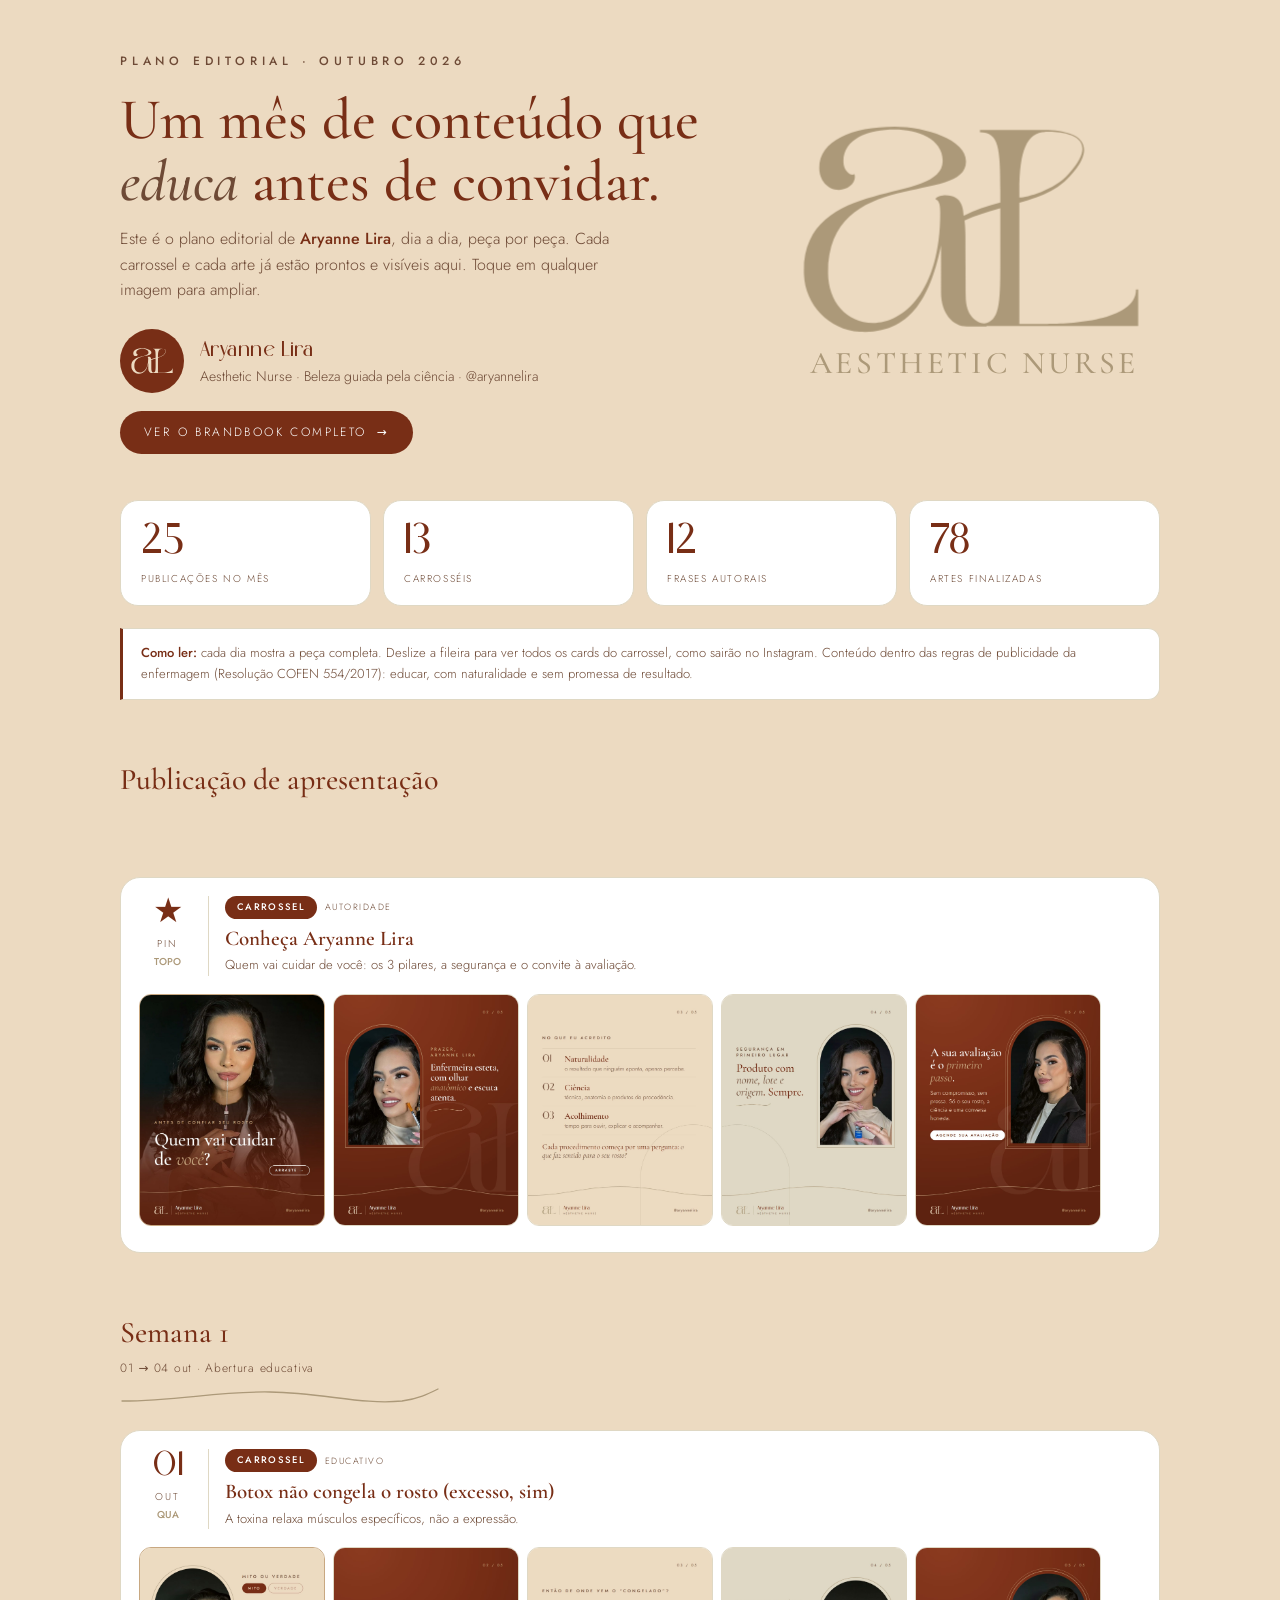
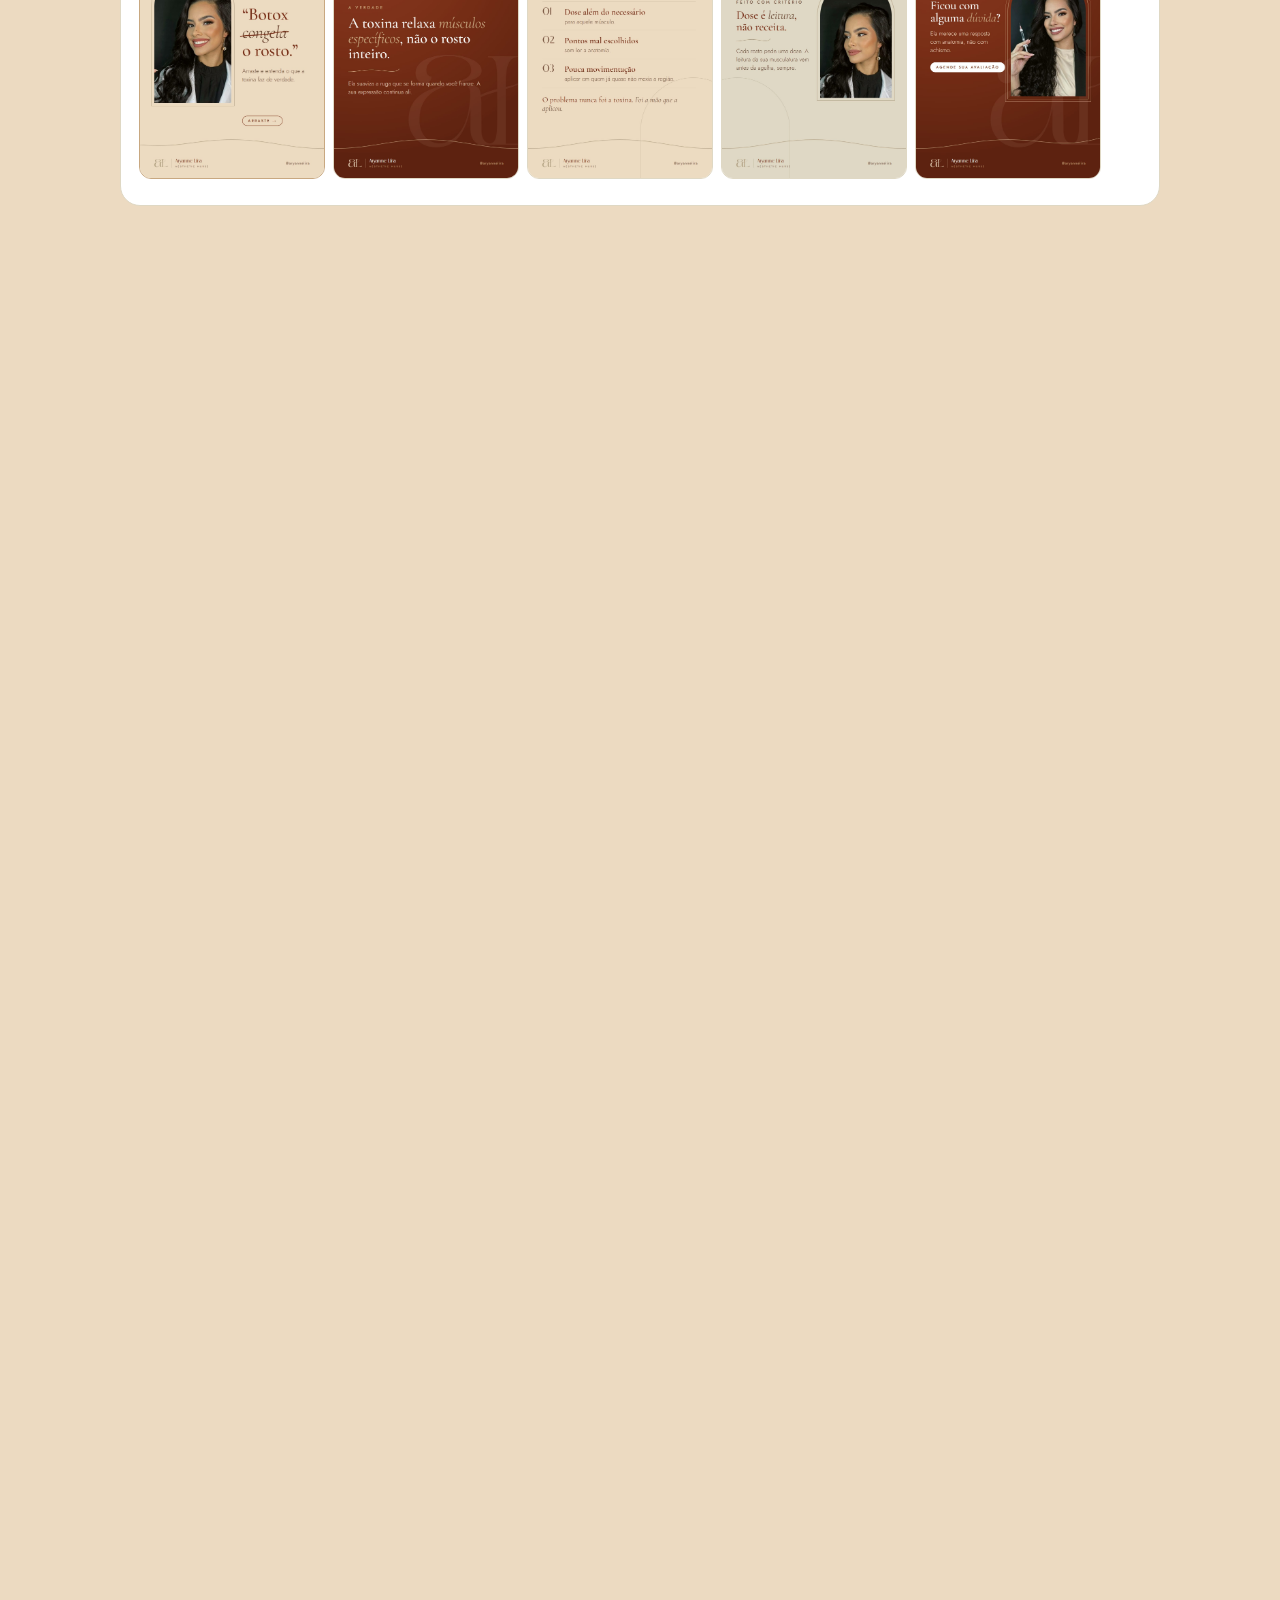
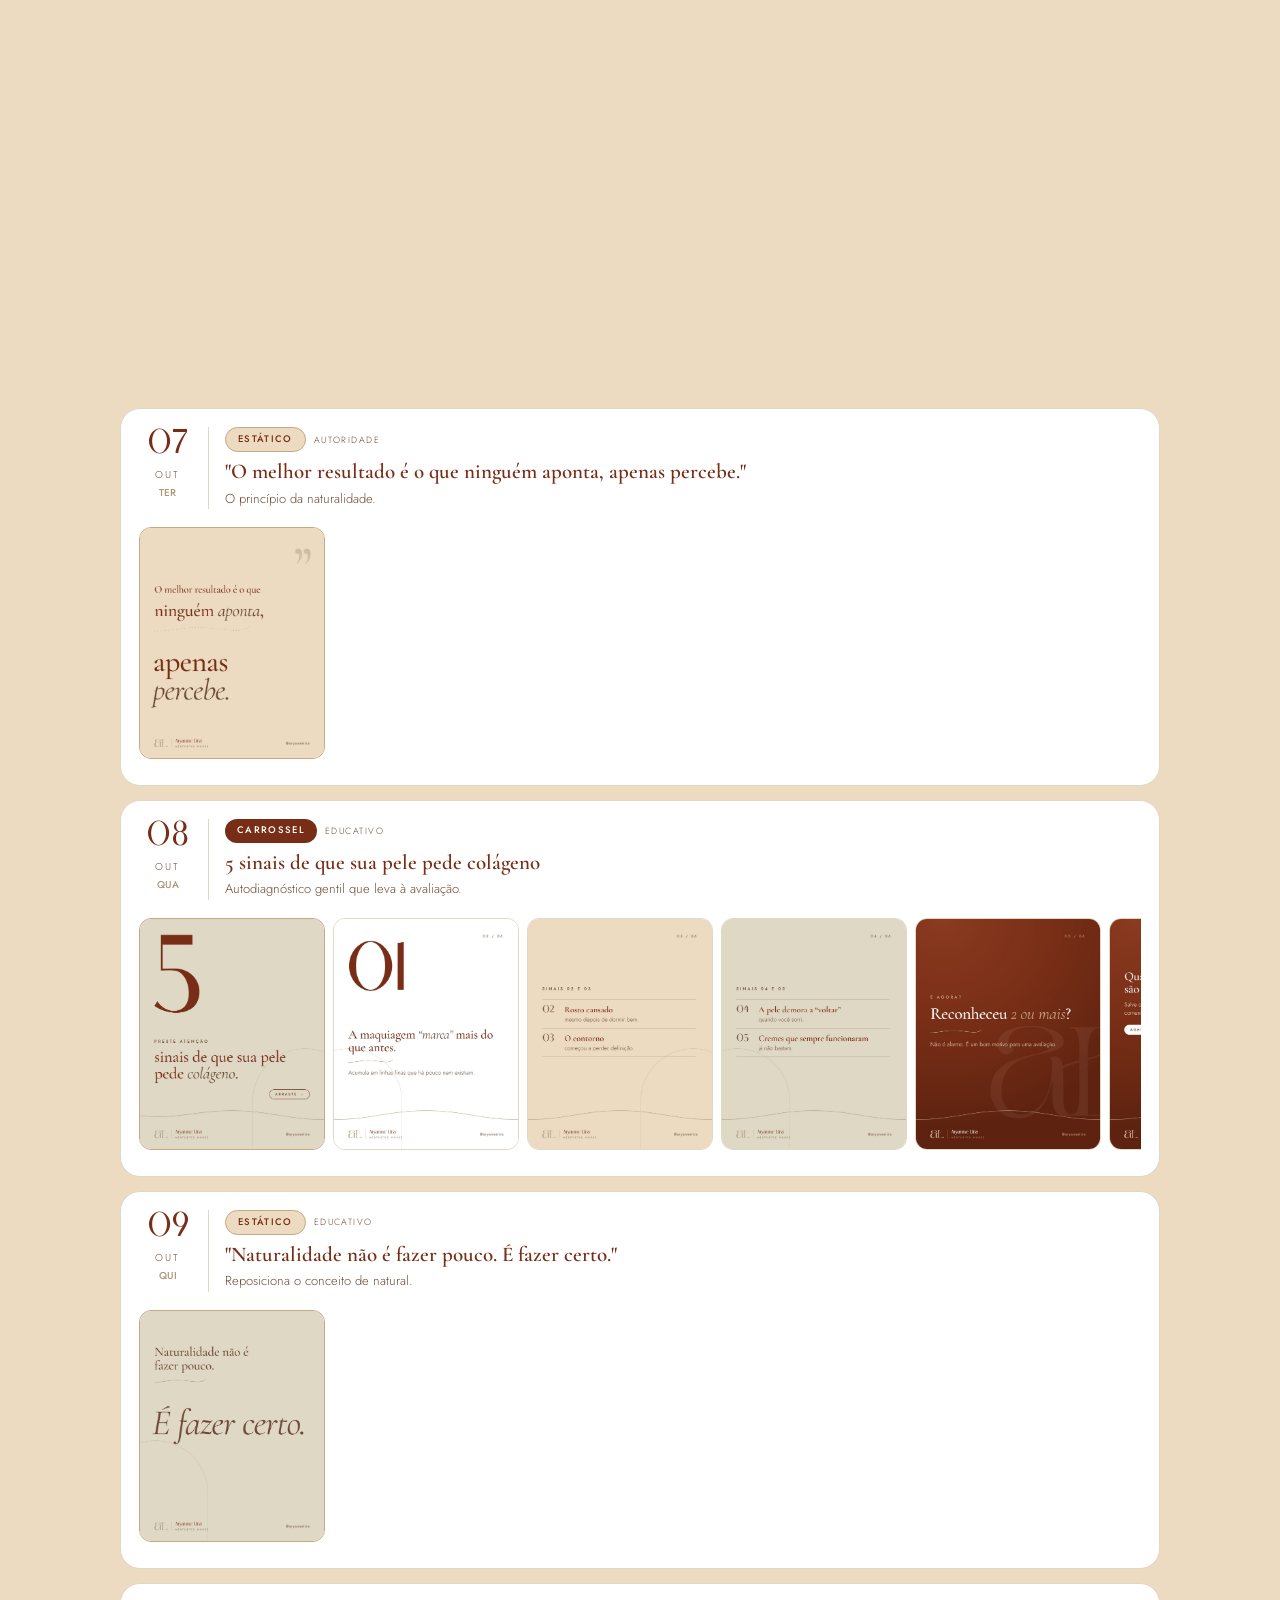
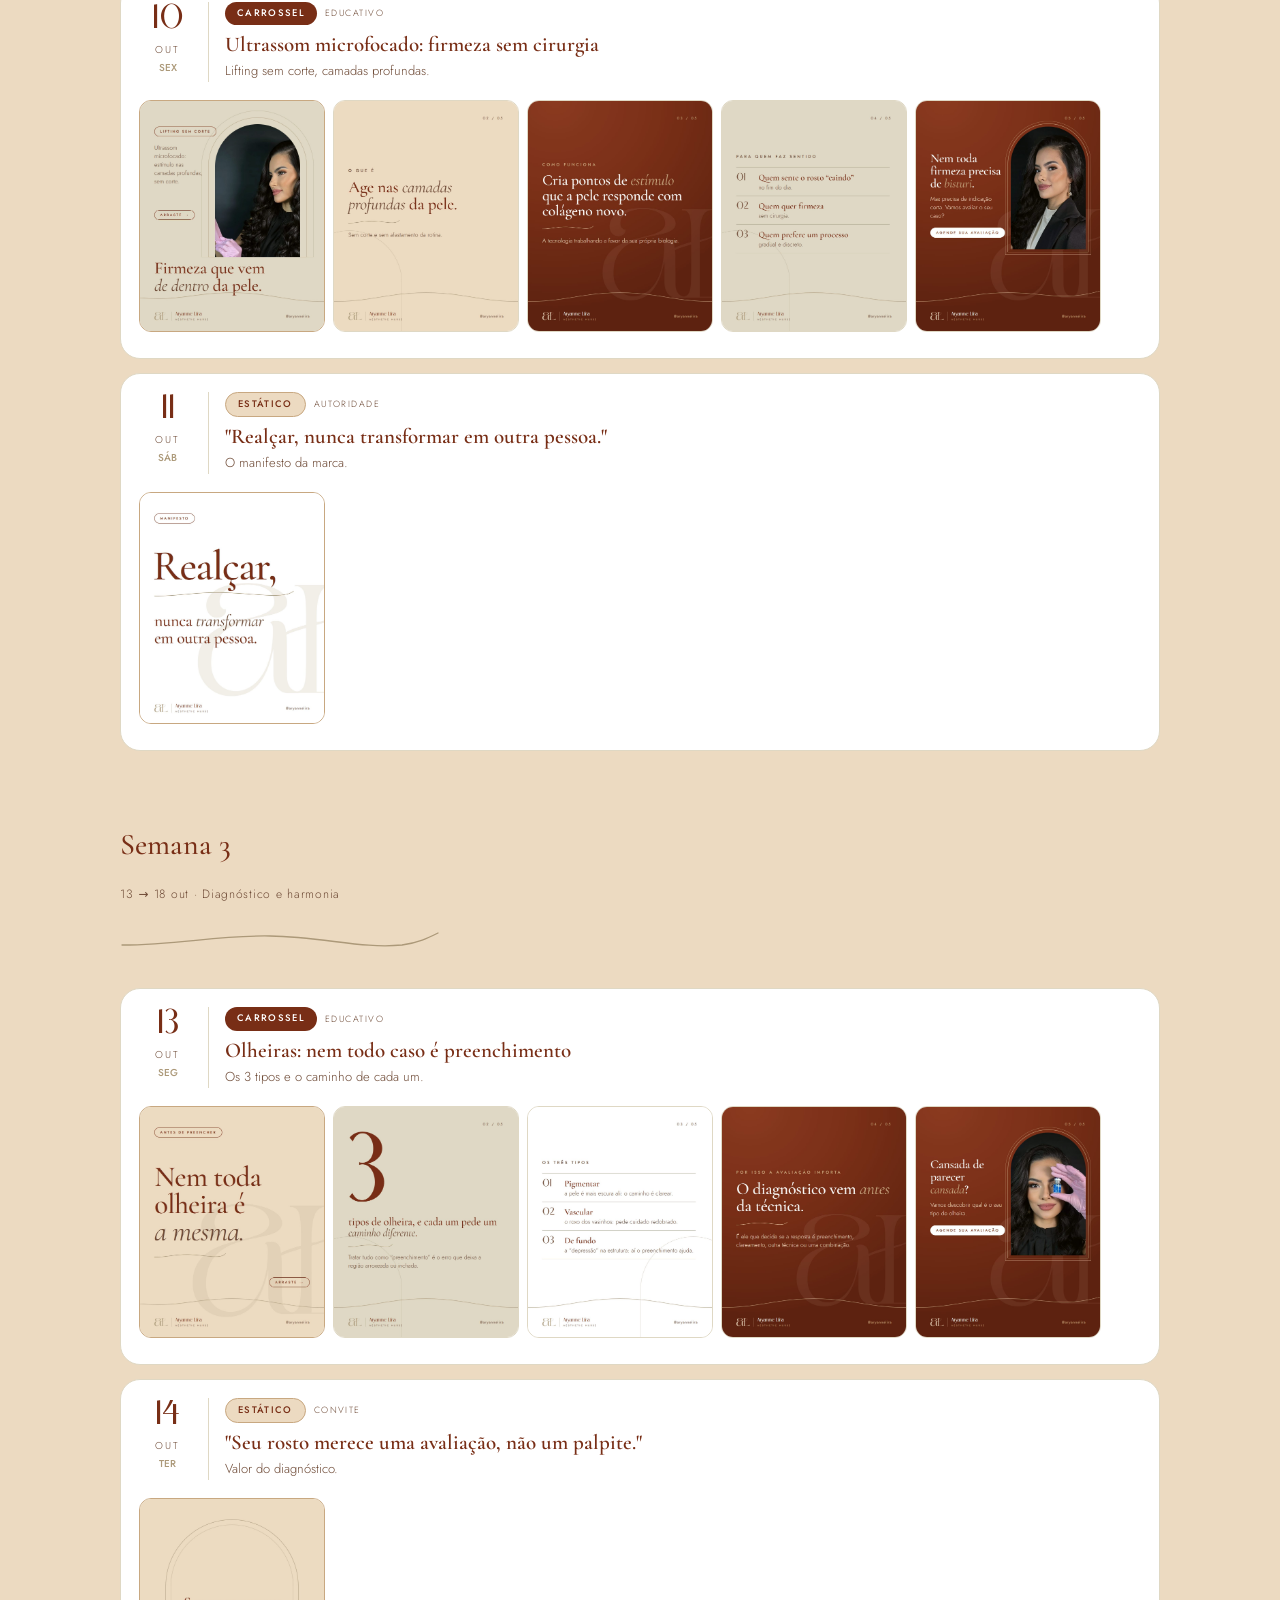
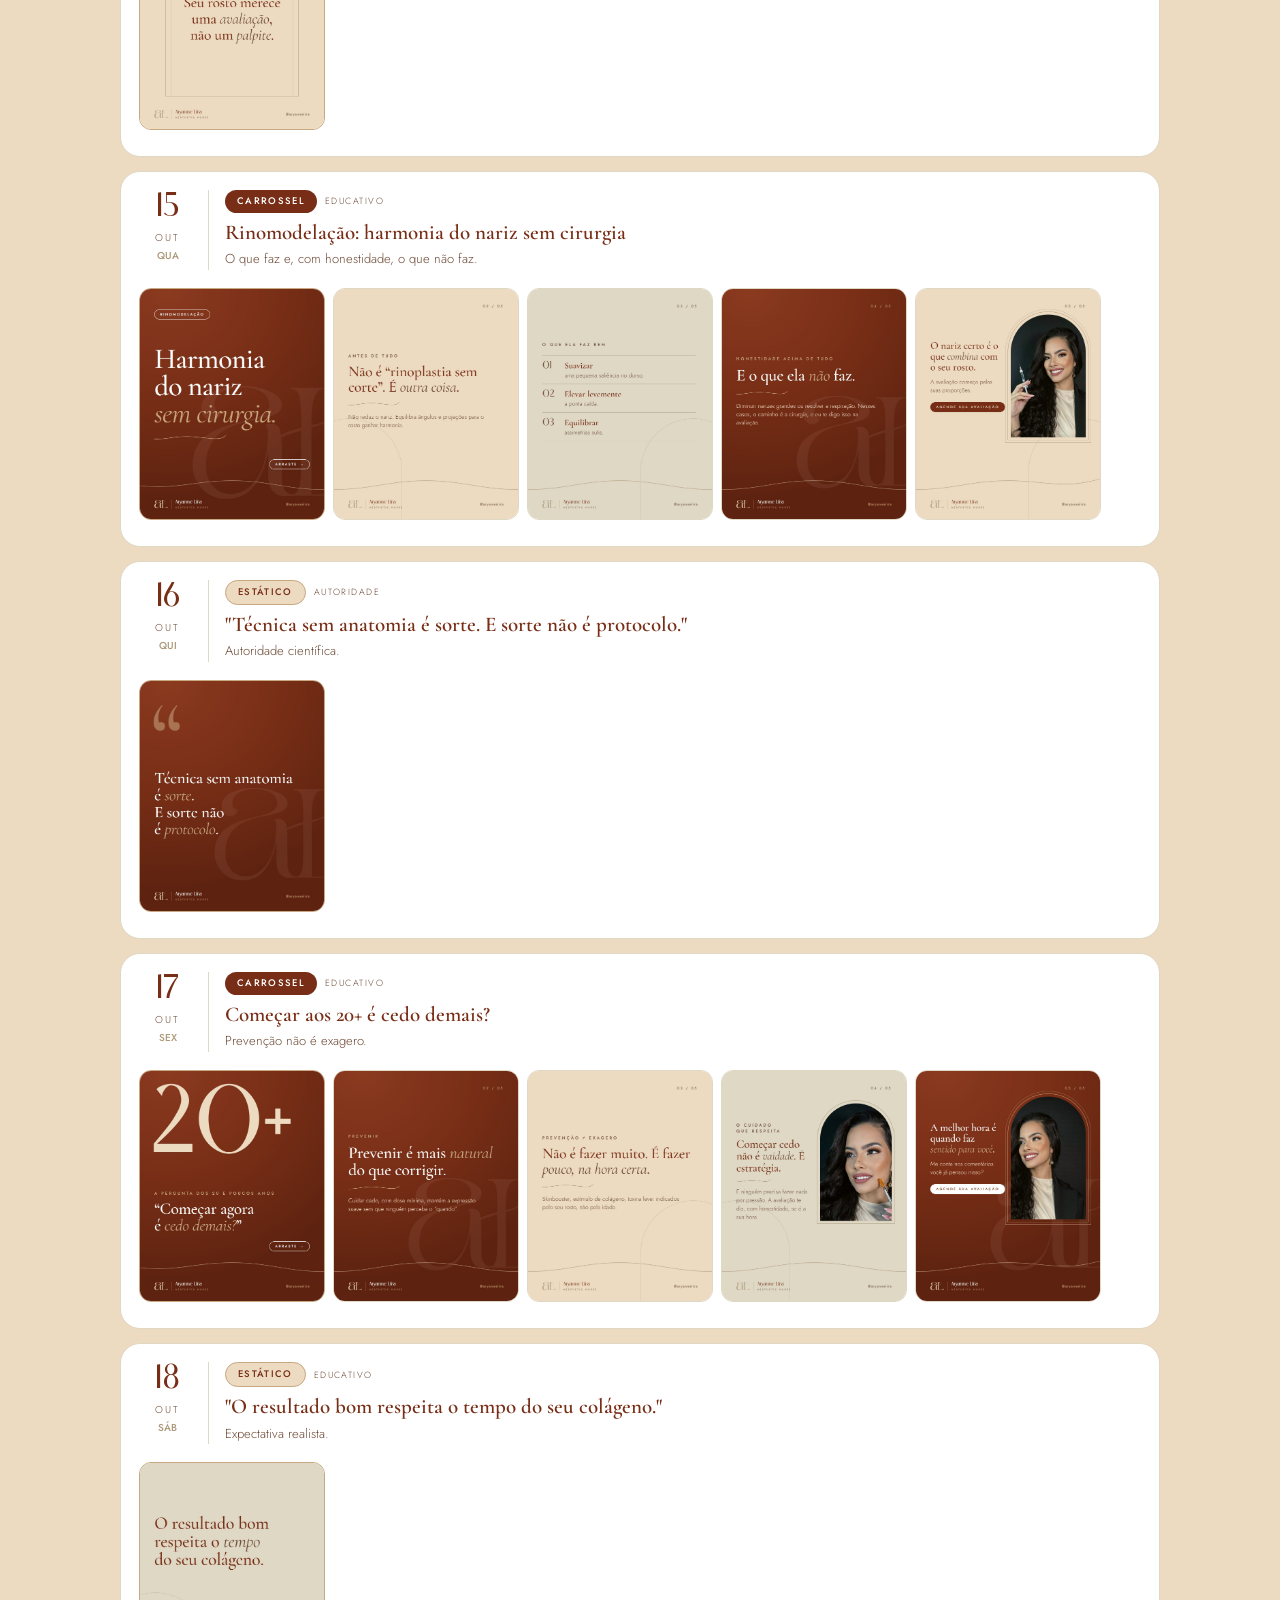
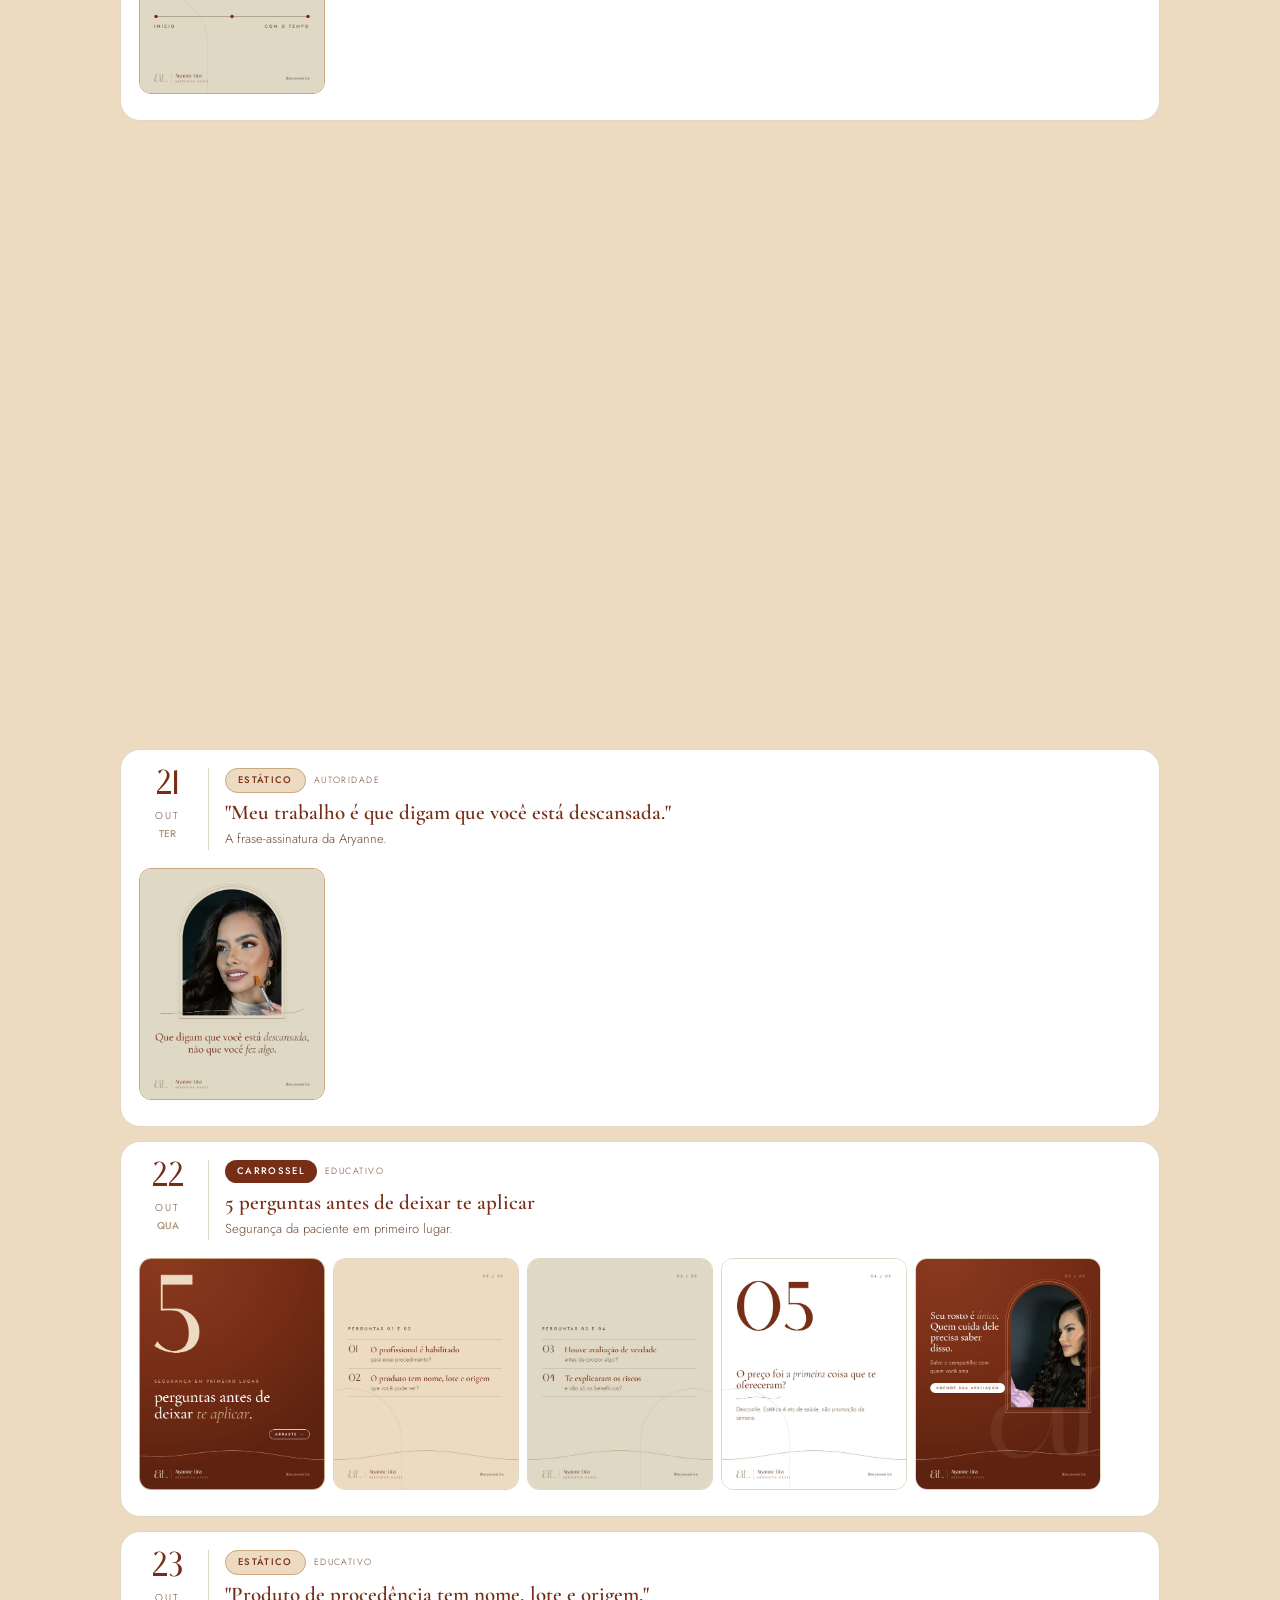
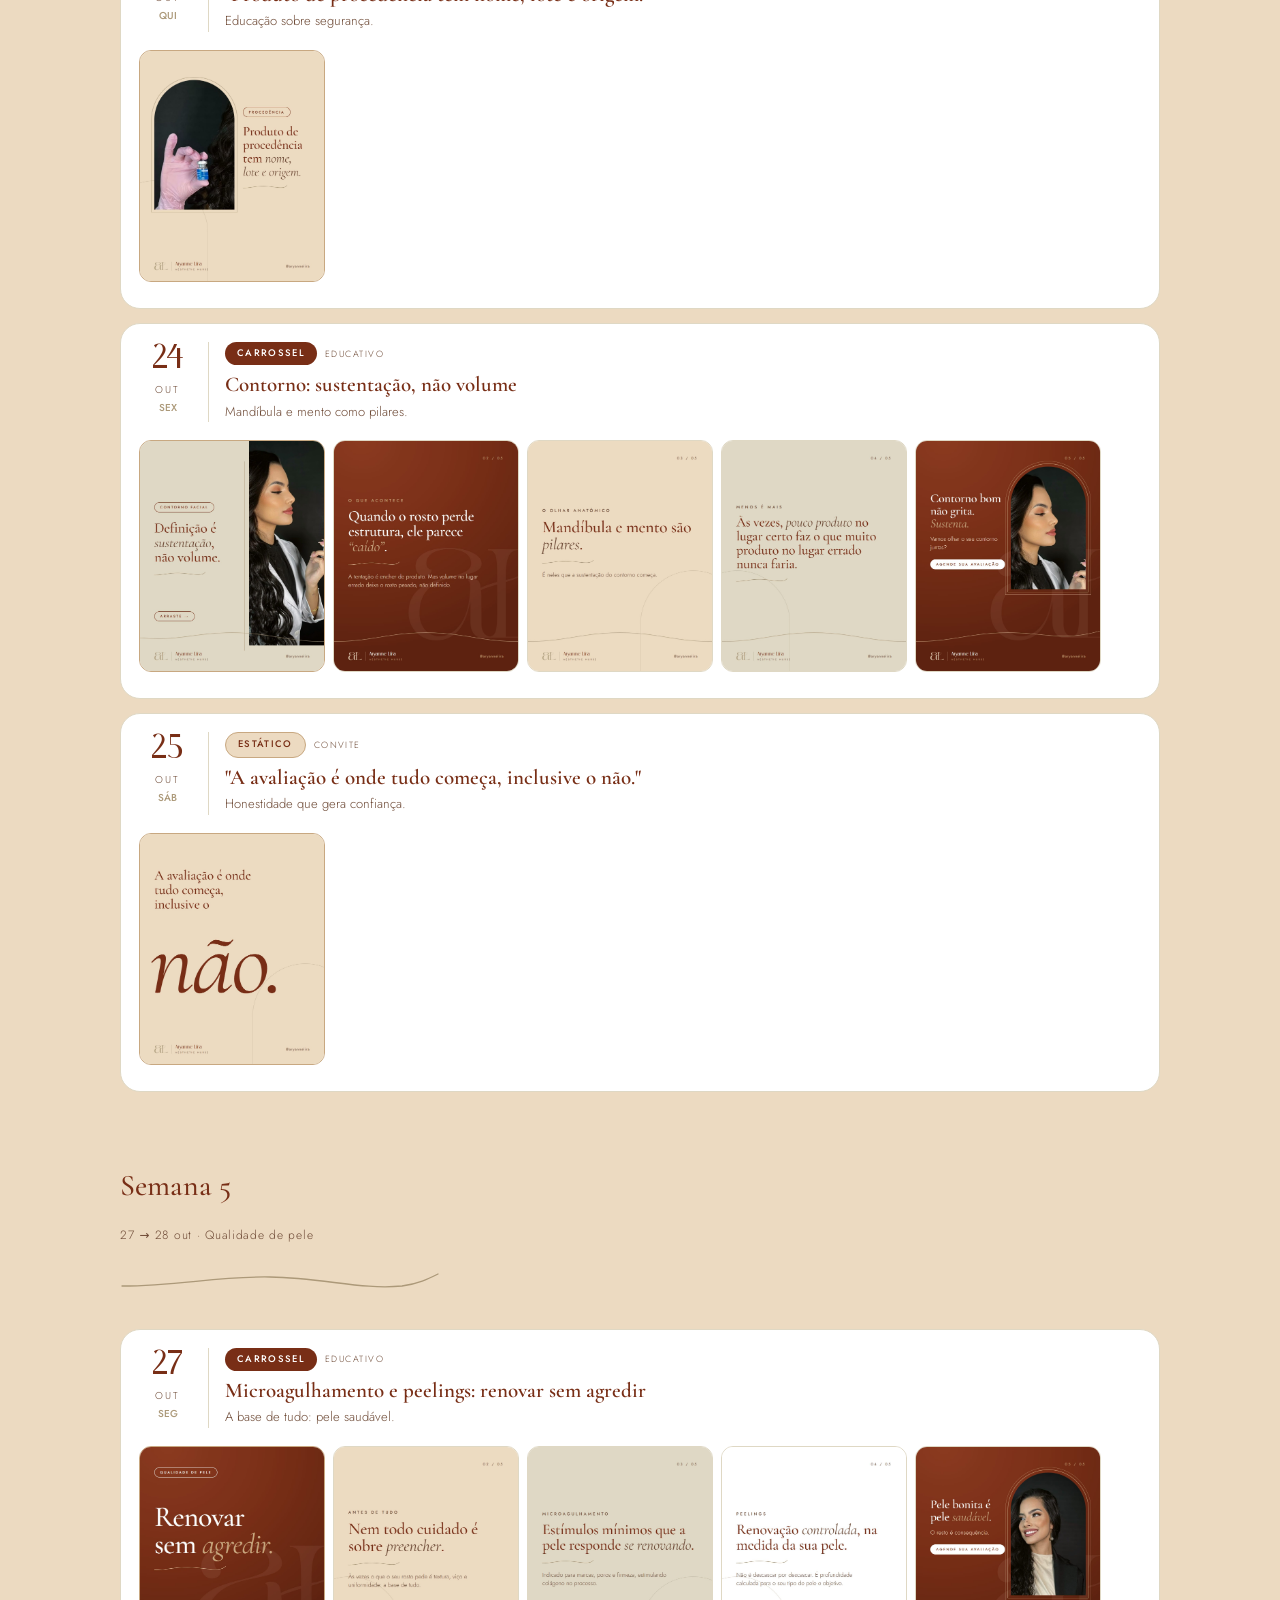
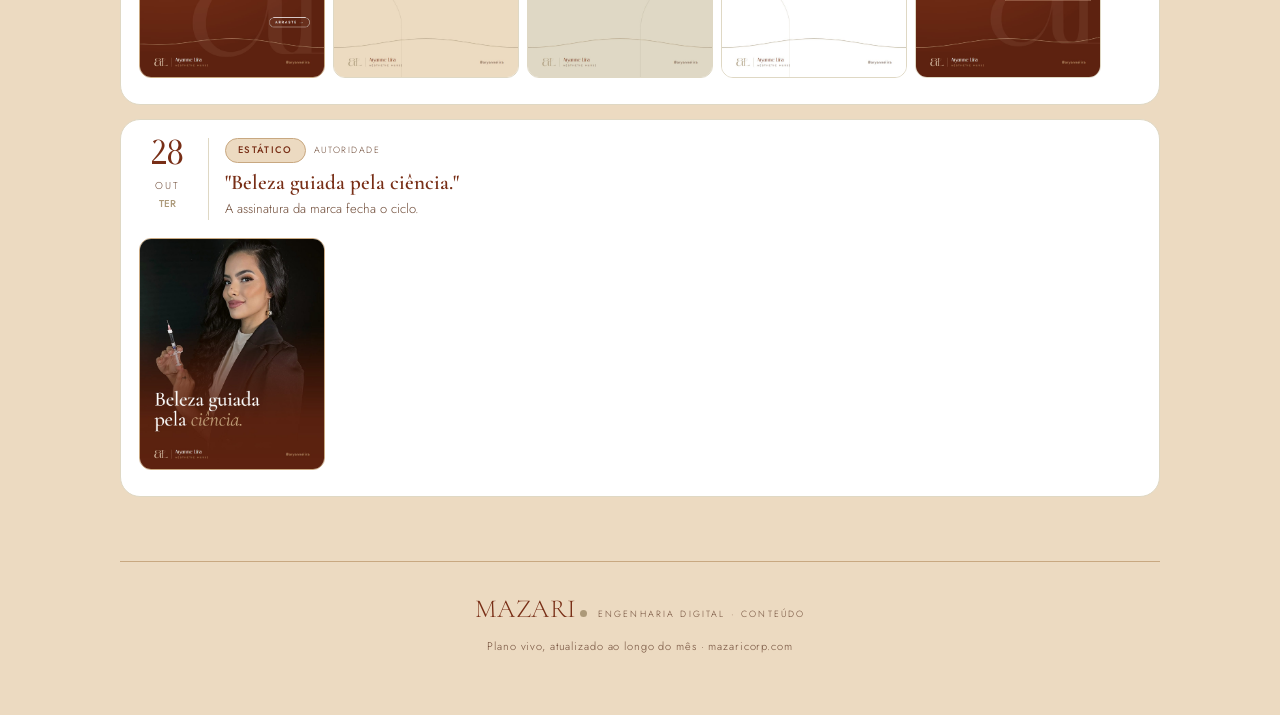
==== commit 8b88588b: "Artes v3: as 78 do plano editorial na identidade nova - 13 carrosséis e 12 estáticos refeitos em are" ====
--- a/index.html
+++ b/index.html
@@ -131,7 +131,7 @@
   <div class="date"><div class="d">★</div><div class="m">Pin</div><div class="w">Topo</div></div>
   <div><div class="meta"><span class="tag t-car">CARROSSEL</span><span class="fmt">Autoridade</span></div>
   <h3>Conheça Aryanne Lira</h3><p class="hook">Quem vai cuidar de você: os 3 pilares, a segurança e o convite à avaliação.</p></div></div>
-  <div class="strip"><img loading="lazy" src="car13/01.jpg?v=20260929" alt=""><img loading="lazy" src="car13/02.jpg?v=20260929" alt=""><img loading="lazy" src="car13/03.jpg?v=20260929" alt=""><img loading="lazy" src="car13/04.jpg?v=20260929" alt=""><img loading="lazy" src="car13/05.jpg?v=20260929" alt=""></div>
+  <div class="strip"><img loading="lazy" src="car13/01.jpg?v=20261026" alt=""><img loading="lazy" src="car13/02.jpg?v=20261026" alt=""><img loading="lazy" src="car13/03.jpg?v=20261026" alt=""><img loading="lazy" src="car13/04.jpg?v=20261026" alt=""><img loading="lazy" src="car13/05.jpg?v=20261026" alt=""></div>
 </div></div>
 
 <div id="grade"></div>
@@ -150,7 +150,7 @@
   ['01','OUT','QUA','car','Educativo','Botox não congela o rosto (excesso, sim)','A toxina relaxa músculos específicos, não a expressão.',['car01',5]],
   ['02','OUT','QUI','est','Autoridade','"Um rosto mais descansado, com a sua expressão de sempre."','A promessa central da marca, em uma frase.',['est','e01']],
   ['03','OUT','SEX','car','Educativo','Preenchimento labial: 3 mitos','Artificial, dor e "todo mundo percebe", desfeitos.',['car02',5]],
-  ['04','OUT','SÁB','est','Convite','"Agenda de outubro aberta para avaliações."','Convite suave, sem promoção.',['est','e02']]
+  ['04','OUT','SÁB','est','Convite','"Agenda aberta para avaliações."','Convite suave, sem promoção.',['est','e02']]
  ]},
  { t:'Semana 2', s:'06 → 11 out · Colágeno e firmeza', days:[
   ['06','OUT','SEG','car','Educativo','Colágeno não se repõe com creme. Se estimula.','O que o bioestimulador realmente faz.',['car03',5]],
@@ -165,7 +165,7 @@
   ['14','OUT','TER','est','Convite','"Seu rosto merece uma avaliação, não um palpite."','Valor do diagnóstico.',['est','e06']],
   ['15','OUT','QUA','car','Educativo','Rinomodelação: harmonia do nariz sem cirurgia','O que faz e, com honestidade, o que não faz.',['car07',5]],
   ['16','OUT','QUI','est','Autoridade','"Técnica sem anatomia é sorte. E sorte não é protocolo."','Autoridade científica.',['est','e07']],
-  ['17','OUT','SEX','car','Educativo','Começar aos 20+ é cedo demais?','Prevenção ≠ exagero.',['car08',5]],
+  ['17','OUT','SEX','car','Educativo','Começar aos 20+ é cedo demais?','Prevenção não é exagero.',['car08',5]],
   ['18','OUT','SÁB','est','Educativo','"O resultado bom respeita o tempo do seu colágeno."','Expectativa realista.',['est','e08']]
  ]},
  { t:'Semana 4', s:'20 → 25 out · Verdade e segurança', days:[
@@ -183,9 +183,9 @@
 ];
 const FIO = '<svg class="fio-c" viewBox="0 0 320 22" aria-hidden="true"><path pathLength="1" d="M2 15C60 15 96 5 150 6s92 13 132 9c16-2 26-7 36-12"/></svg>';
 function gallery(g){
-  if (g[0]==='est') return `<div class="strip"><img loading="lazy" src="est/${g[1]}.jpg?v=20260929" alt=""></div>`;
+  if (g[0]==='est') return `<div class="strip"><img loading="lazy" src="est/${g[1]}.jpg?v=20261026" alt=""></div>`;
   const [pc,n]=g; let s='<div class="strip">';
-  for(let i=1;i<=n;i++) s+=`<img loading="lazy" src="${pc}/${String(i).padStart(2,'0')}.jpg?v=20260929" alt="">`;
+  for(let i=1;i<=n;i++) s+=`<img loading="lazy" src="${pc}/${String(i).padStart(2,'0')}.jpg?v=20261026" alt="">`;
   return s+'</div>';
 }
 document.getElementById('grade').innerHTML = weeks.map(w=>`
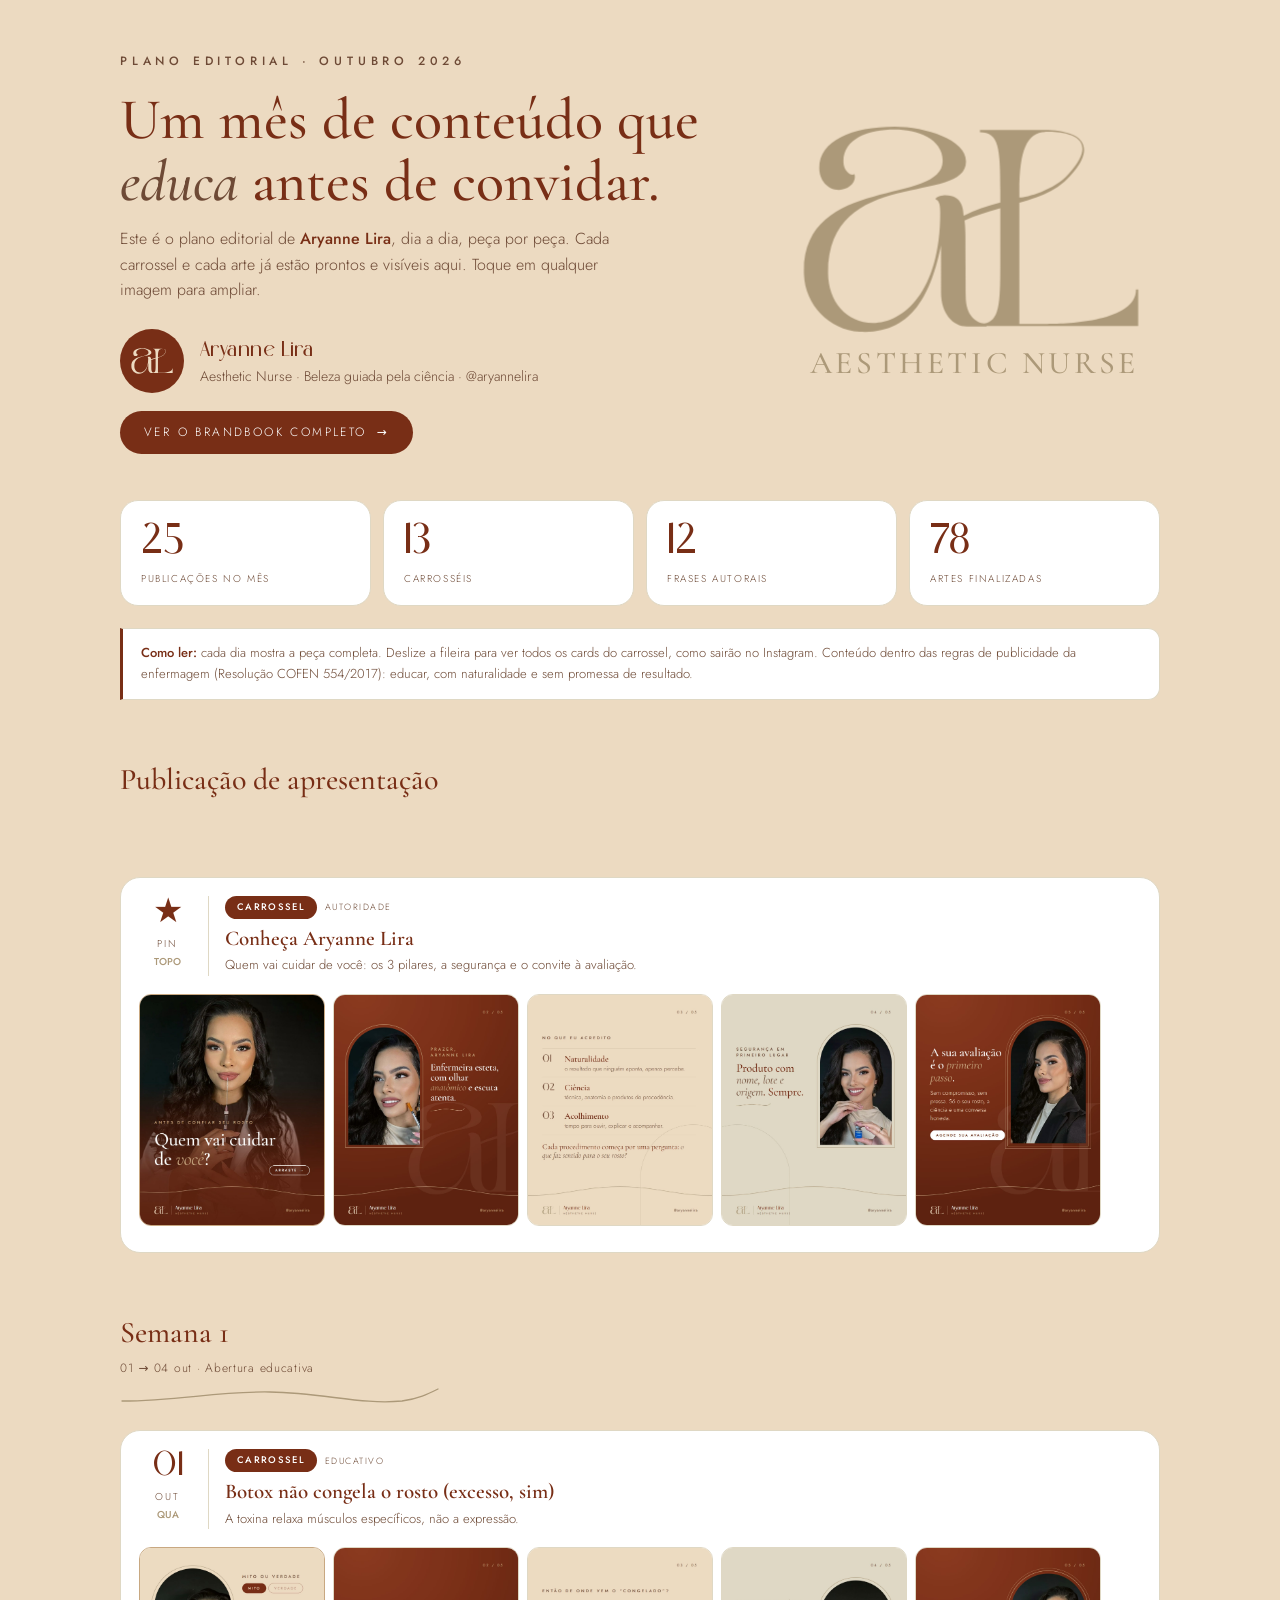
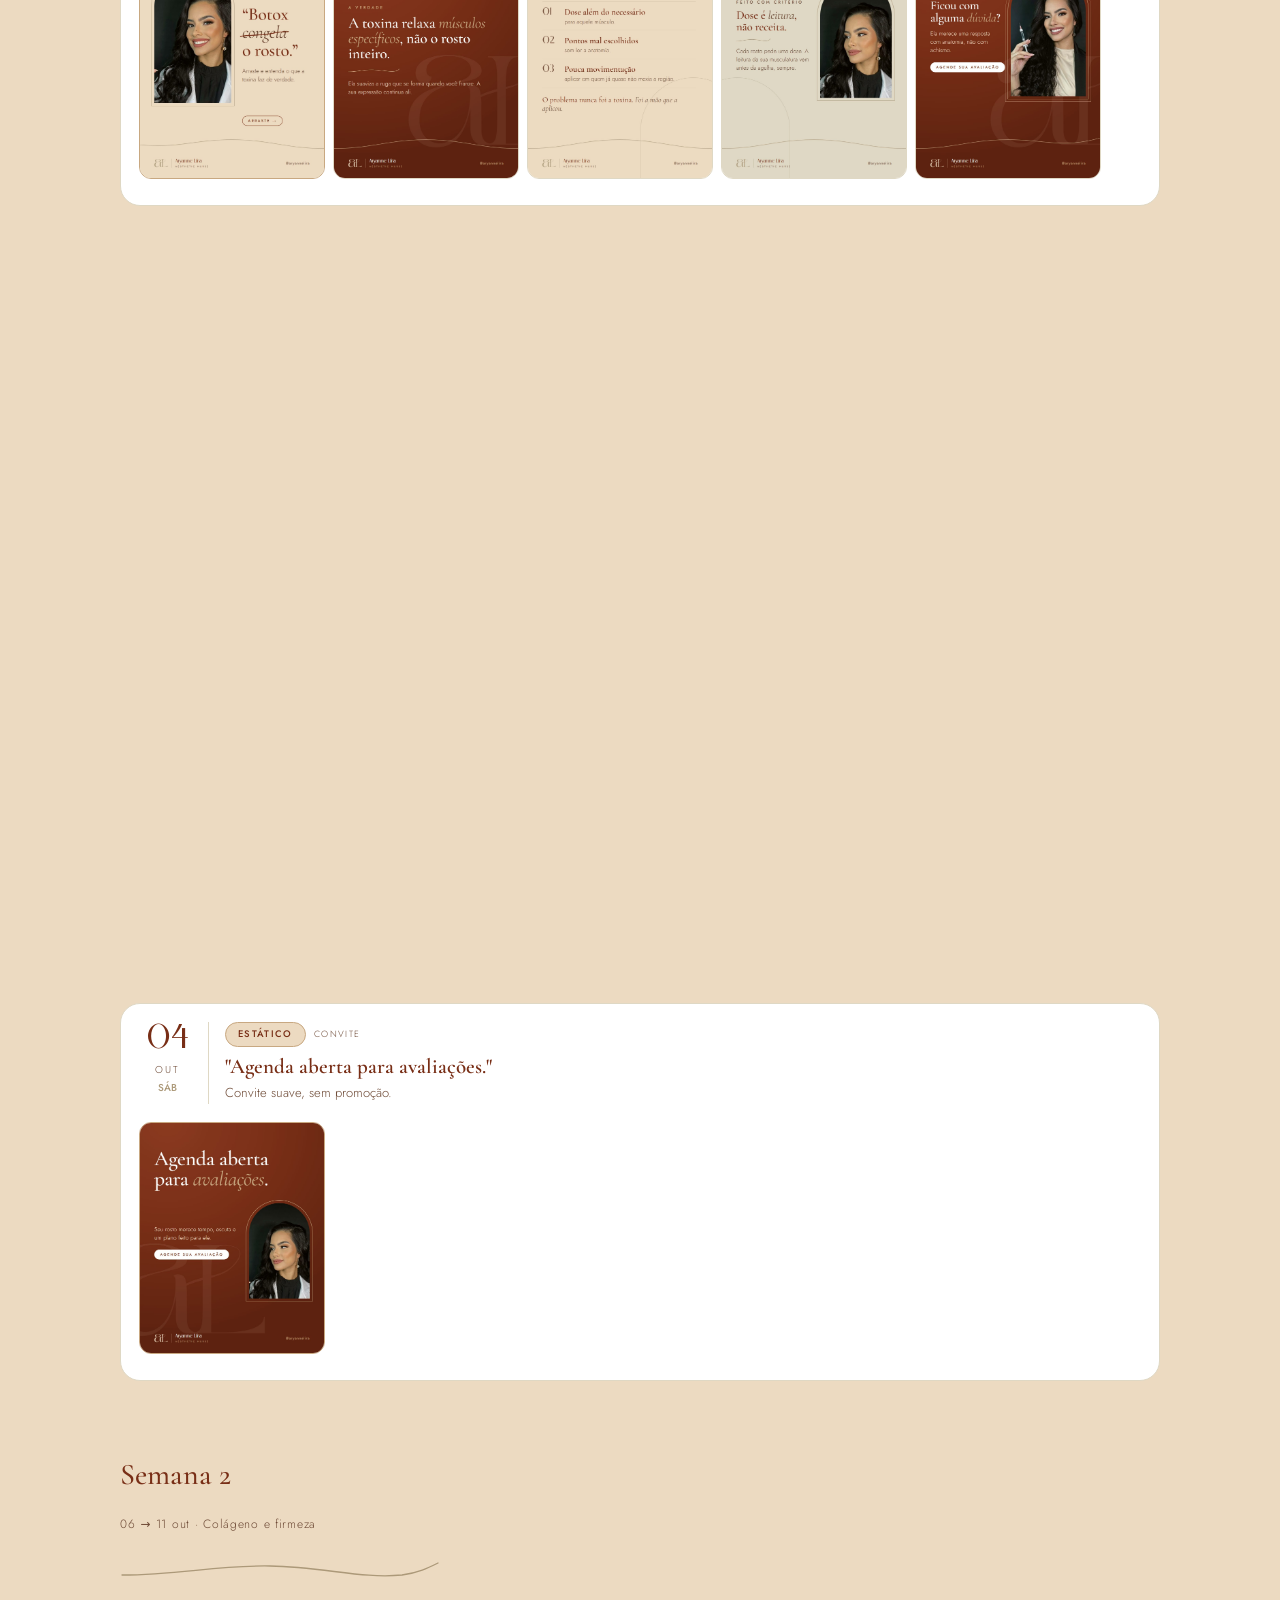
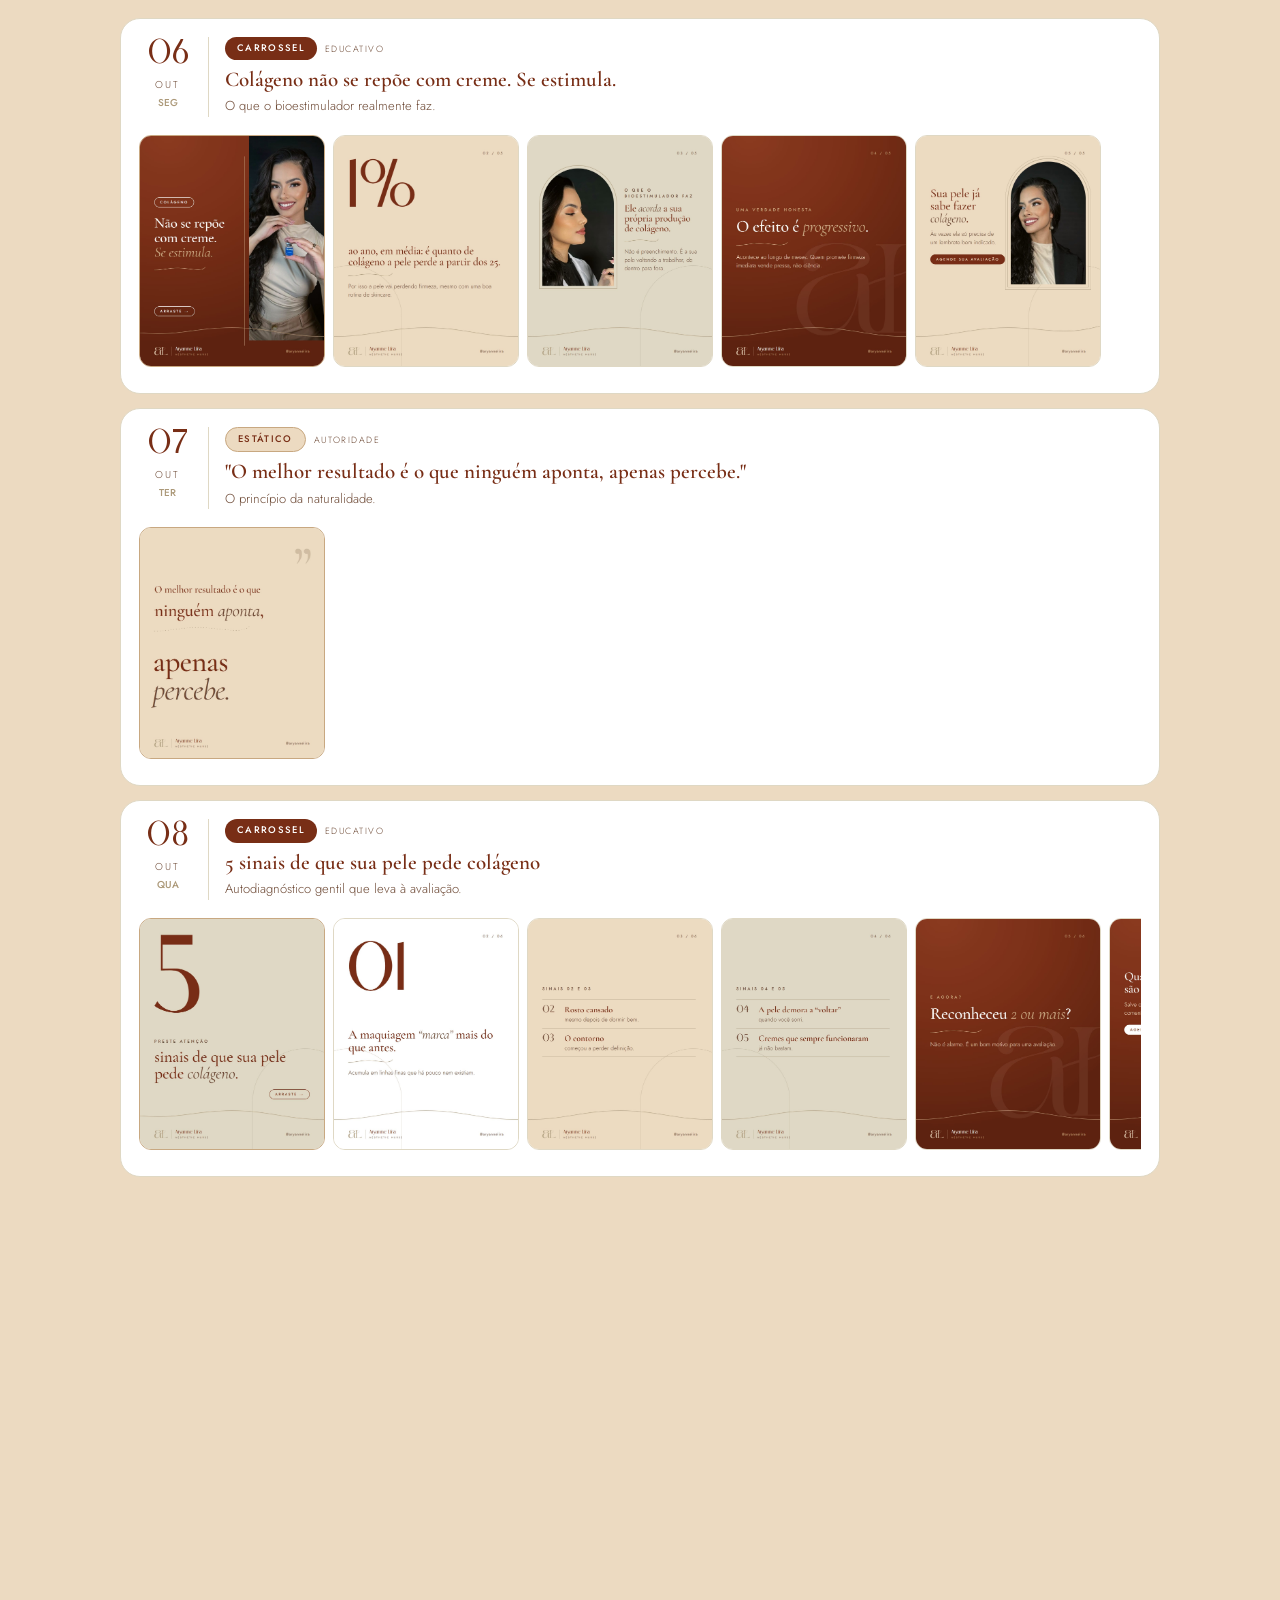
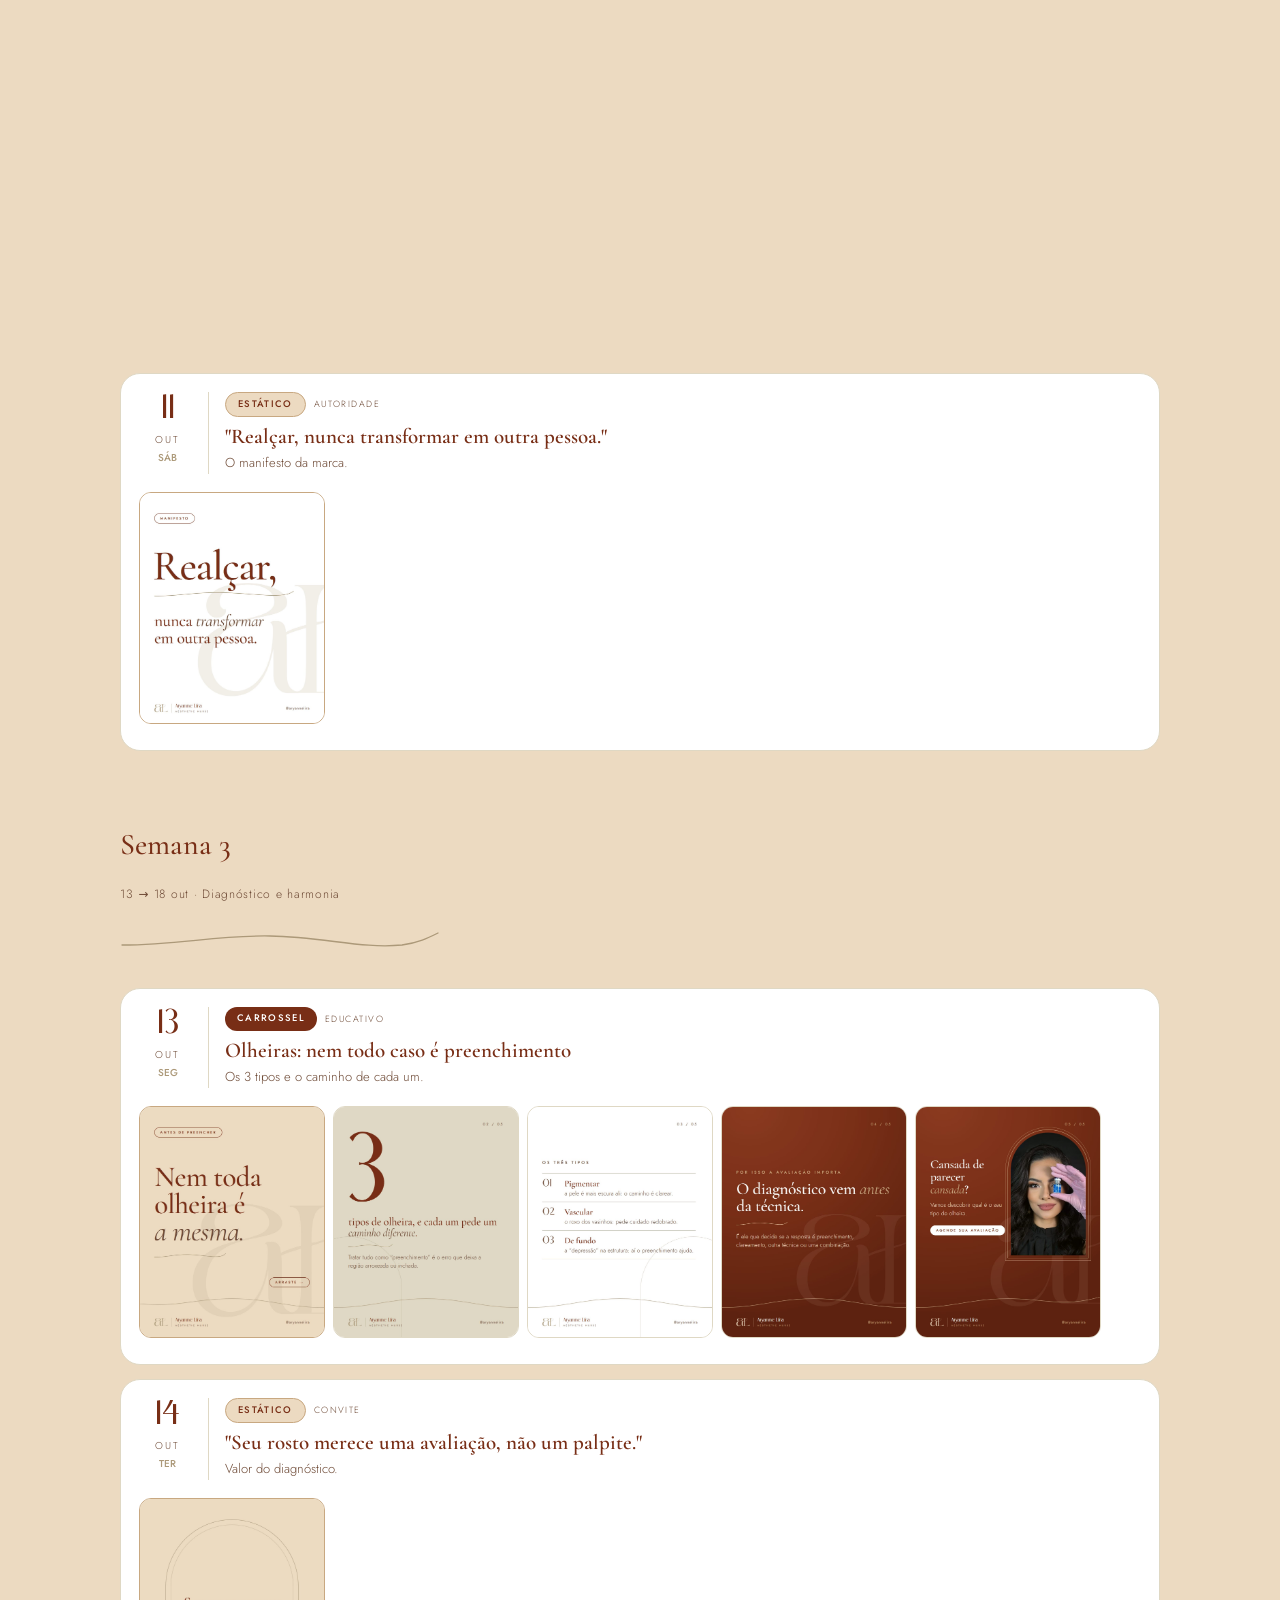
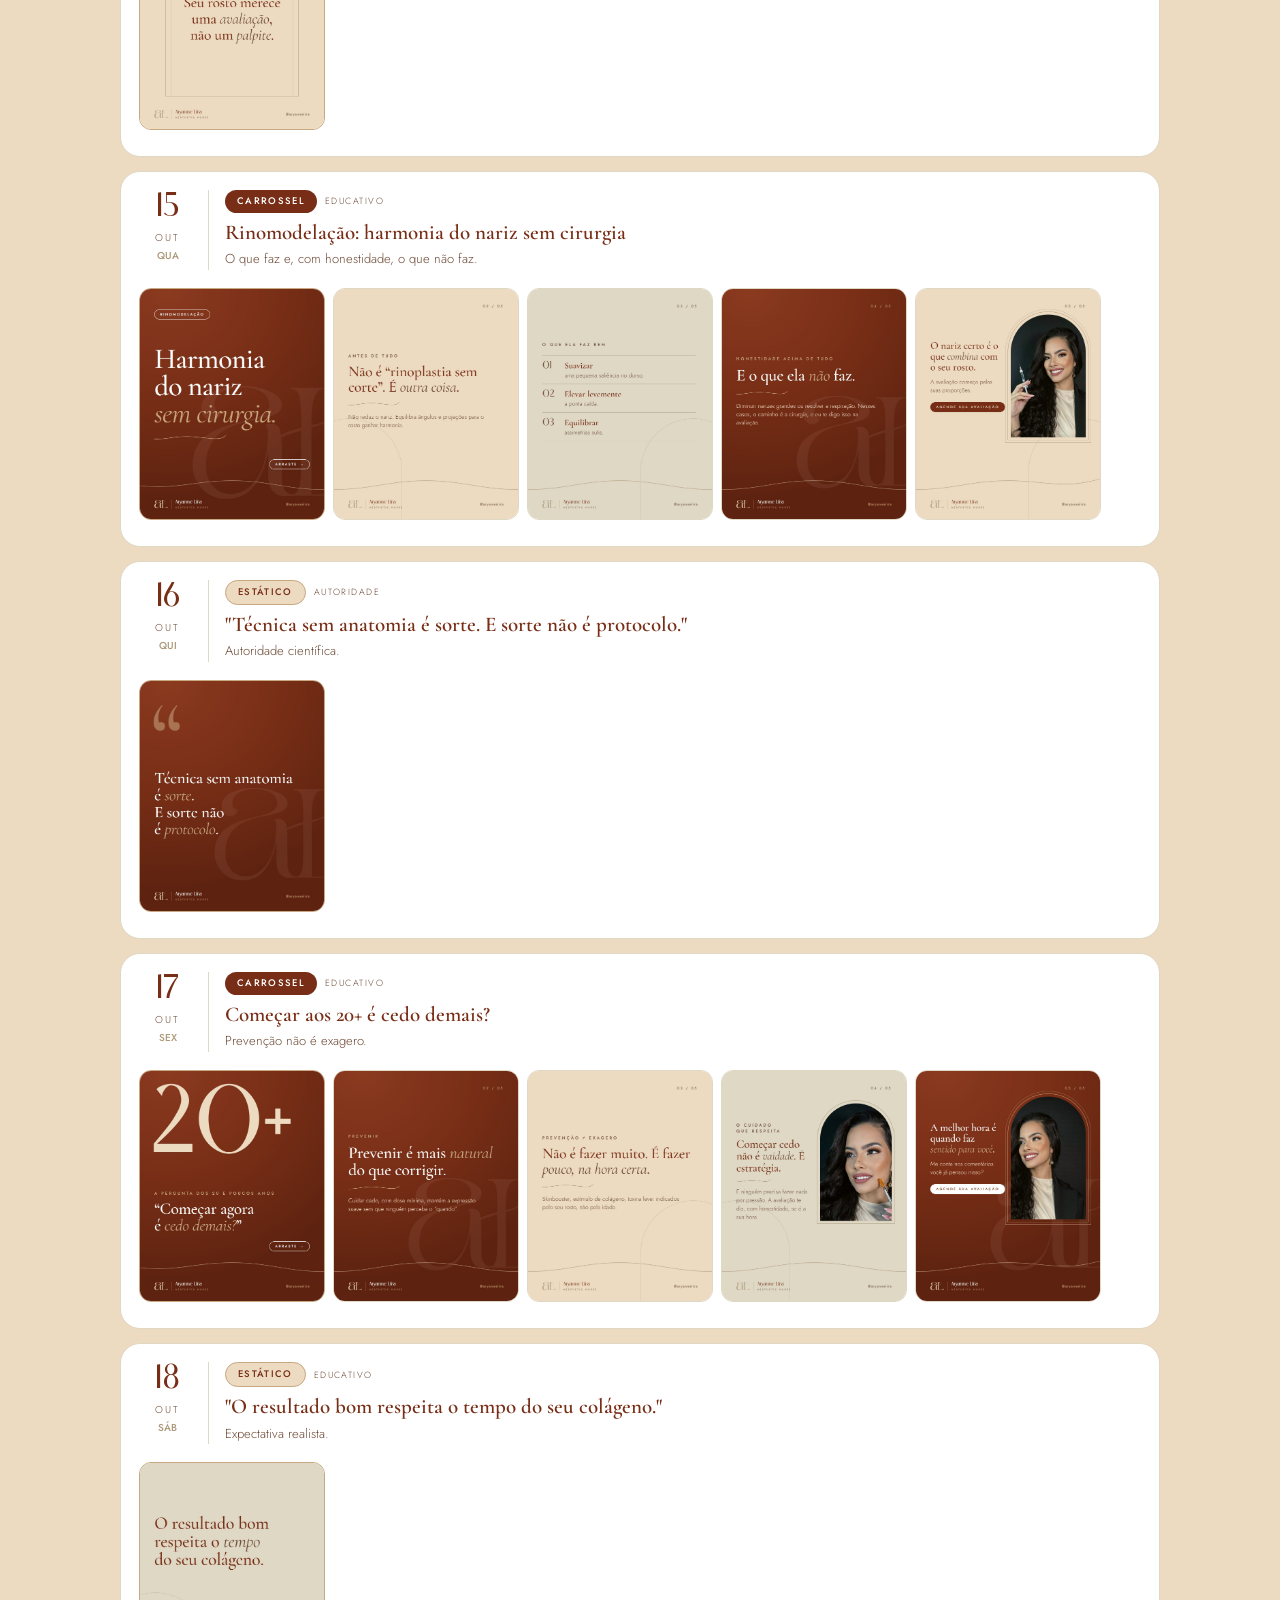
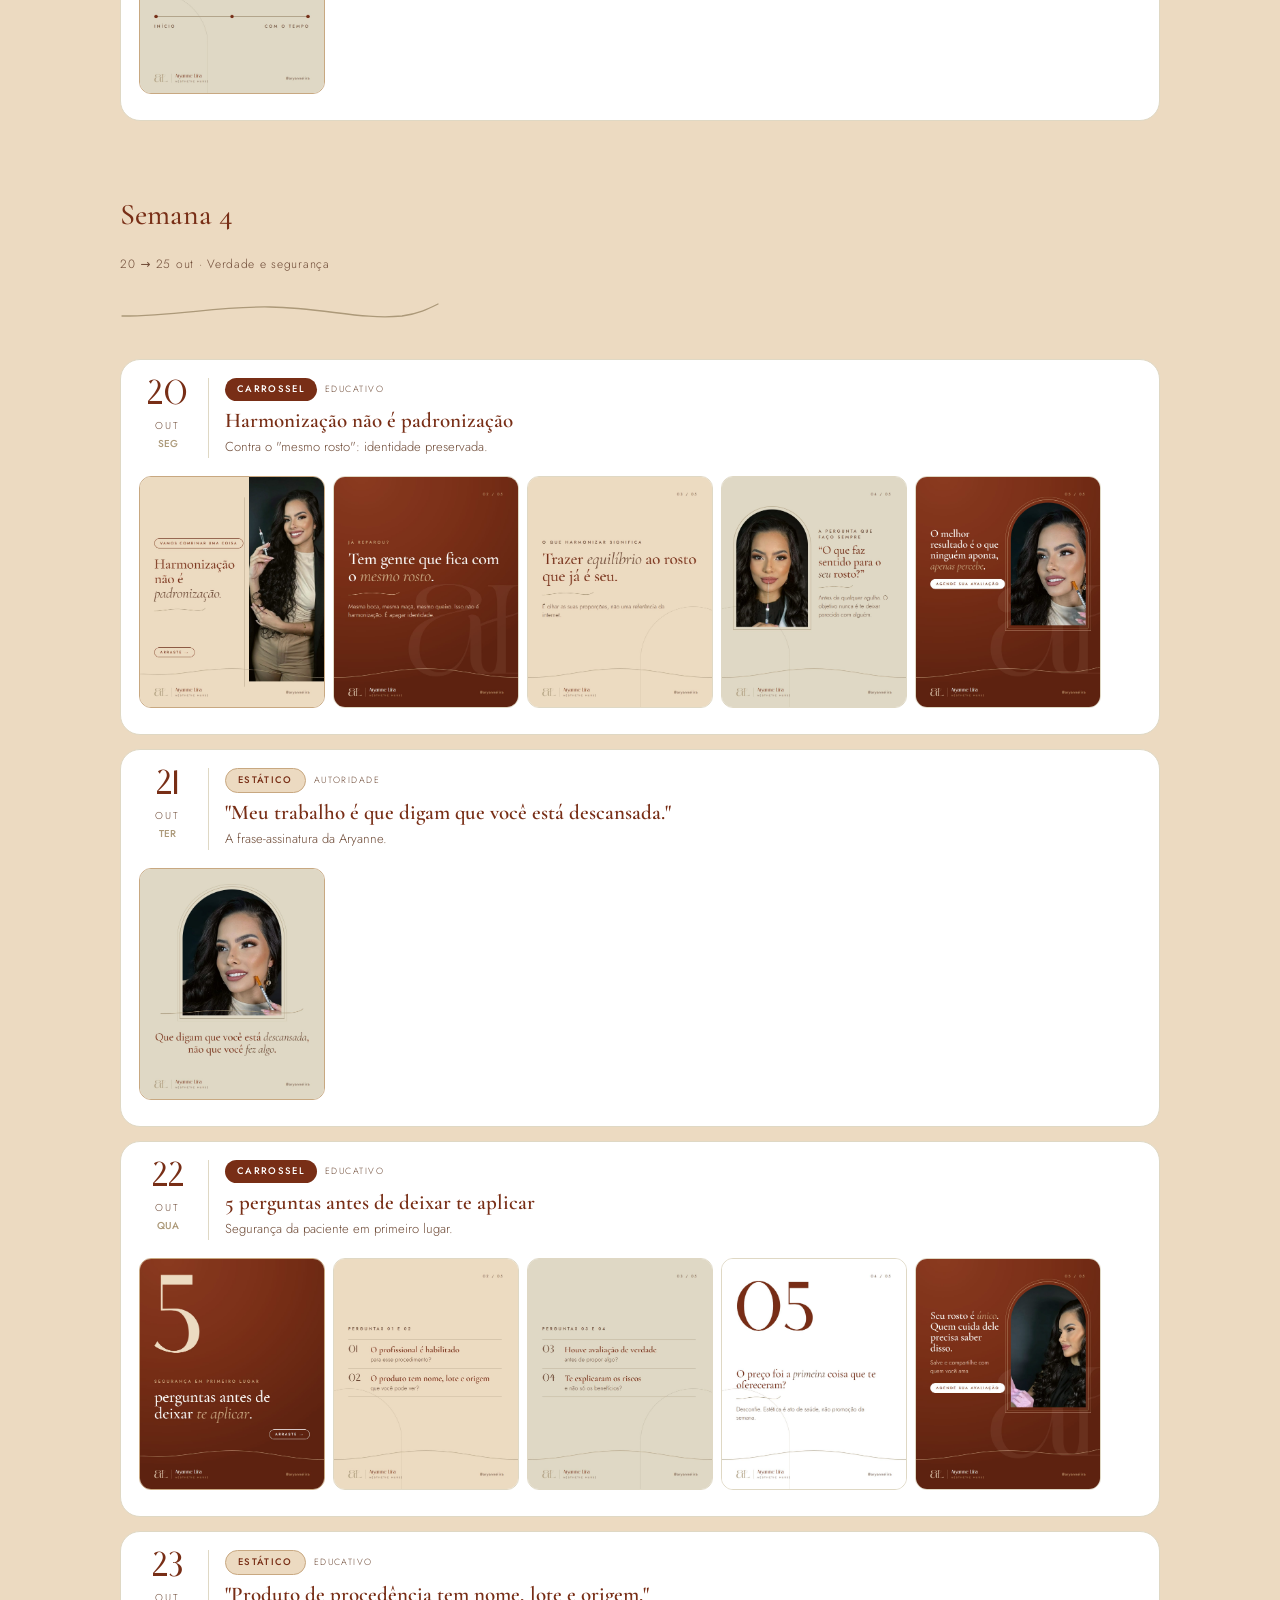
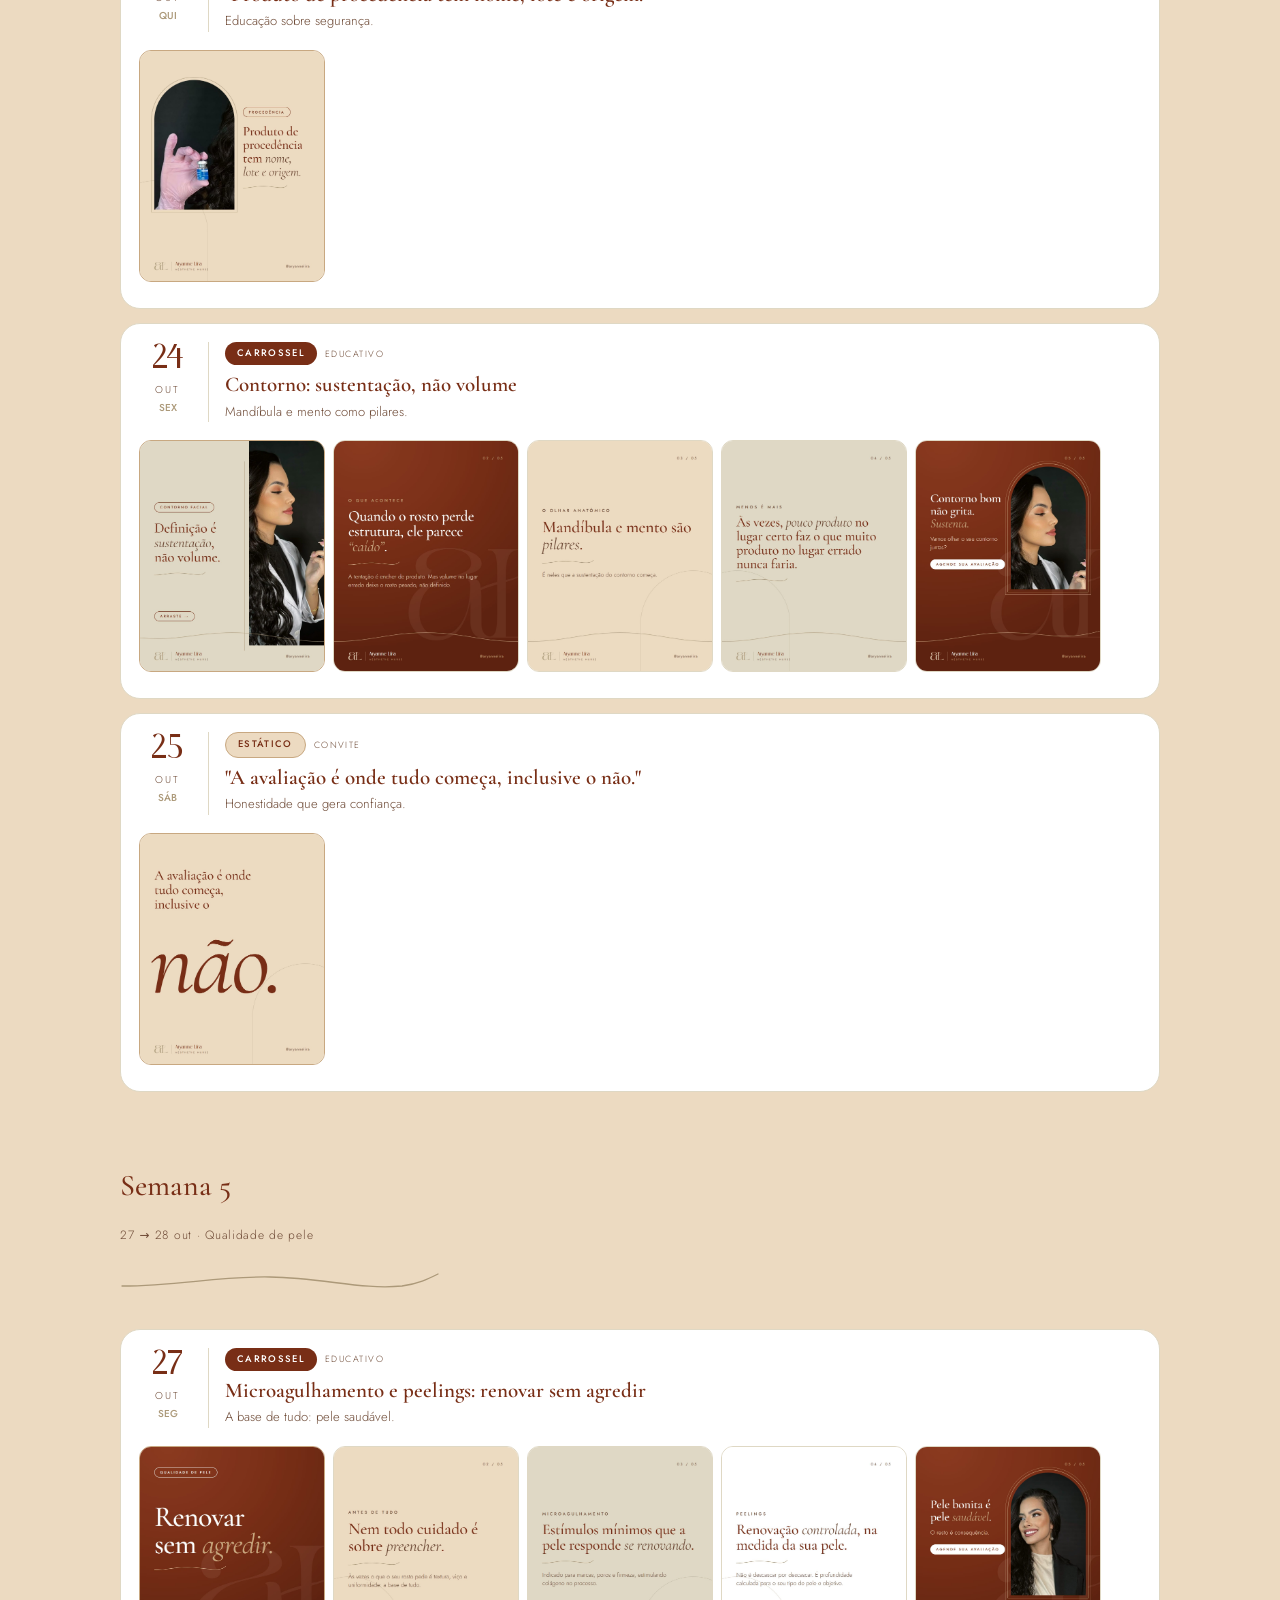
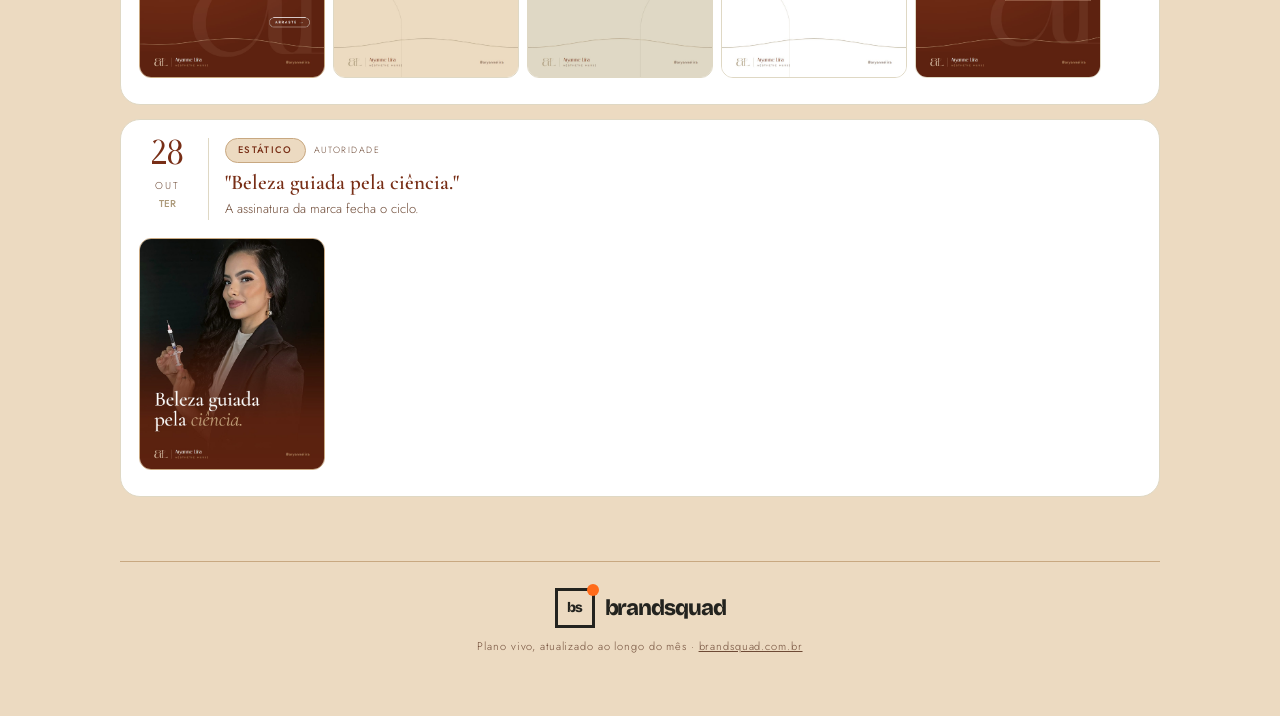
==== commit 804ae511: "Rodapé assinado pela BrandSquad Sai a assinatura MAZARI (mazaricorp.com) e entra a logo da BrandSqua" ====
--- a/index.html
+++ b/index.html
@@ -21,7 +21,7 @@
 <meta name="twitter:image" content="https://aryannelira.vercel.app/og.jpg?v=20261024">
 <title>Plano Editorial Aryanne Lira</title>
 <link rel="preconnect" href="https://fonts.googleapis.com"><link rel="preconnect" href="https://fonts.gstatic.com" crossorigin>
-<link href="https://fonts.googleapis.com/css2?family=Cormorant+Garamond:ital,wght@0,400;0,500;0,600;1,400;1,500&family=Jost:wght@300;400;500&display=swap" rel="stylesheet">
+<link href="https://fonts.googleapis.com/css2?family=Cormorant+Garamond:ital,wght@0,400;0,500;0,600;1,400;1,500&family=Jost:wght@300;400;500&family=Bricolage+Grotesque:wght@800&text=bsrandqu&display=swap" rel="stylesheet">
 <link rel="preload" href="/assets/marca/horagen.woff2" as="font" type="font/woff2" crossorigin>
 <link rel="stylesheet" href="/assets/marca/marca.css?v=20261024">
 <style>
@@ -84,12 +84,14 @@
   #lb.on{opacity:1;pointer-events:auto}
   #lb img{max-height:92vh;max-width:94vw;border-radius:14px;transform:scale(.96);transition:transform .45s var(--ease)}
   #lb.on img{transform:none}
-  /* rodapé — MAZARI */
-  footer{margin-top:64px;border-top:1px solid var(--caramelo);padding-top:26px;display:flex;flex-direction:column;align-items:center;gap:8px;text-align:center}
-  .mz{font-family:var(--serif);font-size:26px;letter-spacing:.02em;color:var(--tijolo);display:flex;align-items:baseline;gap:3px;flex-wrap:wrap;justify-content:center}
-  .mz i{width:7px;height:7px;border-radius:50%;background:var(--taupe);display:inline-block}
-  .mz small{font-family:var(--sans);font-size:9px;letter-spacing:.24em;text-transform:uppercase;color:var(--tinta-2);margin-left:8px}
+  /* rodapé — assinatura da BrandSquad (logo do brandbook da agência: caixa "bs" com a luz laranja) */
+  footer{margin-top:64px;border-top:1px solid var(--caramelo);padding-top:26px;display:flex;flex-direction:column;align-items:center;gap:10px;text-align:center}
+  .bs{display:inline-flex;align-items:center;gap:10px;color:#23231F;text-decoration:none;font-family:'Bricolage Grotesque',var(--sans);font-weight:800;line-height:1}
+  .bs .cx{position:relative;display:grid;place-items:center;width:34px;height:34px;border:3px solid currentColor;font-size:14px;letter-spacing:-.06em}
+  .bs .cx i{position:absolute;right:-7px;top:-7px;width:12px;height:12px;border-radius:50%;background:#FF6B1A}
+  .bs .nm{font-size:22px;letter-spacing:-.05em}
   .fnote{font-size:11px;color:var(--tinta-2);letter-spacing:.08em}
+  .fnote a{color:inherit}
   @media (max-width:760px){header{grid-template-columns:1fr}.hero-mark{order:-1;justify-content:flex-start}.hero-mark .al{width:150px}}
   @media (max-width:520px){.dhead{grid-template-columns:52px 1fr;gap:12px}.date .d{font-size:26px}}
 </style>
@@ -137,8 +139,8 @@
 <div id="grade"></div>
 
 <footer>
-  <div class="mz">MAZARI<i></i><small>Engenharia Digital · Conteúdo</small></div>
-  <div class="fnote">Plano vivo, atualizado ao longo do mês · mazaricorp.com</div>
+  <a class="bs" href="https://www.brandsquad.com.br" target="_blank" rel="noopener" aria-label="BrandSquad"><span class="cx">bs<i></i></span><span class="nm">brandsquad</span></a>
+  <div class="fnote">Plano vivo, atualizado ao longo do mês · <a href="https://www.brandsquad.com.br" target="_blank" rel="noopener">brandsquad.com.br</a></div>
 </footer>
 </div>
 <div id="lb"><img alt=""></div>
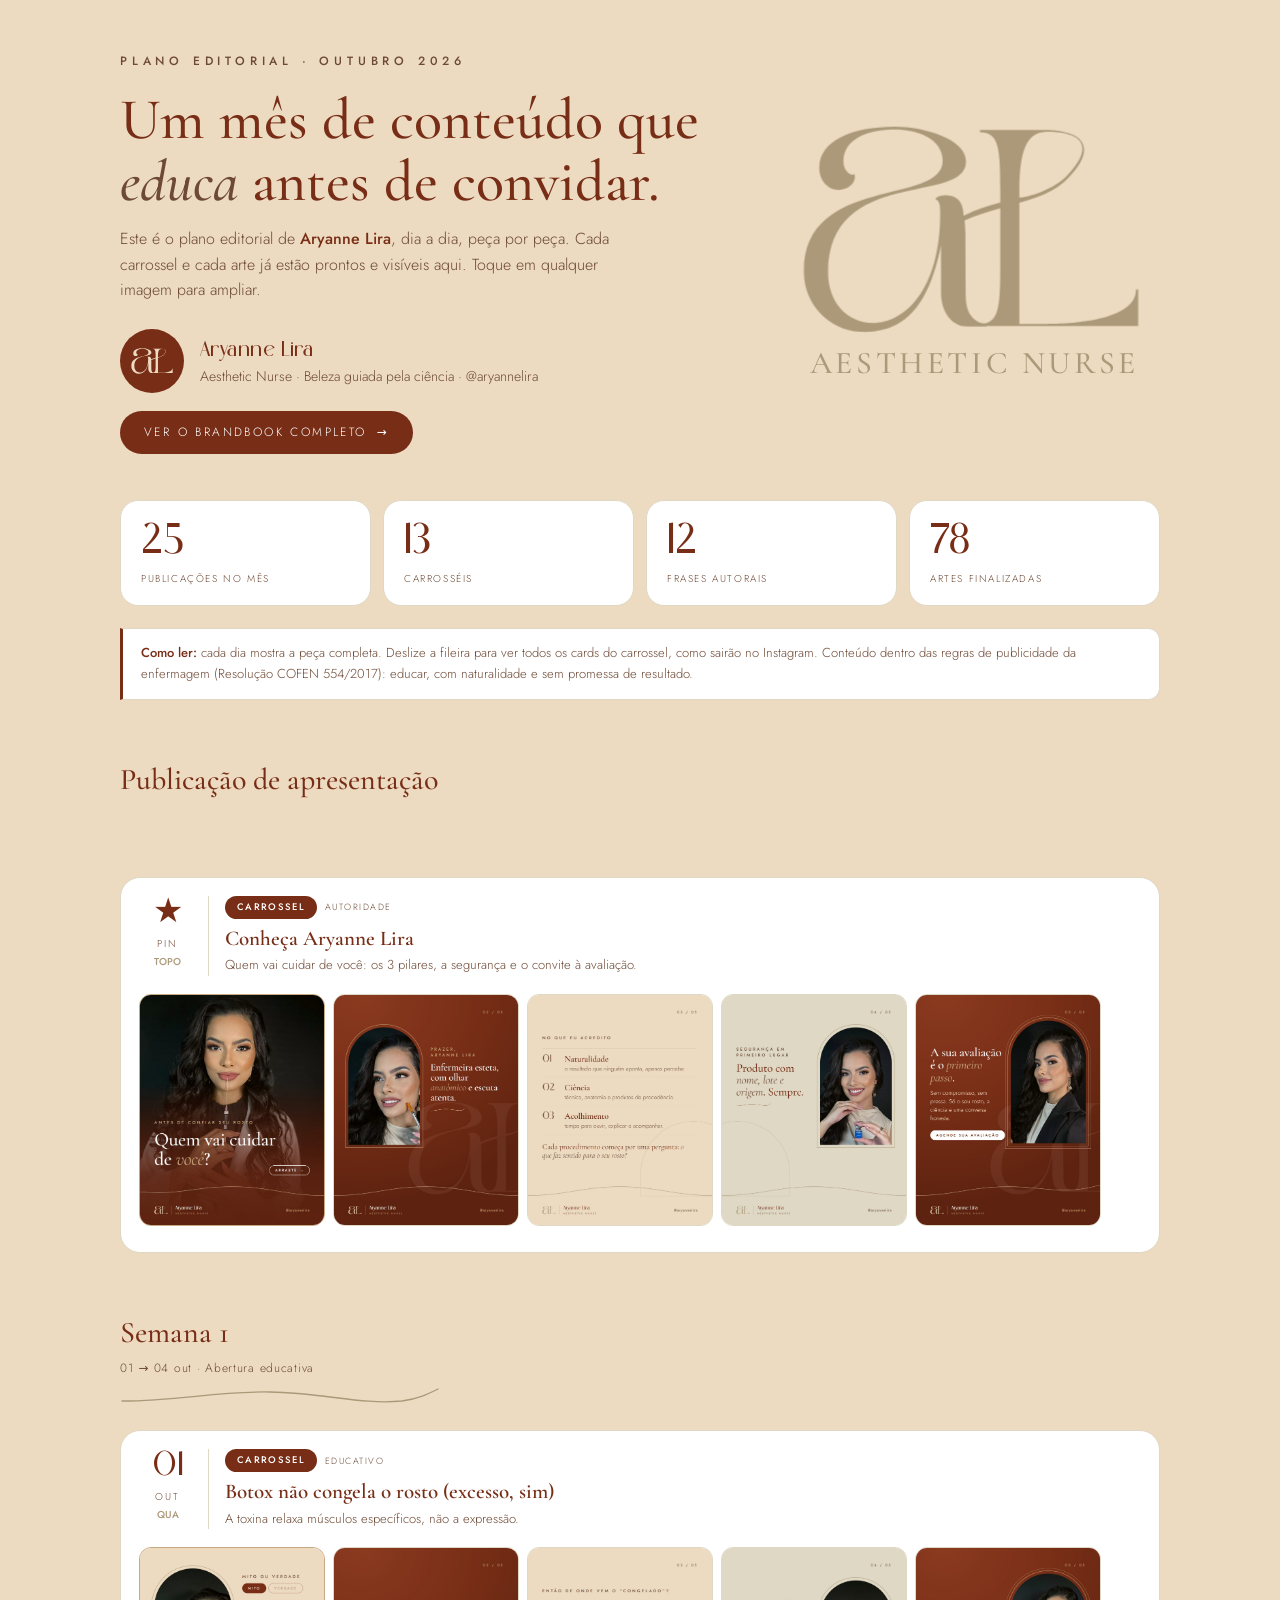
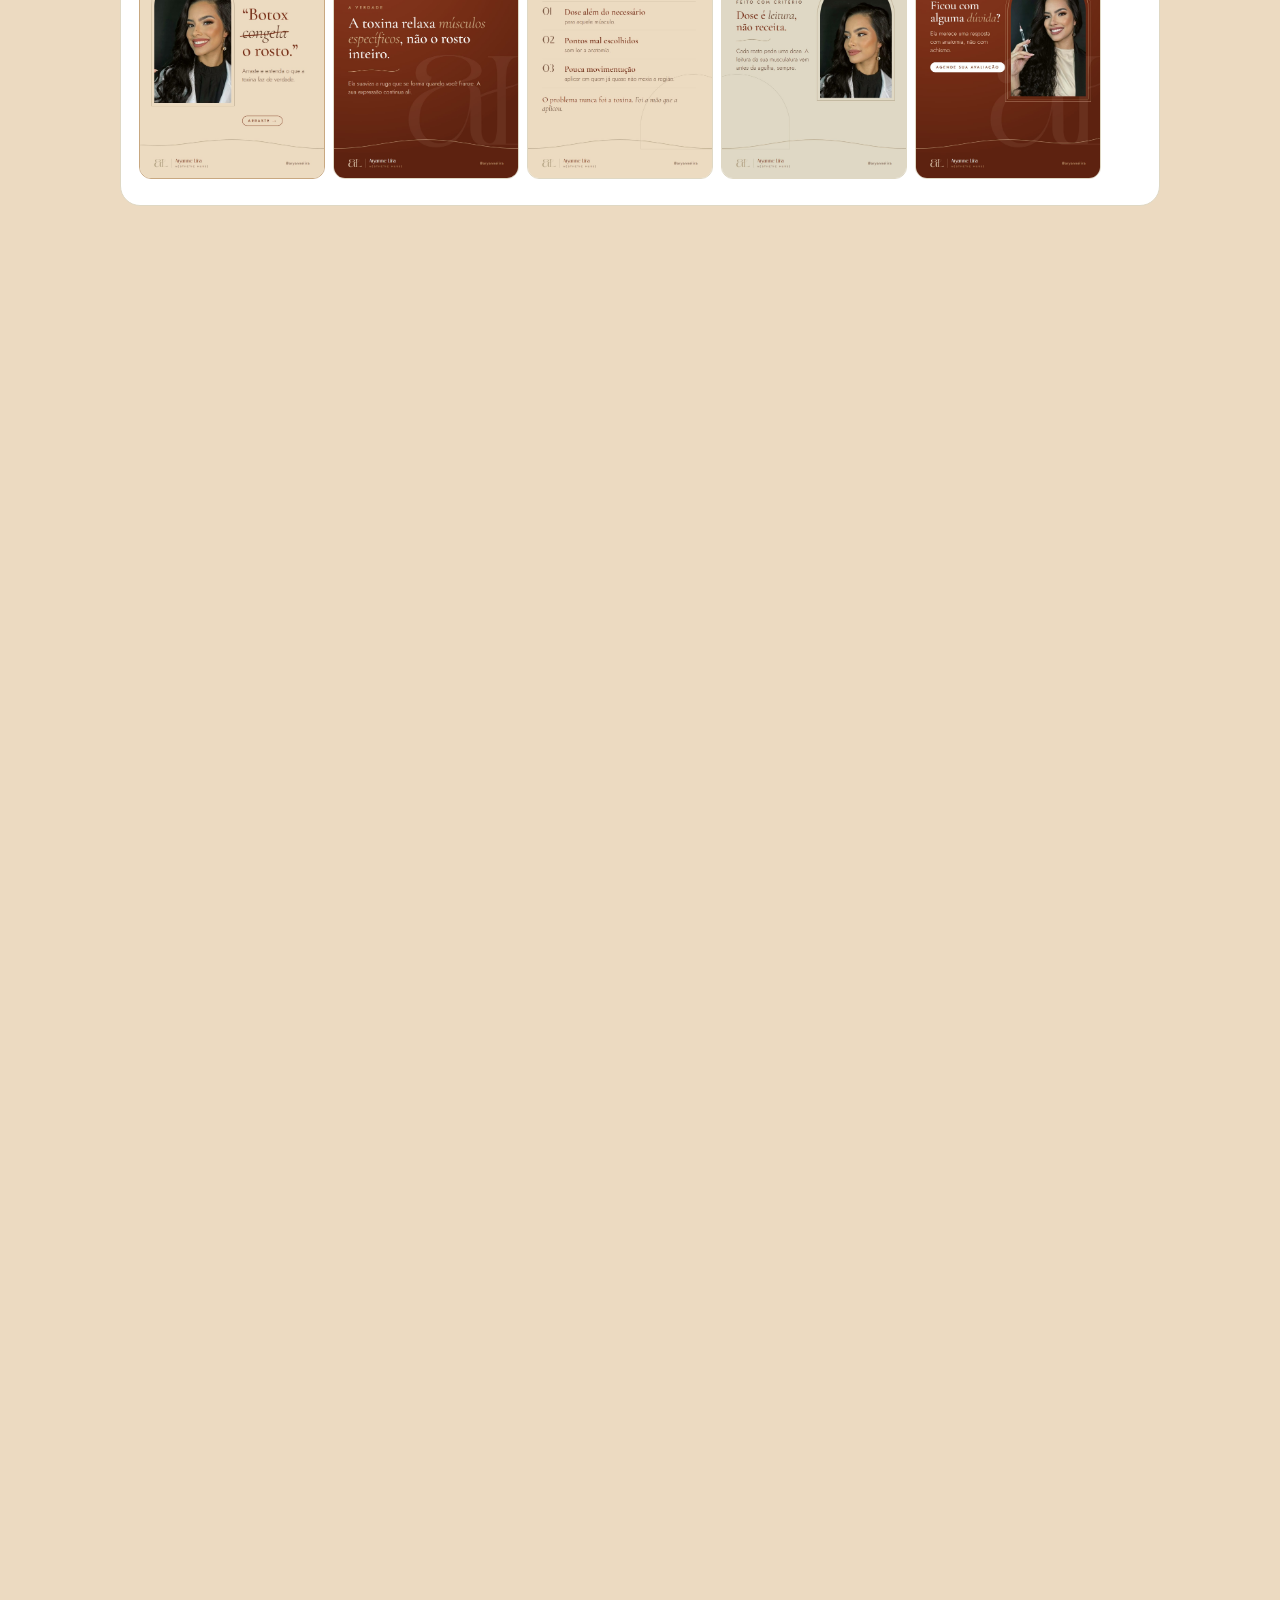
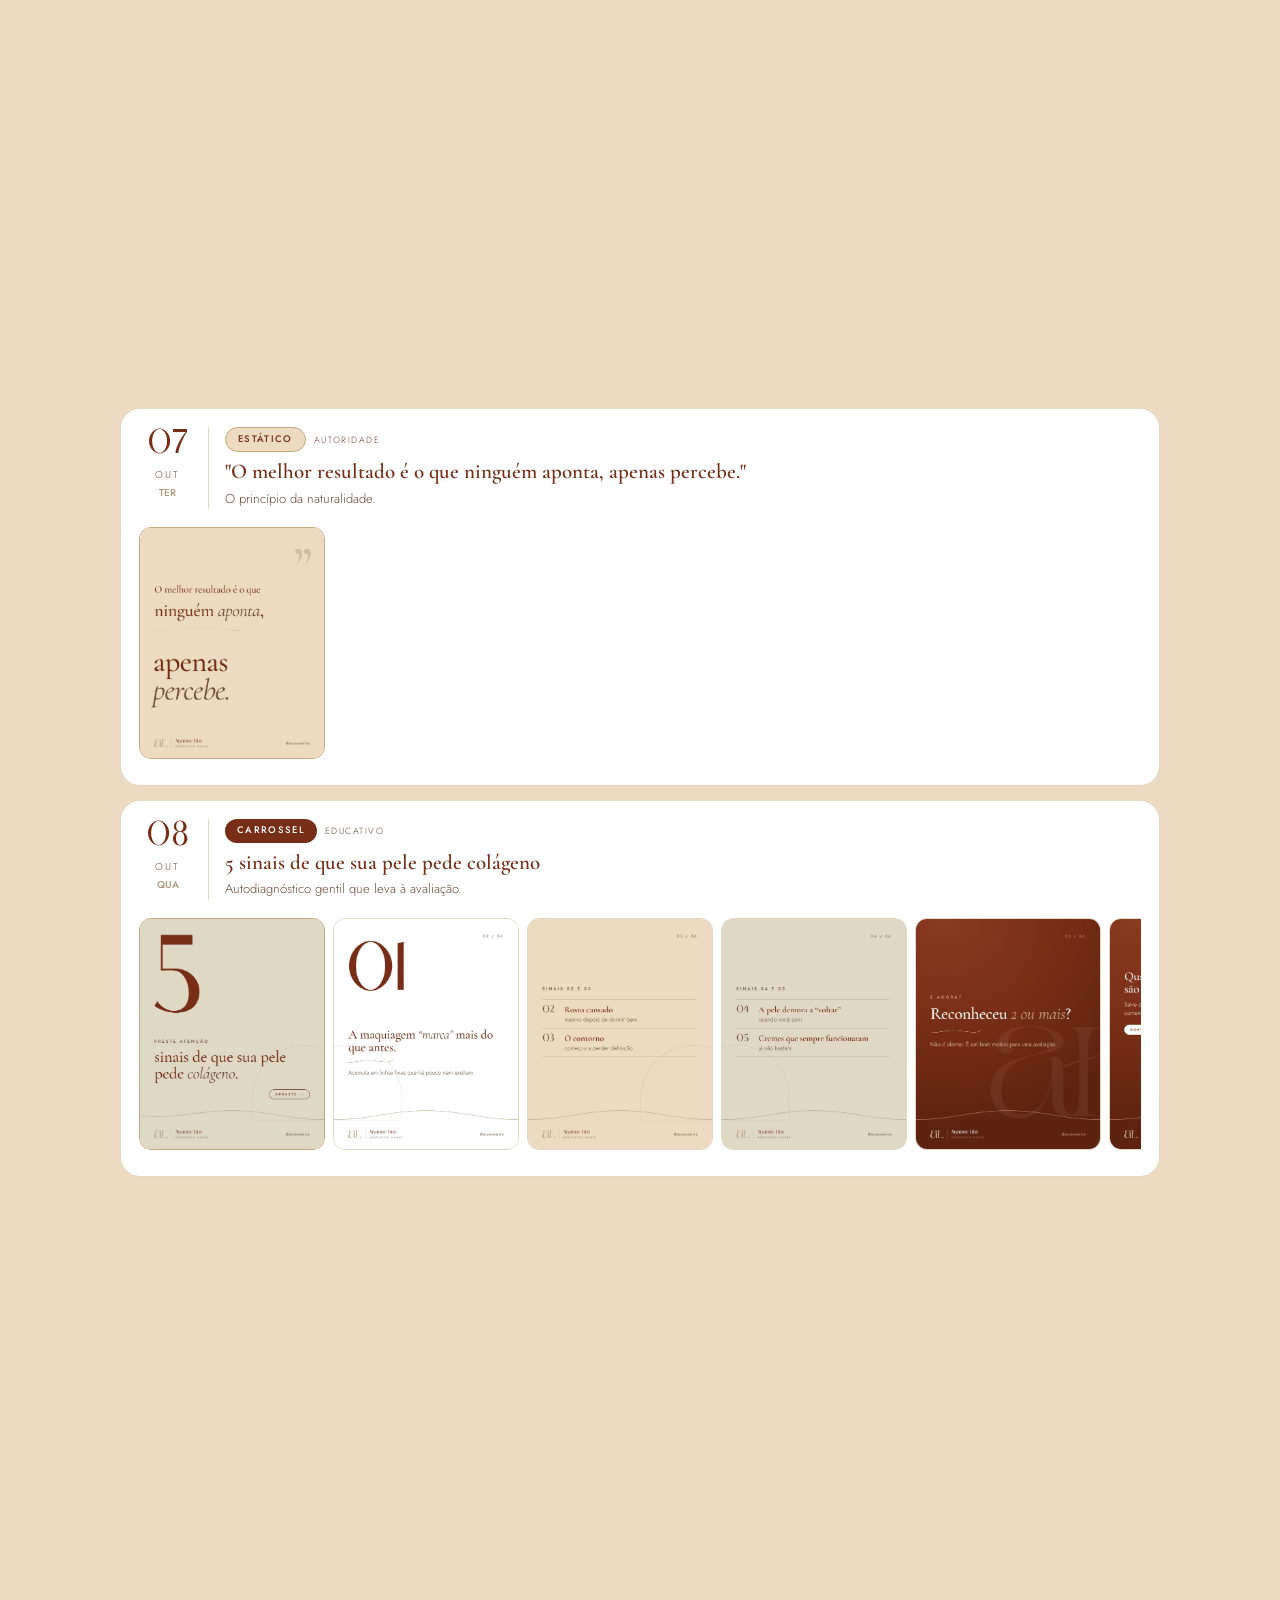
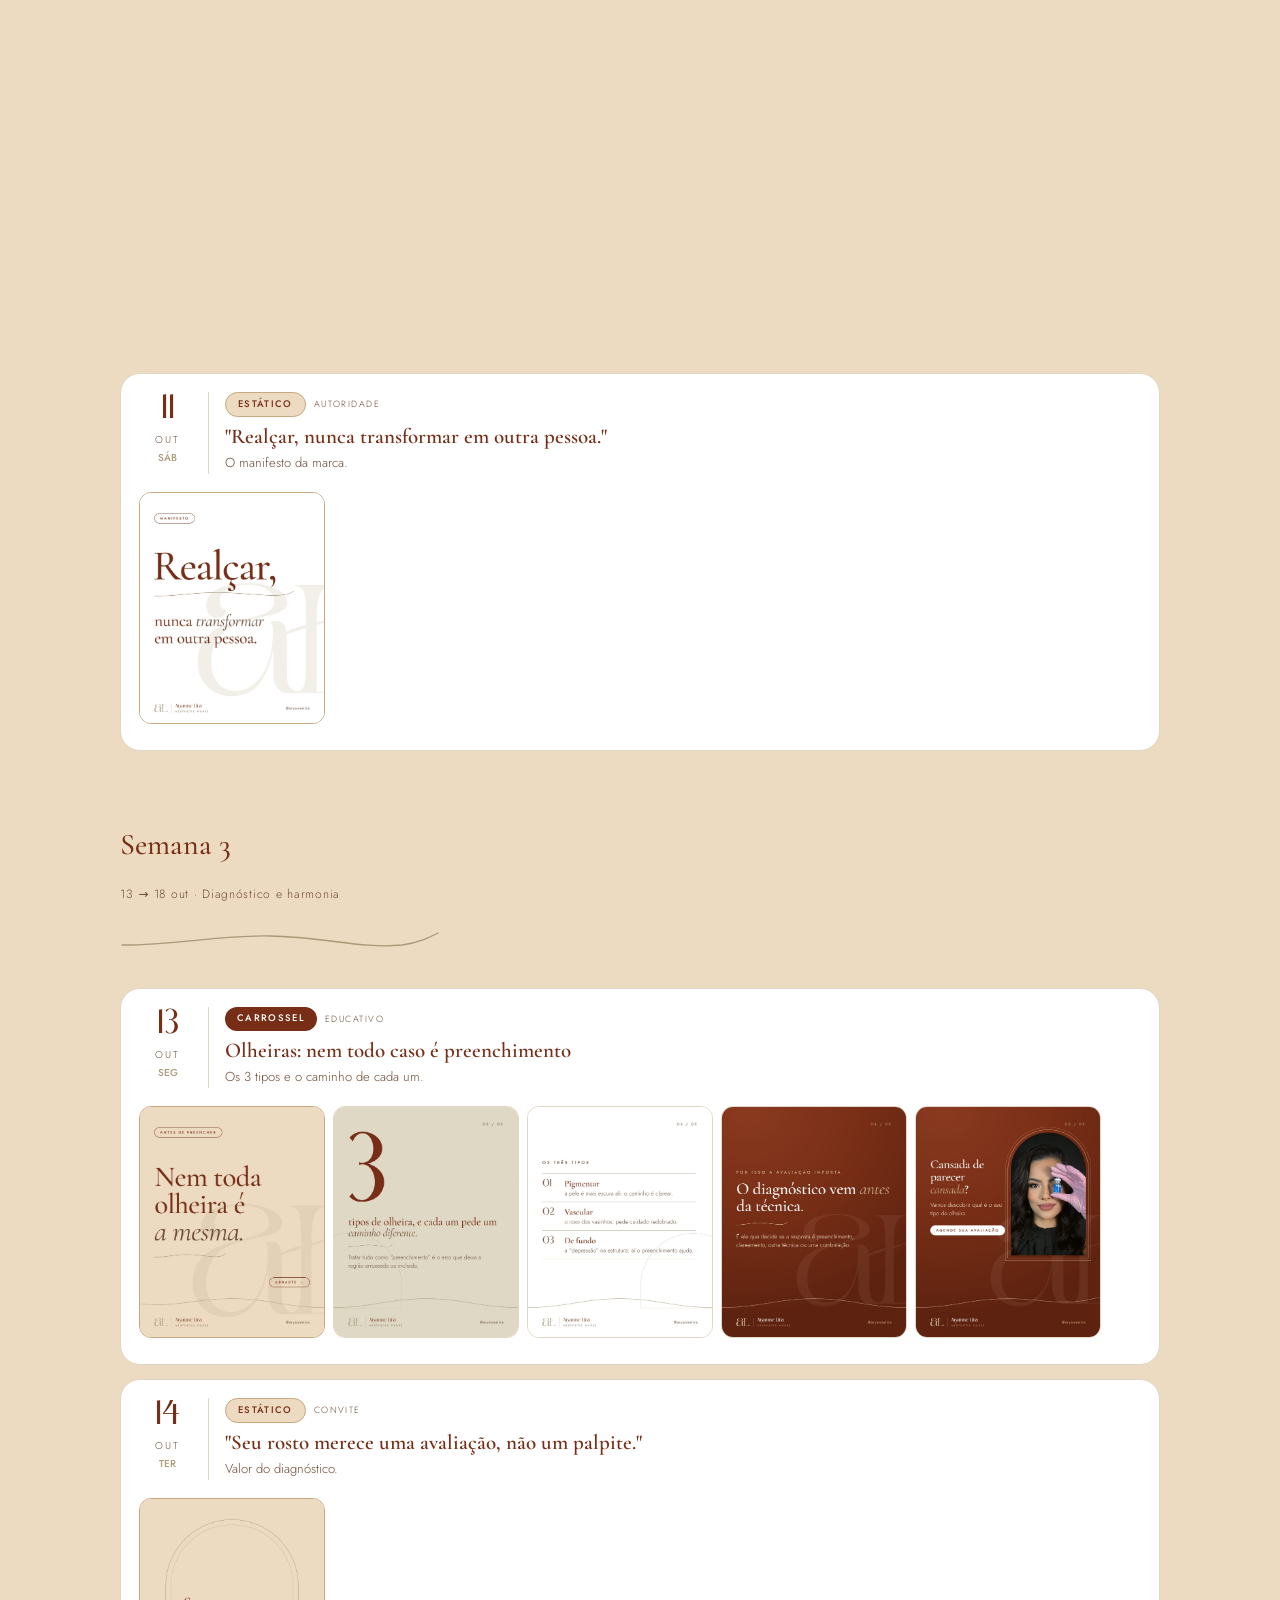
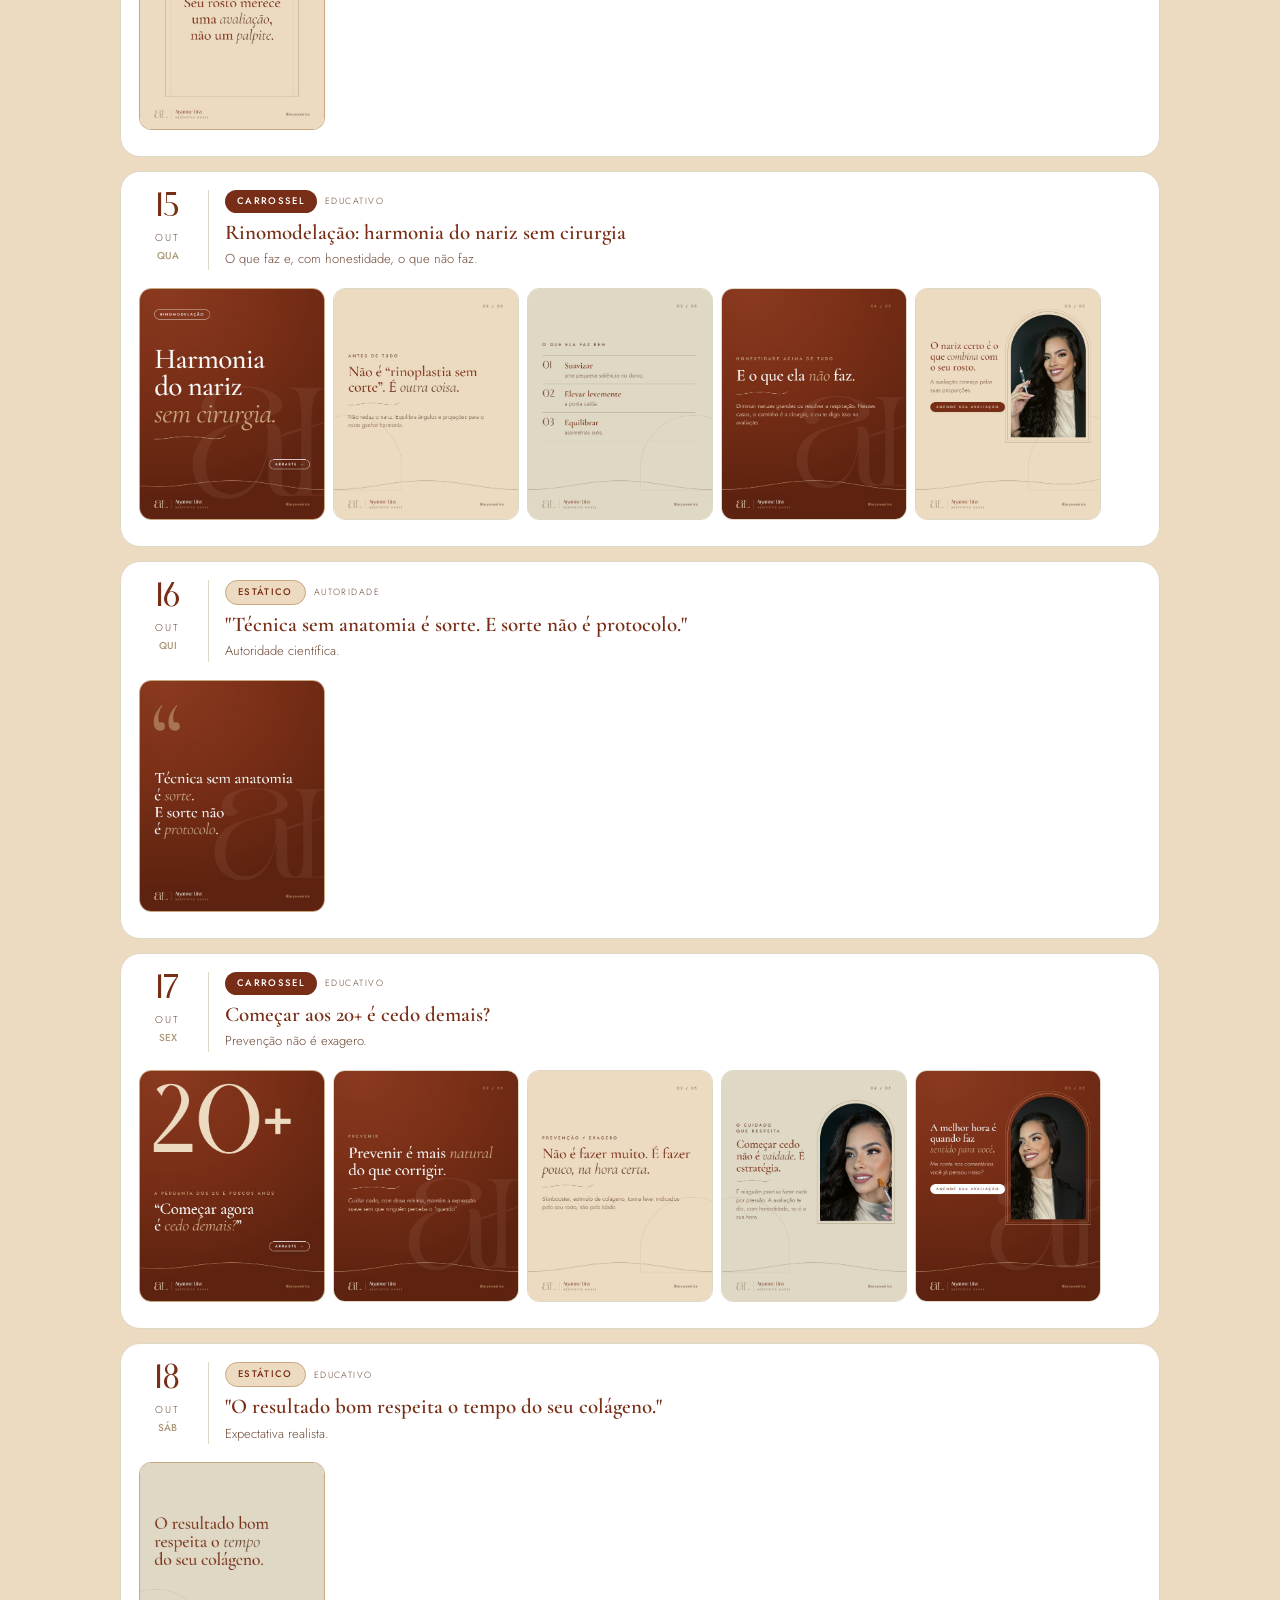
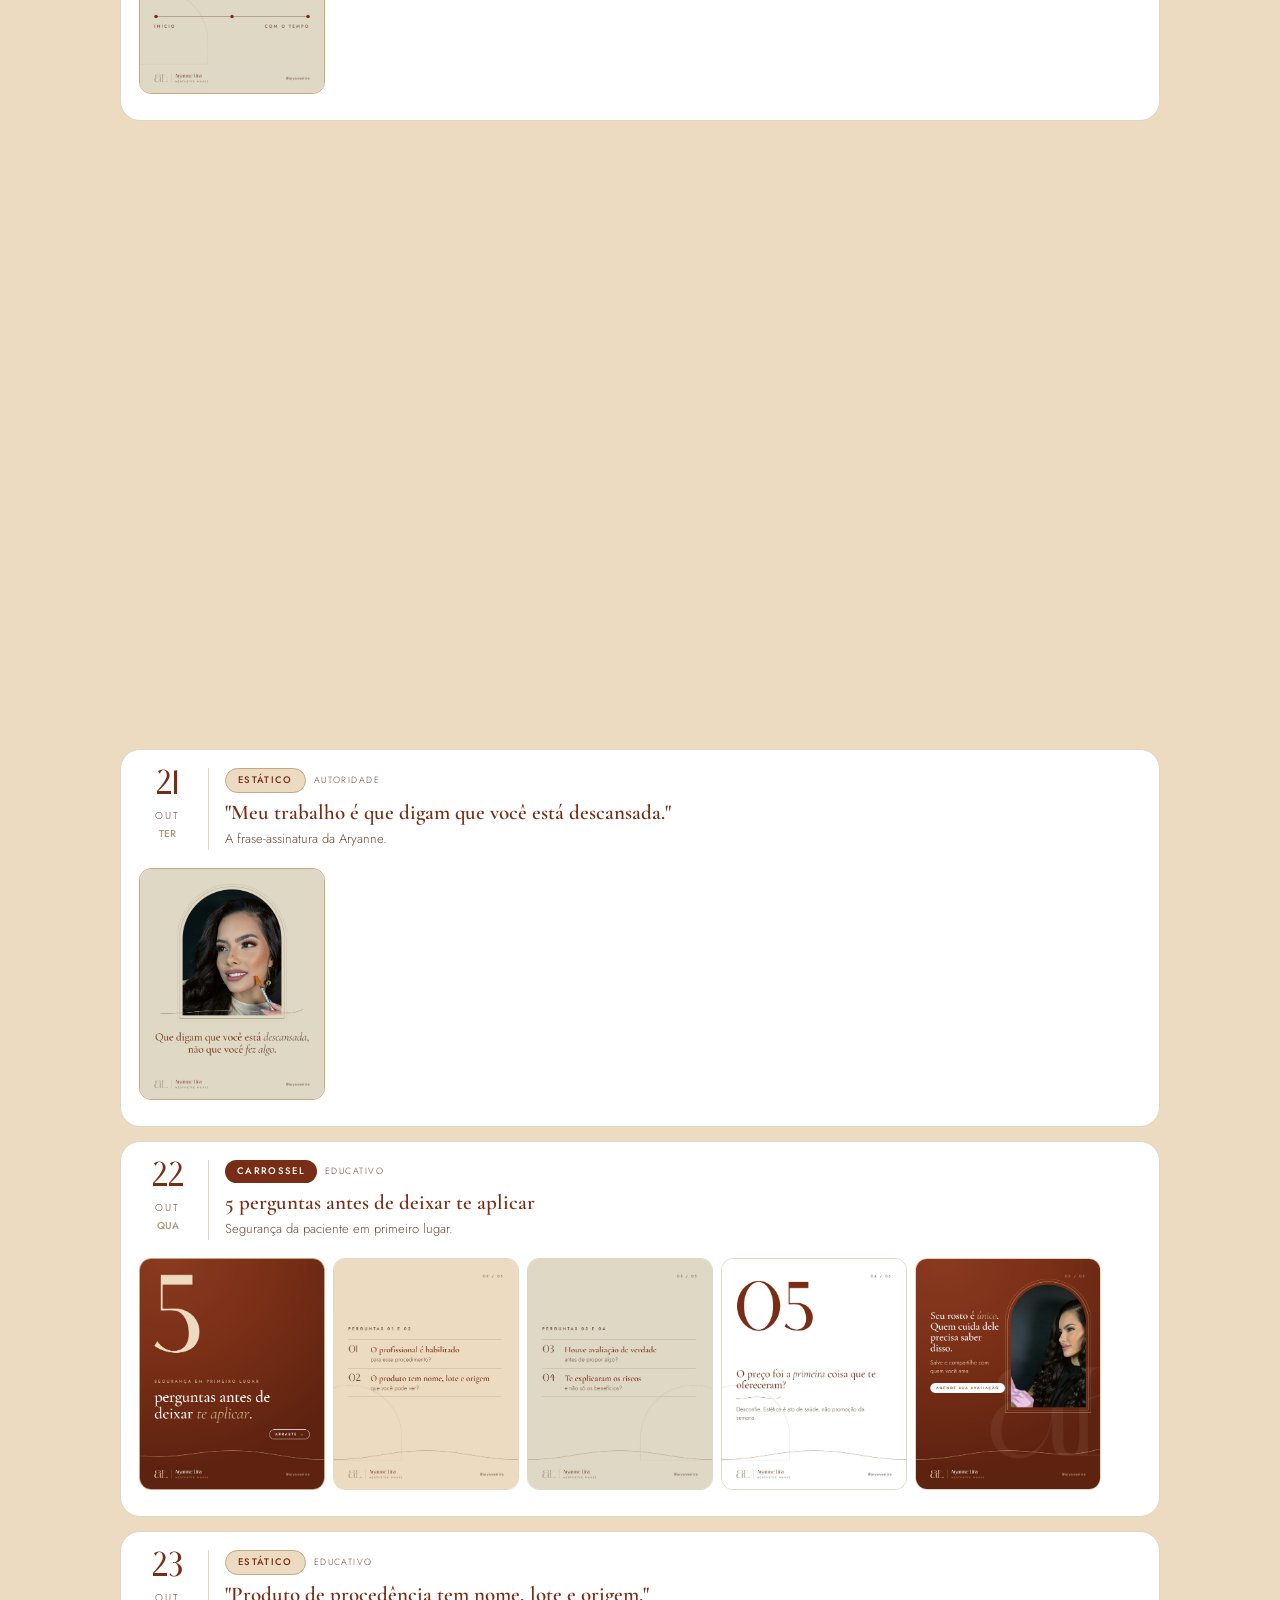
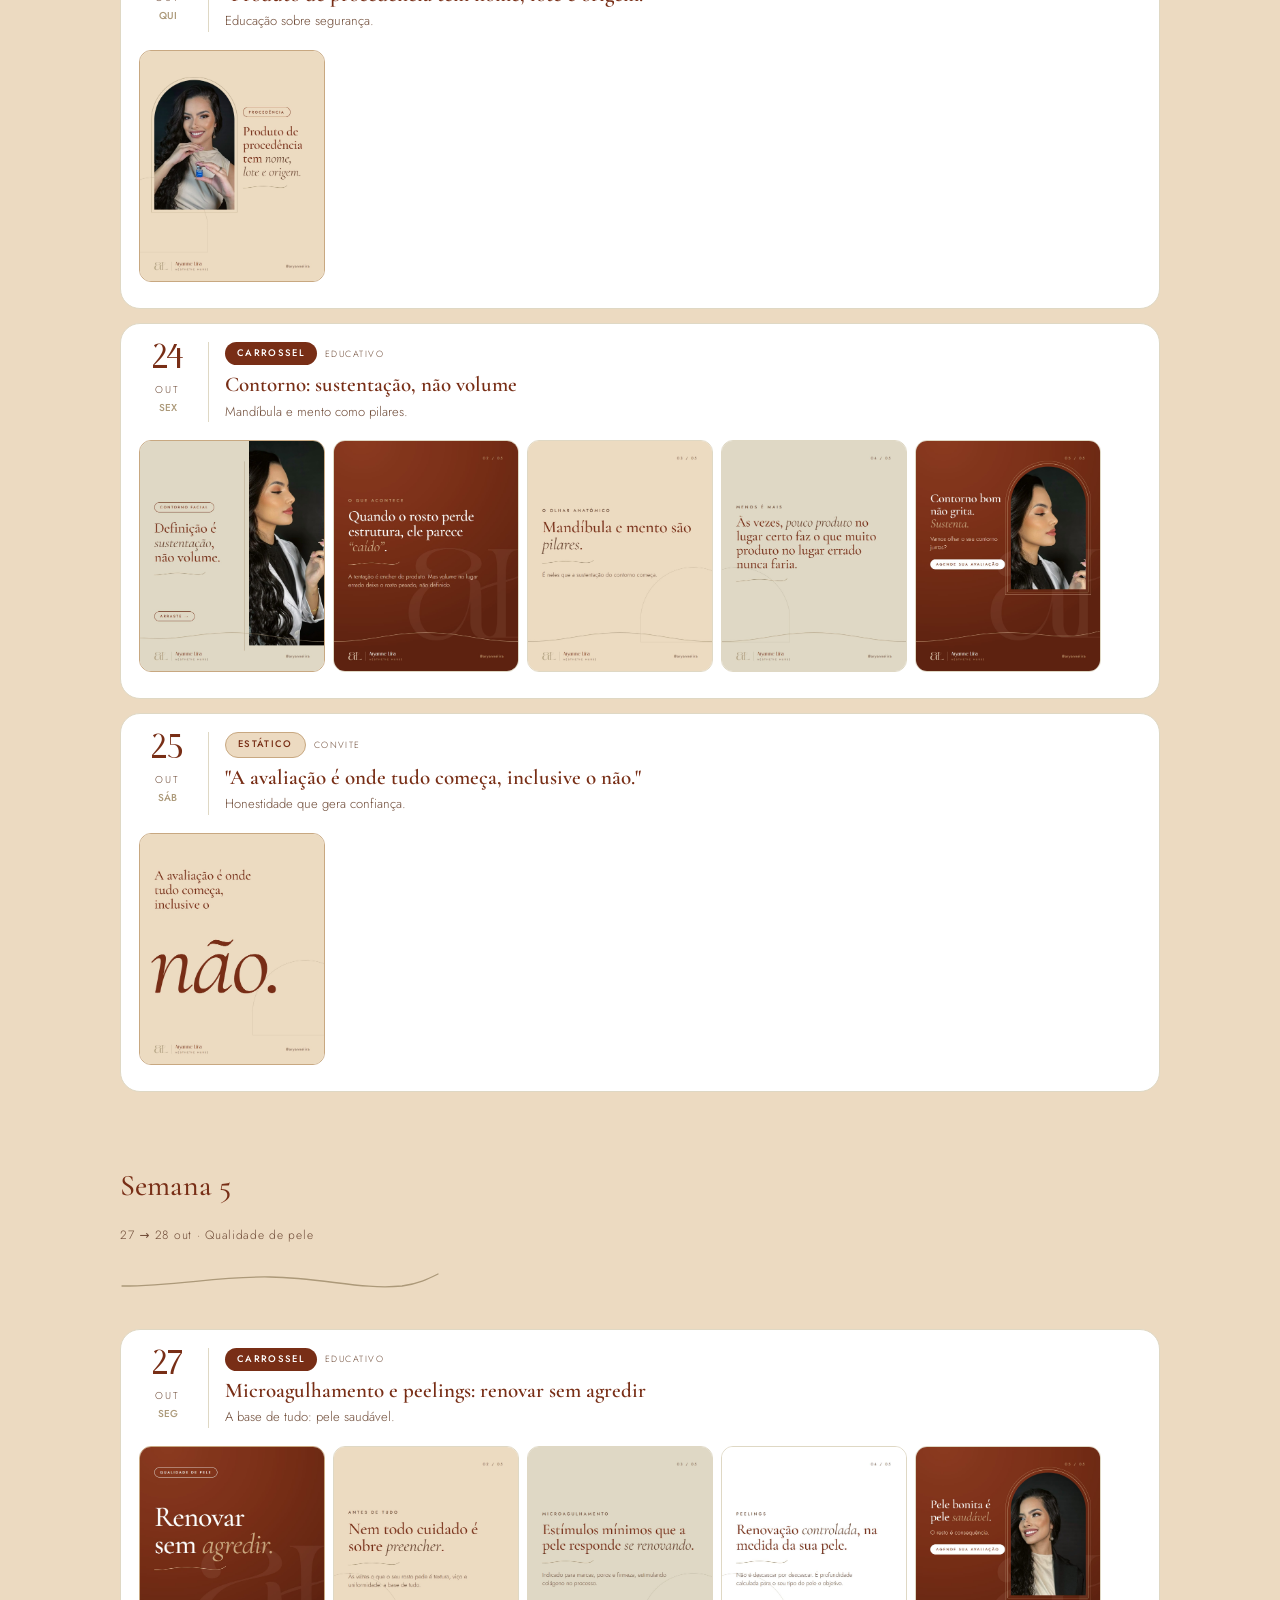
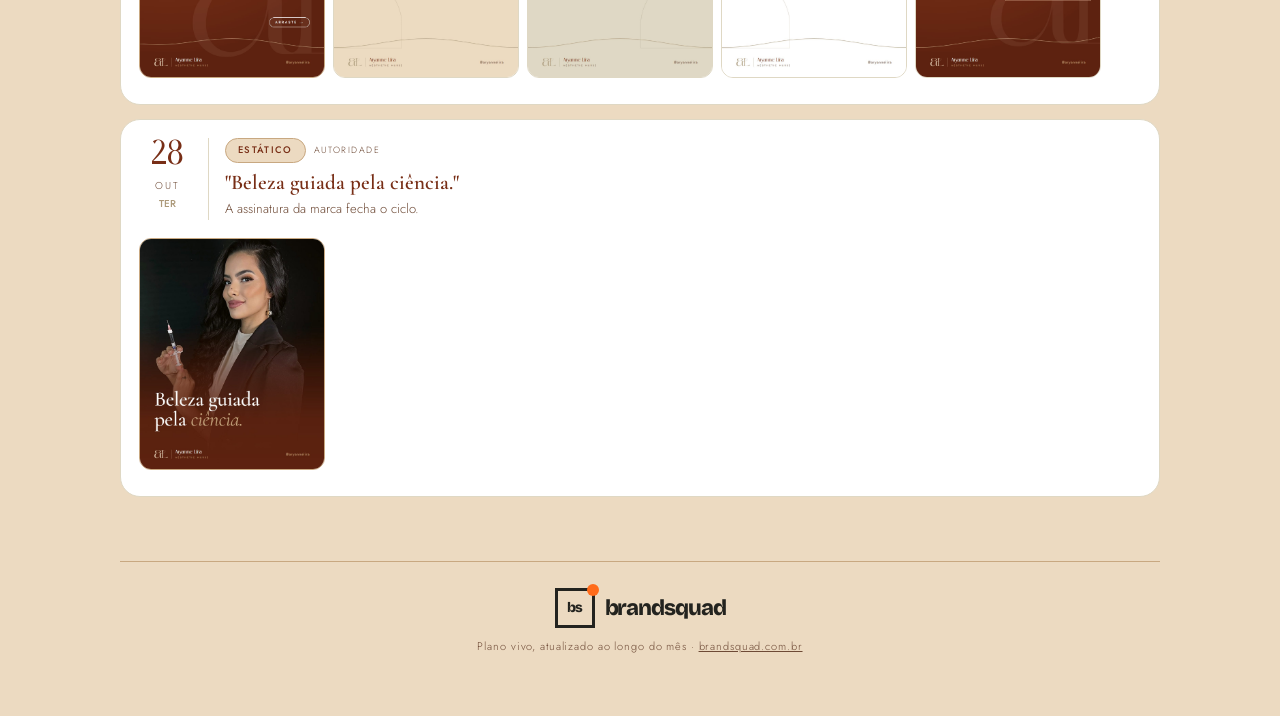
==== commit edaec009: "Corrige fontes da página e a arte de procedência - A fonte da logo BrandSquad vai em pedido próprio " ====
--- a/index.html
+++ b/index.html
@@ -21,7 +21,9 @@
 <meta name="twitter:image" content="https://aryannelira.vercel.app/og.jpg?v=20261024">
 <title>Plano Editorial Aryanne Lira</title>
 <link rel="preconnect" href="https://fonts.googleapis.com"><link rel="preconnect" href="https://fonts.gstatic.com" crossorigin>
-<link href="https://fonts.googleapis.com/css2?family=Cormorant+Garamond:ital,wght@0,400;0,500;0,600;1,400;1,500&family=Jost:wght@300;400;500&family=Bricolage+Grotesque:wght@800&text=bsrandqu&display=swap" rel="stylesheet">
+<link href="https://fonts.googleapis.com/css2?family=Cormorant+Garamond:ital,wght@0,400;0,500;0,600;1,400;1,500&family=Jost:wght@300;400;500&display=swap" rel="stylesheet">
+<!-- fonte da logo BrandSquad em pedido próprio: o "text=" vale para o pedido inteiro, e no mesmo link cortava as outras fontes -->
+<link href="https://fonts.googleapis.com/css2?family=Bricolage+Grotesque:wght@800&text=bsrandqu&display=swap" rel="stylesheet">
 <link rel="preload" href="/assets/marca/horagen.woff2" as="font" type="font/woff2" crossorigin>
 <link rel="stylesheet" href="/assets/marca/marca.css?v=20261024">
 <style>
@@ -133,7 +135,7 @@
   <div class="date"><div class="d">★</div><div class="m">Pin</div><div class="w">Topo</div></div>
   <div><div class="meta"><span class="tag t-car">CARROSSEL</span><span class="fmt">Autoridade</span></div>
   <h3>Conheça Aryanne Lira</h3><p class="hook">Quem vai cuidar de você: os 3 pilares, a segurança e o convite à avaliação.</p></div></div>
-  <div class="strip"><img loading="lazy" src="car13/01.jpg?v=20261026" alt=""><img loading="lazy" src="car13/02.jpg?v=20261026" alt=""><img loading="lazy" src="car13/03.jpg?v=20261026" alt=""><img loading="lazy" src="car13/04.jpg?v=20261026" alt=""><img loading="lazy" src="car13/05.jpg?v=20261026" alt=""></div>
+  <div class="strip"><img loading="lazy" src="car13/01.jpg?v=20261027" alt=""><img loading="lazy" src="car13/02.jpg?v=20261027" alt=""><img loading="lazy" src="car13/03.jpg?v=20261027" alt=""><img loading="lazy" src="car13/04.jpg?v=20261027" alt=""><img loading="lazy" src="car13/05.jpg?v=20261027" alt=""></div>
 </div></div>
 
 <div id="grade"></div>
@@ -185,9 +187,9 @@
 ];
 const FIO = '<svg class="fio-c" viewBox="0 0 320 22" aria-hidden="true"><path pathLength="1" d="M2 15C60 15 96 5 150 6s92 13 132 9c16-2 26-7 36-12"/></svg>';
 function gallery(g){
-  if (g[0]==='est') return `<div class="strip"><img loading="lazy" src="est/${g[1]}.jpg?v=20261026" alt=""></div>`;
+  if (g[0]==='est') return `<div class="strip"><img loading="lazy" src="est/${g[1]}.jpg?v=20261027" alt=""></div>`;
   const [pc,n]=g; let s='<div class="strip">';
-  for(let i=1;i<=n;i++) s+=`<img loading="lazy" src="${pc}/${String(i).padStart(2,'0')}.jpg?v=20261026" alt="">`;
+  for(let i=1;i<=n;i++) s+=`<img loading="lazy" src="${pc}/${String(i).padStart(2,'0')}.jpg?v=20261027" alt="">`;
   return s+'</div>';
 }
 document.getElementById('grade').innerHTML = weeks.map(w=>`
